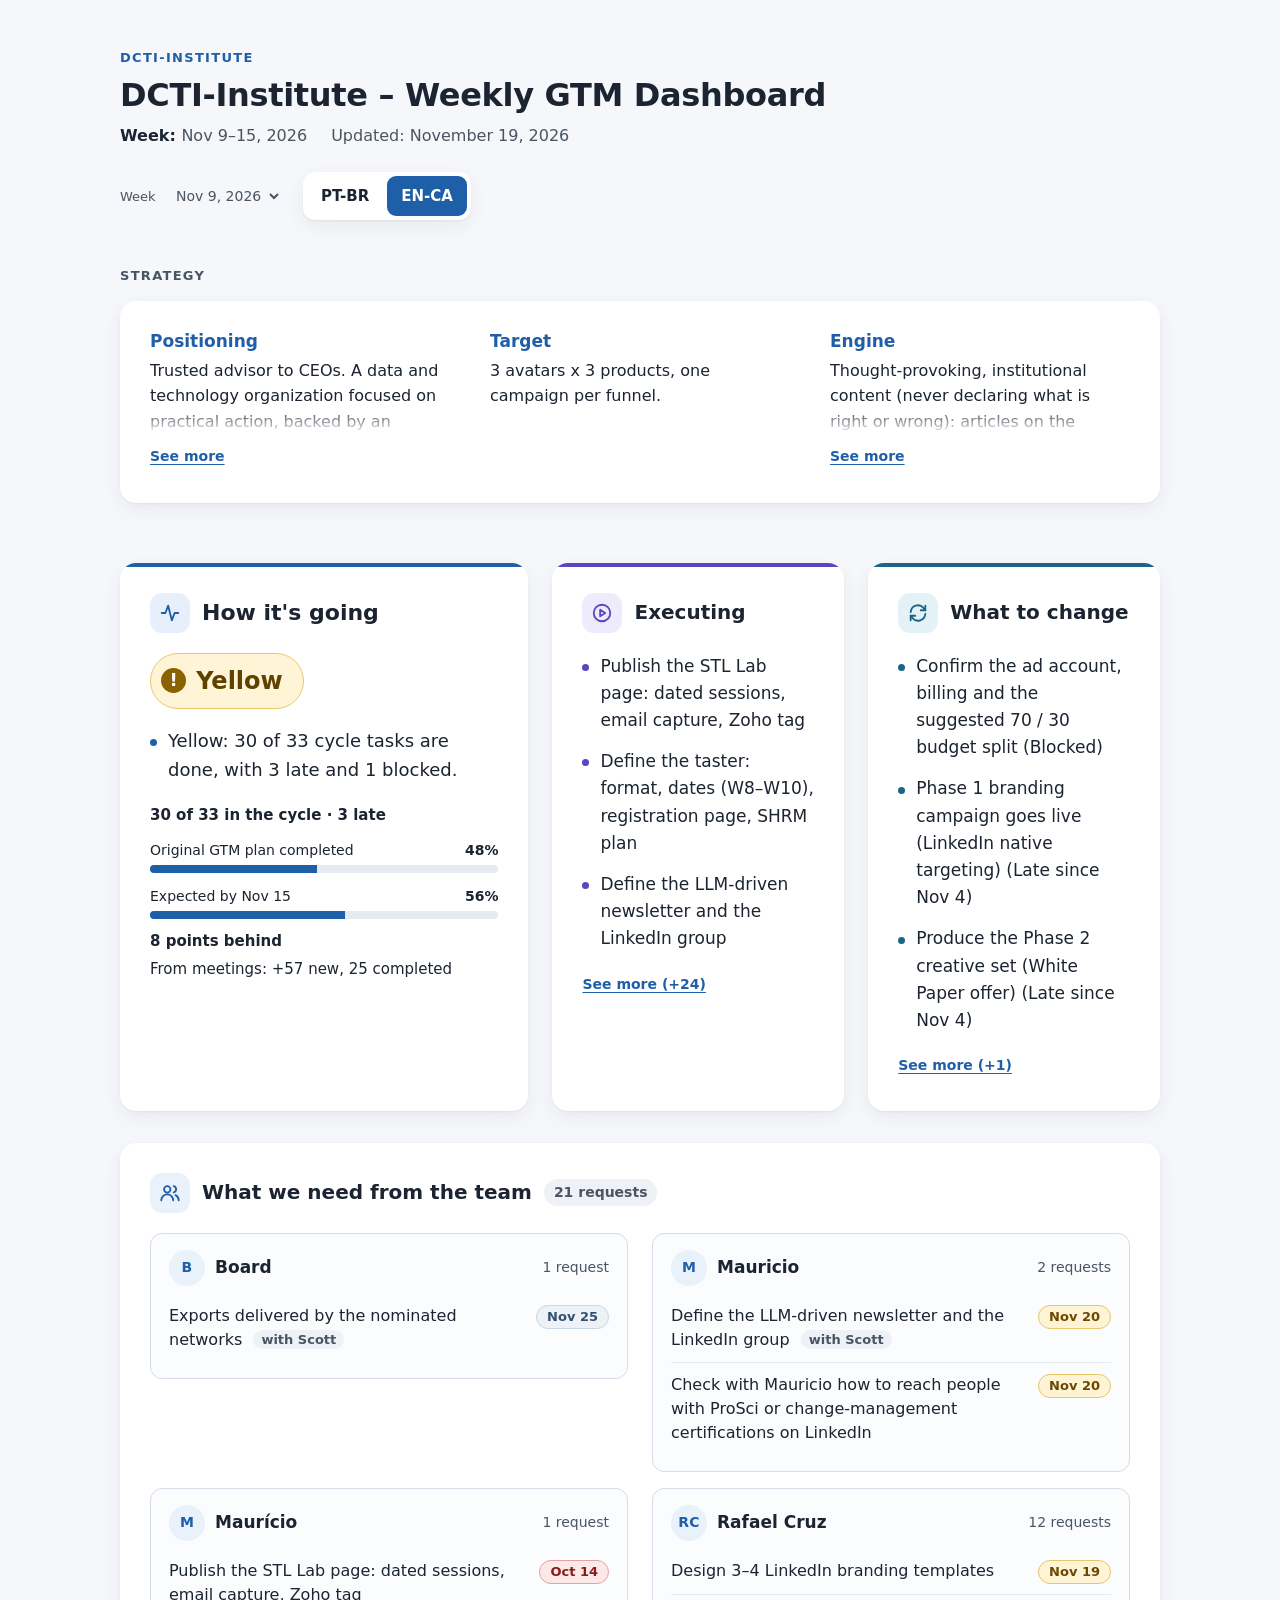
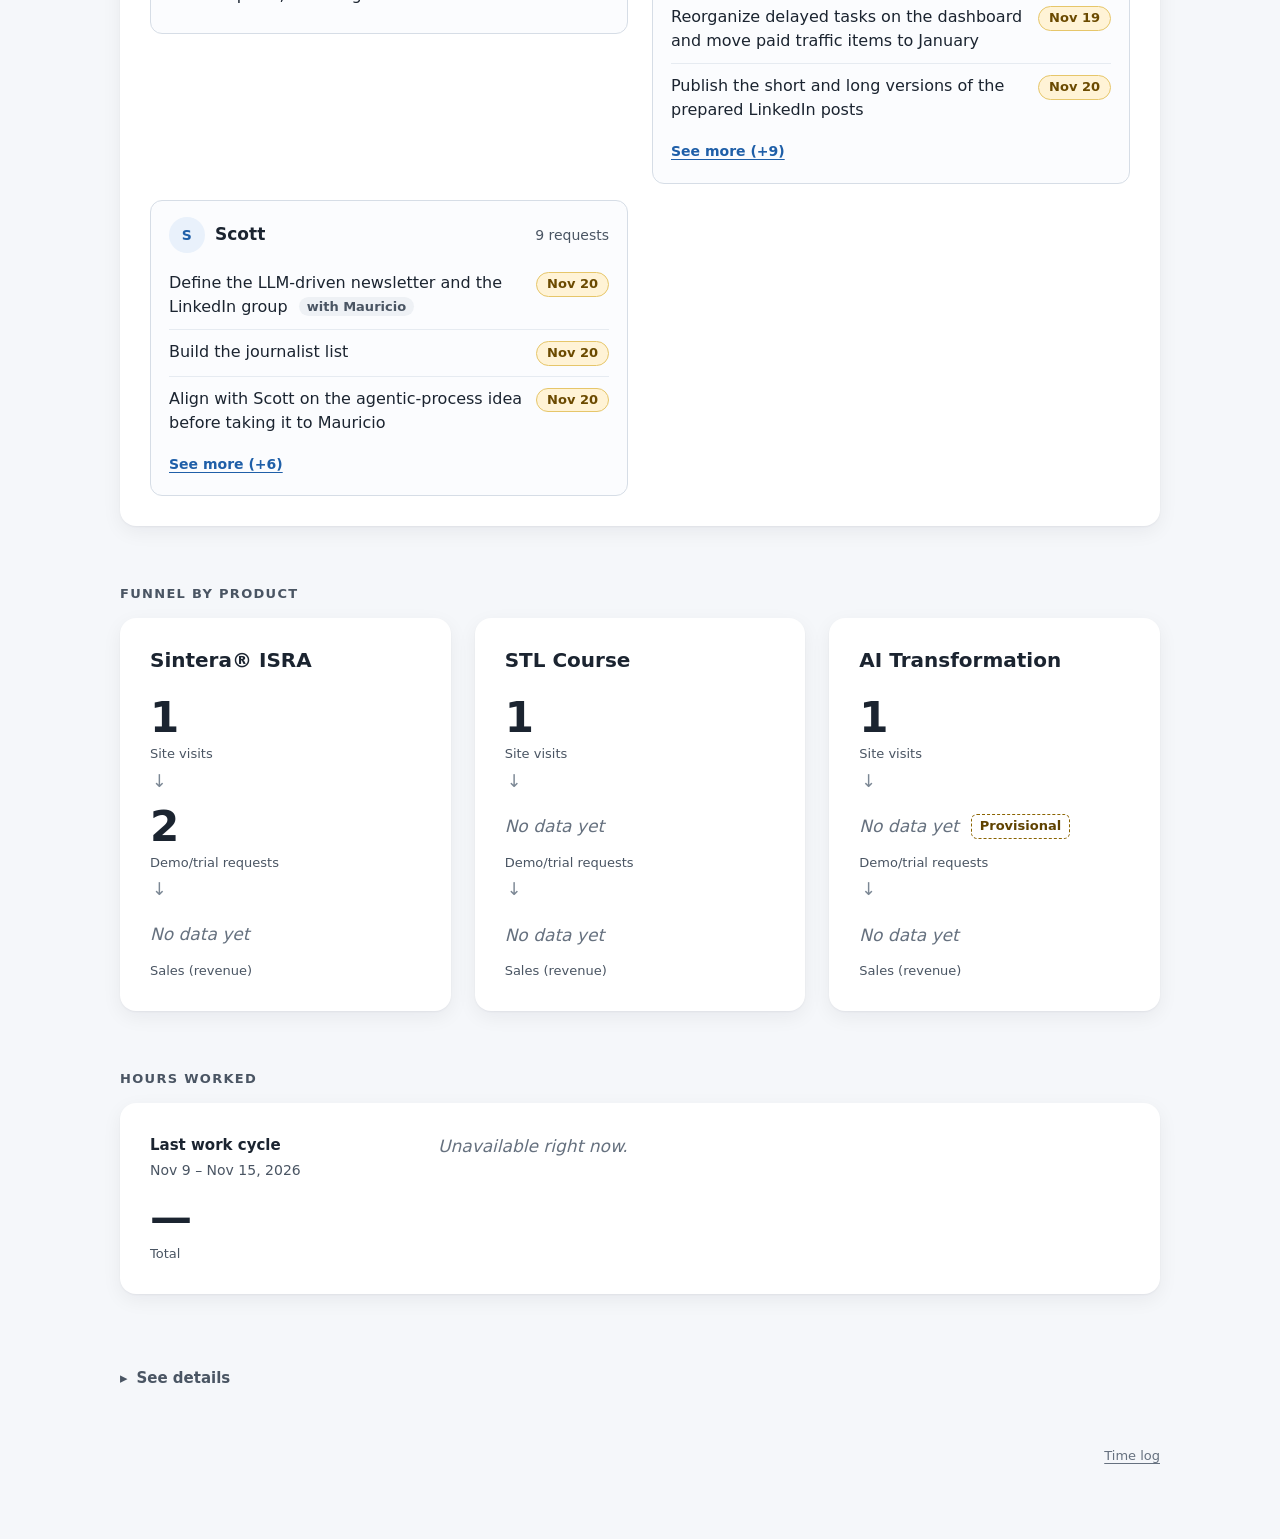
==== site/index.html @ 0343a98b "Resumo: 8 caixas (com Atrasadas e Status em %), componente único na Admin e na Home Co-Authored-By: " ====
<!DOCTYPE html>
<html lang="en-CA">
<head>
<meta charset="utf-8">
<meta name="viewport" content="width=device-width, initial-scale=1">
<meta name="robots" content="noindex, nofollow">
<meta http-equiv="Content-Security-Policy" content="default-src 'none'; script-src 'self' 'unsafe-inline'; style-src 'self' 'unsafe-inline'; connect-src 'self'; img-src 'self' data:; base-uri 'none'; form-action 'none'">
<meta name="referrer" content="no-referrer">
<title>DCTI-Institute</title>
<style>
  :root {
    --bg: #f5f7fa;
    --card: #fff;
    --text: #1b2430;
    --muted: #4a5563;      /* 7.6:1 on white, 7.1:1 on --bg */
    --faint: #66717f;      /* "No data yet": 4.9:1 on white */
    --line: #d6dde6;
    --accent: #1f5fa8;     /* main accent (blue) */
    --accent-soft: #e9f1fb;
    /* box tones: never red, yellow or green (reserved for status) */
    --tone-how: #1f5fa8;   --tone-how-soft: #e6effa;
    --tone-exec: #5a45c2;  --tone-exec-soft: #eeebfb;
    --tone-change: #1a6585; --tone-change-soft: #e4f1f6;
    --radius: 16px;
    --shadow: 0 1px 2px rgba(16, 24, 40, 0.05), 0 6px 20px rgba(16, 24, 40, 0.06);
    --section-gap: 60px;
    --card-gap: 24px;
    --card-pad: 30px;
    color-scheme: light;
  }
  * { box-sizing: border-box; }
  [hidden] { display: none !important; }
  html { background: var(--bg); }
  body {
    margin: 0; background: var(--bg); color: var(--text);
    font-family: system-ui, -apple-system, "Segoe UI", Roboto, "Helvetica Neue", Arial, sans-serif;
    font-size: 1.0625rem; line-height: 1.6;
  }
  .wrap { max-width: 1120px; margin: 0 auto; padding: 48px 40px 72px; }
  h1, h2, h3 { line-height: 1.25; margin: 0; }
  h2 { font-size: 1.05rem; font-weight: 650; }
  h3 { font-size: 0.95rem; font-weight: 650; }
  p { margin: 0; }
  ul, ol { margin: 0; padding: 0; list-style: none; }
  :focus-visible { outline: 3px solid var(--accent); outline-offset: 3px; border-radius: 4px; }
  .visually-hidden {
    position: absolute !important; width: 1px; height: 1px; padding: 0; margin: -1px;
    overflow: hidden; clip: rect(0 0 0 0); white-space: nowrap; border: 0;
  }
  svg.i { width: 22px; height: 22px; flex: none; fill: none; stroke: currentColor; stroke-width: 2; stroke-linecap: round; stroke-linejoin: round; }

  /* ---------- header */
  .site-header {
    display: flex; flex-wrap: wrap; align-items: flex-start; justify-content: space-between; gap: 20px 40px;
  }
  .brand { font-size: 0.8125rem; font-weight: 700; letter-spacing: 0.1em; text-transform: uppercase; color: var(--accent); }
  .site-header h1 { font-size: 2rem; font-weight: 750; letter-spacing: -0.01em; margin-top: 6px; }
  .meta { margin-top: 8px; color: var(--muted); display: flex; flex-wrap: wrap; gap: 4px 24px; font-size: 1rem; }
  .meta strong { color: var(--text); font-weight: 600; }
  .controls { display: flex; flex-wrap: wrap; align-items: center; gap: 12px 20px; padding-top: 4px; }
  .control-label { font-size: 0.8125rem; color: var(--muted); margin-right: 6px; }
  /* week selector: small and quiet */
  select {
    font: inherit; font-size: 0.875rem; color: var(--muted); background: transparent; min-height: 32px;
    border: 1px solid transparent; border-radius: 8px; padding: 2px 4px; cursor: pointer;
  }
  select:not(:disabled):hover { border-color: var(--line); background: #fff; }
  select:disabled { opacity: 1; cursor: default; -webkit-appearance: none; appearance: none; }
  /* language: the prominent control */
  .lang-group { display: inline-flex; padding: 4px; gap: 4px; background: #fff; border-radius: 12px; box-shadow: var(--shadow); }
  .lang-group button {
    font: inherit; font-size: 0.9375rem; font-weight: 650; min-height: 40px; min-width: 64px; padding: 6px 14px;
    background: transparent; color: var(--text); border: 0; border-radius: 9px; cursor: pointer;
  }
  .lang-group button:hover { background: var(--accent-soft); }
  .lang-group button[aria-pressed="true"] { background: var(--accent); color: #fff; }

  /* sample data: visible, but quiet */
  .sample-banner { margin-top: 10px; display: inline-flex; align-items: center; gap: 6px; font-size: 0.8125rem; color: var(--muted); }
  .sample-banner [aria-hidden] { color: #8a6300; }
  .notice {
    margin-top: 32px; padding: 18px 22px; background: #fde8e8;
    color: #7a1616; border-radius: var(--radius);
  }
  .notice p + p { margin-top: 6px; }
  .notice-info { background: #fff8e1; color: #5b3d00; }

  /* ---------- sections and cards */
  section, .main-section { margin-top: var(--section-gap); }
  .section-title {
    font-size: 0.8125rem; font-weight: 700; text-transform: uppercase; letter-spacing: 0.1em;
    color: var(--muted); margin-bottom: 16px;
  }
  .card { background: var(--card); border-radius: var(--radius); box-shadow: var(--shadow); padding: var(--card-pad); }

  /* summary band (resumo.js / resumo.css, same tiles as the admin), first block of the page */
  .resumo-band { margin-top: 48px; }
  .resumo-band .rs-grid { margin-top: 0; }

  /* strategy band: 3 columns */
  .strategy-band { margin-top: 48px; }
  .strategy-grid { display: grid; grid-template-columns: repeat(3, minmax(0, 1fr)); gap: 32px 40px; }
  .strategy-item h3 { font-size: 1.0625rem; font-weight: 700; color: var(--accent); margin-bottom: 6px; }
  .strategy-item p { color: var(--text); font-size: 1rem; line-height: 1.6; }
  /* 3 lines, cut without "…": the last line fades out */
  .clamp { max-height: calc(1.6em * 3); overflow: hidden; }
  .clamp.is-cut { -webkit-mask-image: linear-gradient(to bottom, #000 62%, transparent 100%); mask-image: linear-gradient(to bottom, #000 62%, transparent 100%); }
  .clamp.expanded { max-height: none; -webkit-mask-image: none; mask-image: none; }
  .more-btn {
    font: inherit; font-size: 0.875rem; font-weight: 650; color: var(--accent); background: none;
    border: 0; padding: 4px 0; margin-top: 6px; min-height: 32px; cursor: pointer; text-decoration: underline; text-underline-offset: 3px;
  }

  /* the 3 boxes: How it's going leads */
  .boxes { display: grid; grid-template-columns: minmax(0, 1.4fr) minmax(0, 1fr) minmax(0, 1fr); gap: var(--card-gap); align-items: stretch; }
  .box { --tone: var(--tone-how); --tone-soft: var(--tone-how-soft); position: relative; overflow: hidden; }
  .box::before { content: ""; position: absolute; inset: 0 0 auto 0; height: 4px; background: var(--tone); }
  .box-exec { --tone: var(--tone-exec); --tone-soft: var(--tone-exec-soft); }
  .box-change { --tone: var(--tone-change); --tone-soft: var(--tone-change-soft); }
  .box-head { display: flex; align-items: center; gap: 12px; margin-bottom: 20px; }
  .box-icon { display: inline-flex; align-items: center; justify-content: center; width: 40px; height: 40px; border-radius: 12px; background: var(--tone-soft); color: var(--tone); flex: none; }
  .box h2 { font-size: 1.25rem; font-weight: 700; }
  .box-how h2 { font-size: 1.375rem; }
  .lines li { padding-left: 18px; position: relative; }
  .lines li + li { margin-top: 14px; }
  .lines li::before { content: ""; position: absolute; left: 0; top: 0.66em; width: 7px; height: 7px; border-radius: 50%; background: var(--tone, var(--accent)); }
  .box .lines { font-size: 1.0625rem; line-height: 1.6; }
  .box-how .lines { font-size: 1.125rem; }
  .box-status { margin-bottom: 18px; }
  .forced-note { margin-top: -8px; margin-bottom: 16px; font-size: 0.9375rem; color: var(--muted); }
  .forced-note strong { color: var(--text); }
  .how-stats { margin-top: 18px; font-size: 0.9375rem; }
  .how-stats p + p { margin-top: 4px; }
  .how-count { font-weight: 650; }
  .how-bar { margin-top: 12px; }
  .how-bar-head { display: flex; justify-content: space-between; gap: 12px; font-size: 0.875rem; }
  .how-bar-head strong { font-variant-numeric: tabular-nums; }
  .how-bar-track { margin-top: 4px; height: 8px; border-radius: 999px; background: #e6ebf1; overflow: hidden; }
  .how-bar-fill { display: block; height: 100%; background: var(--tone-how); }
  .how-diff { margin-top: 10px; font-weight: 650; }
  .more { margin-top: 16px; }
  .more > summary { display: inline-block; font-size: 0.875rem; font-weight: 650; color: var(--accent); cursor: pointer; text-decoration: underline; text-underline-offset: 3px; padding: 4px 0; }
  .more > .lines { margin-top: 12px; }

  /* needs from the team: one card, one section per person */
  .needs { --tone: var(--accent); --tone-soft: var(--accent-soft); margin-top: 32px; }
  .needs-head { display: flex; flex-wrap: wrap; align-items: center; gap: 8px 12px; }
  .needs-head h2 { font-size: 1.25rem; font-weight: 700; }
  .needs-total { font-size: 0.875rem; font-weight: 650; color: var(--muted); background: #eef1f5; border-radius: 999px; padding: 2px 10px; white-space: nowrap; }
  .needs-total:empty { display: none; }
  .needs-text { margin-top: 16px; }
  .needs-empty { margin-top: 16px; color: var(--faint); }
  .needs-people { margin-top: 20px; display: grid; grid-template-columns: repeat(2, minmax(0, 1fr)); gap: 16px 24px; align-items: start; }
  .needs-person { padding: 16px 18px; border: 1px solid var(--line); border-radius: 12px; background: #fbfcfe; min-width: 0; }
  .needs-who { display: flex; align-items: center; gap: 10px; }
  .needs-avatar { display: inline-flex; align-items: center; justify-content: center; flex: none; width: 36px; height: 36px; border-radius: 50%; background: var(--accent-soft); color: var(--accent); font-size: 0.875rem; font-weight: 750; letter-spacing: 0.02em; }
  .needs-who strong { font-size: 1.0625rem; }
  .needs-count { margin-left: auto; font-size: 0.875rem; color: var(--muted); white-space: nowrap; }
  .needs-list { margin-top: 8px; }
  .needs-list li { display: flex; align-items: baseline; justify-content: space-between; gap: 6px 12px; padding: 10px 0; border-top: 1px solid #e6ebf1; }
  .needs-list li:first-child { border-top: 0; }
  .needs-task { min-width: 0; overflow-wrap: anywhere; font-size: 1rem; line-height: 1.5; }
  .needs-with { display: inline-block; margin-left: 6px; padding: 0 8px; border-radius: 999px; background: #eef1f5; color: var(--muted); font-size: 0.8125rem; font-weight: 600; white-space: nowrap; vertical-align: 1px; }
  .due-tag { flex: none; font-size: 0.8125rem; font-weight: 650; padding: 1px 10px; border-radius: 999px; border: 1px solid #c9d6e4; background: #edf2f7; color: #34506e; white-space: nowrap; font-variant-numeric: tabular-nums; }
  .due-tag.soon { border-color: #e6c66a; background: #fff3d6; color: #6b4a00; }
  .due-tag.late { border-color: #e3a3a3; background: #fde8e8; color: #8b1a1a; }
  .needs-person .more { margin-top: 4px; }
  .needs-person .more > .needs-list { margin-top: 0; }
  .print-more { display: none; }

  /* ---------- status / badges */
  .status {
    display: inline-flex; align-items: center; gap: 6px; font-weight: 650; font-size: 0.875rem;
    border: 1px solid; border-radius: 999px; padding: 2px 10px 2px 6px; white-space: nowrap;
  }
  .status .icon {
    display: inline-flex; align-items: center; justify-content: center; width: 1.25em; height: 1.25em;
    border-radius: 50%; font-size: 0.8em; font-weight: 800; color: #fff;
  }
  .status-large { font-size: 1.5rem; gap: 10px; padding: 8px 20px 8px 10px; }
  .status-large .icon { width: 1.4em; height: 1.4em; font-size: 0.75em; }
  .st-green  { background: #e7f5ec; color: #14532d; border-color: #9fd3b2; }
  .st-green .icon  { background: #1f7a43; }
  .st-yellow { background: #fff5d6; color: #5f4200; border-color: #e6c66a; }
  .st-yellow .icon { background: #8a6300; }
  .st-red    { background: #fde8e8; color: #8b1a1a; border-color: #f1a7a7; }
  .st-red .icon    { background: #b42323; }
  .st-gray   { background: #eef1f4; color: #39424e; border-color: #c9d1da; }
  .st-gray .icon   { background: #5d6875; }
  .badge {
    display: inline-block; font-size: 0.8125rem; font-weight: 600; border-radius: 6px; padding: 1px 8px;
    border: 1px solid var(--line); background: #fff; color: var(--muted); white-space: nowrap;
  }
  .badge-provisional { border-style: dashed; border-color: #8a6300; color: #5f4200; background: #fff; }
  .tr-automated { background: var(--accent-soft); border-color: #9cbde3; color: #174a85; }
  .tr-manual { background: #fff; border-color: #8a97a8; color: var(--text); }
  .tr-not_yet { background: #fff; border-color: #c9d1da; color: #4a5563; }

  /* ---------- main funnel: one card per product, 3 steps in sequence */
  .products { display: grid; grid-template-columns: repeat(3, minmax(0, 1fr)); gap: var(--card-gap); }
  .product-card h3 { font-size: 1.25rem; font-weight: 700; margin-bottom: 22px; }
  .steps { display: flex; flex-direction: column; }
  .step { display: flex; flex-direction: column; position: relative; }
  .step + .step { margin-top: 40px; }
  /* arrow between steps: decorative (the ordered list already says "in sequence") */
  .step + .step::before {
    content: "↓"; content: "↓" / ""; position: absolute; top: -31px; left: 2px;
    font-size: 1.1rem; line-height: 1; color: #7b8794;
  }
  .step-top { order: 1; display: flex; flex-wrap: wrap; align-items: center; gap: 6px 12px; }
  .step-label { order: 2; font-size: 0.8125rem; color: var(--muted); margin-top: 4px; line-height: 1.4; }
  .step .value { font-size: 2.625rem; font-weight: 750; line-height: 1.1; letter-spacing: -0.01em; font-variant-numeric: tabular-nums; }
  .step .no-data { display: flex; align-items: center; min-height: 2.9rem; margin: 0; font-size: 1.0625rem; color: var(--faint); font-style: italic; }
  .step .cell-badges { display: inline-flex; }
  .products > .card:only-child:not(.product-card) { grid-column: 1 / -1; }
  .products-empty { color: var(--faint); font-style: italic; }
  .lines li.empty { padding-left: 0; color: var(--faint); }
  .lines li.empty::before { display: none; }

  /* ---------- details (collapsed by default, never printed) */
  .details { margin-top: 64px; }
  .details > summary {
    display: inline-block; cursor: pointer; padding: 8px 0; font-size: 0.9375rem; font-weight: 600; color: var(--muted);
  }
  .details > summary::before { content: "▸"; content: "▸" / ""; display: inline-block; width: 1.1em; }
  .details[open] > summary::before { content: "▾"; content: "▾" / ""; }
  .details > summary::-webkit-details-marker { display: none; }
  .details > summary:hover { color: var(--accent); }
  .details > section:first-of-type { margin-top: 24px; }
  .details section { margin-top: 40px; }

  /* ---------- full funnel table (details) */
  .table-scroll { overflow-x: auto; background: #fff; border-radius: var(--radius); box-shadow: var(--shadow); }
  table { border-collapse: collapse; width: 100%; min-width: 880px; }
  caption { text-align: left; padding: 16px 18px 0; color: var(--muted); font-size: 0.9rem; }
  th, td { text-align: left; vertical-align: top; padding: 12px 14px; border-top: 1px solid #e6ebf1; }
  thead th { font-size: 0.85rem; color: var(--muted); font-weight: 650; border-top: 0; padding-top: 10px; }
  tbody th { font-weight: 700; white-space: nowrap; }
  td + td, th + td, td + th { border-left: 1px solid #eef2f6; }
  .value { display: block; font-size: 1.45rem; font-weight: 700; line-height: 1.15; font-variant-numeric: tabular-nums; }
  .change { display: block; font-size: 0.85rem; color: var(--muted); margin: 2px 0 6px; font-variant-numeric: tabular-nums; }
  .change .arrow { font-weight: 700; color: var(--text); }
  .no-data { display: block; color: var(--faint); font-style: italic; margin-bottom: 6px; }
  .cell-badges { display: flex; flex-wrap: wrap; gap: 4px; }

  /* ---------- pillars (details) */
  .pillars { display: grid; grid-template-columns: repeat(4, minmax(0, 1fr)); gap: var(--card-gap); }
  .pillar { padding: 24px; }
  .pillar h3 { font-size: 1rem; margin-bottom: 12px; }
  .pillar-item + .pillar-item { margin-top: 14px; padding-top: 14px; border-top: 1px solid #e6ebf1; }
  .pillar-item .name { font-weight: 600; font-size: 0.95rem; line-height: 1.4; }
  .pillar-item .kpi { display: flex; flex-wrap: wrap; align-items: baseline; gap: 4px 10px; margin-top: 4px; }
  .pillar-item .kpi-name { color: var(--muted); font-size: 0.9rem; }
  .pillar-item .kpi-value { font-weight: 700; font-size: 1.15rem; font-variant-numeric: tabular-nums; }
  .muted { color: var(--muted); }

  /* ---------- hours by category (details; read-only, live from /api/timelog-public) */
  .hours-card { padding: 8px 0 4px; }
  .hours-card .hours-msg { padding: 14px 22px; color: var(--muted); }
  table.hours-table { min-width: 0; }
  .hours-table th, .hours-table td { padding: 9px 22px; }
  .hours-table .num { text-align: right; white-space: nowrap; font-variant-numeric: tabular-nums; }
  .hours-table tbody th { font-weight: 500; white-space: normal; }
  .hours-table tfoot th, .hours-table tfoot td { font-weight: 700; border-top: 2px solid #d6dde6; }
  .hours-table .zero { color: var(--faint); }
  .hours-note { margin-top: 8px; font-size: 0.875rem; color: var(--muted); }

  /* ---------- hours worked in the last work cycle (main screen; read-only aggregate from /api/timelog-public) */
  .cycle-card { display: grid; grid-template-columns: minmax(11rem, 15rem) minmax(0, 1fr); gap: 20px 48px; align-items: start; }
  .cycle-k { font-size: 0.9375rem; font-weight: 650; }
  .cycle-range { font-size: 0.875rem; color: var(--muted); margin-top: 2px; }
  .cycle-value { font-size: 2.625rem; font-weight: 750; line-height: 1.1; letter-spacing: -0.01em; font-variant-numeric: tabular-nums; margin-top: 14px; }
  .cycle-total-label { font-size: 0.8125rem; color: var(--muted); margin-top: 2px; }
  .cycle-msg { color: var(--faint); font-style: italic; }
  .cycle-list { list-style: none; margin: 0; padding: 0; }
  .cycle-list li { display: grid; grid-template-columns: minmax(8rem, 15rem) minmax(0, 1fr) 4.5rem; align-items: center; gap: 4px 16px; padding: 7px 0; }
  .cycle-list li + li { border-top: 1px solid #e6ebf1; }
  .cycle-name { font-weight: 600; font-size: 0.95rem; }
  .cycle-bar { height: 8px; border-radius: 4px; background: #eef1f4; overflow: hidden; }
  .cycle-bar span { display: block; height: 100%; border-radius: 4px; background: var(--accent); }
  .cycle-h { text-align: right; font-weight: 700; font-variant-numeric: tabular-nums; white-space: nowrap; }
  .cycle-list li.zero .cycle-name, .cycle-list li.zero .cycle-h { color: var(--faint); font-weight: 500; }

  /* ---------- process health (details) */
  .health { display: flex; flex-wrap: wrap; gap: 12px 40px; margin-top: 40px; }
  .health h2 { width: 100%; }
  .health-item .k { color: var(--muted); font-size: 0.9rem; display: block; }
  .health-item .v { font-weight: 700; font-size: 1.1rem; font-variant-numeric: tabular-nums; }
  .health-item .detail { color: var(--muted); font-size: 0.9rem; margin-left: 6px; }

  /* ---------- responsive */
  @media (max-width: 1000px) {
    .boxes { grid-template-columns: repeat(2, minmax(0, 1fr)); }
    .box-how { grid-column: 1 / -1; }
    .products { grid-template-columns: repeat(2, minmax(0, 1fr)); }
    .pillars { grid-template-columns: repeat(2, minmax(0, 1fr)); }
  }
  @media (max-width: 760px) {
    :root { --section-gap: 48px; --card-pad: 24px; --card-gap: 18px; }
    .wrap { padding: 28px 20px 56px; }
    .strategy-grid { grid-template-columns: 1fr; gap: 24px; }
    .boxes, .products { grid-template-columns: 1fr; }
    .cycle-card { grid-template-columns: 1fr; }
    .needs-people { grid-template-columns: 1fr; }
  }
  @media (max-width: 480px) {
    .cycle-list li { grid-template-columns: minmax(0, 1fr) auto; }
    .cycle-bar { grid-column: 1 / -1; grid-row: 2; }
  }
  @media (max-width: 600px) {
    .wrap { padding: 24px 16px 48px; }
    .site-header h1 { font-size: 1.625rem; }
    .strategy-band, .resumo-band { margin-top: 36px; }
    .status-large { font-size: 1.25rem; }
    .needs-person { padding: 14px; }
    .pillars { grid-template-columns: 1fr; }
    #funnel-table tbody th, #funnel-table thead th:first-child { position: sticky; left: 0; z-index: 1; background: #fff; box-shadow: 1px 0 0 var(--line); white-space: normal; min-width: 110px; }
  }
  @media (prefers-reduced-motion: reduce) {
    *, *::before, *::after { animation: none !important; transition: none !important; scroll-behavior: auto !important; }
  }

  /* ---------- print: one A4 landscape page */
  /* Main screen only, in the active language. If it ever spills to a 2nd page, cut spacing here, never font sizes. */
  @page { size: A4 landscape; margin: 9mm 10mm; }
  /* discreet link to the time log screen (horas.html) */
  .timelog-link { margin-top: 48px; text-align: right; font-size: 0.8125rem; }
  .timelog-link a { color: var(--faint); text-underline-offset: 3px; }

  @media print {
    * { -webkit-print-color-adjust: exact; print-color-adjust: exact; }
    /* the print viewport can match the narrow-screen rules: pin the paper layout here */
    :root { --shadow: none; --section-gap: 3.5mm; --card-gap: 3.5mm; --card-pad: 3mm; }
    html, body { background: #fff; font-size: 10.5pt; line-height: 1.32; }
    .site-header h1 { font-size: 17pt; }
    .strategy-grid { grid-template-columns: repeat(3, minmax(0, 1fr)) !important; }
    .boxes { grid-template-columns: minmax(0, 1.4fr) minmax(0, 1fr) minmax(0, 1fr) !important; }
    .products { grid-template-columns: repeat(3, minmax(0, 1fr)) !important; }
    .status-large { font-size: 13pt !important; }
    .needs-people { grid-template-columns: repeat(2, minmax(0, 1fr)) !important; }
    .controls, .details, .more, .more-btn, .timelog-link, .hours-worked, .resumo-band, noscript { display: none !important; }
    .wrap { max-width: none; padding: 0; }
    .card, .table-scroll { box-shadow: none; border: 1px solid #c9d1da; border-radius: 8px; padding: 3mm 4.5mm; }
    .site-header h1 { font-size: 17pt; margin-top: 0.5mm; }
    .meta { margin-top: 1mm; font-size: 10pt; }
    .sample-banner { margin-top: 0.5mm; }
    section, .main-section { margin-top: 3.5mm; }
    .section-title { margin-bottom: 1.5mm; }
    .strategy-band { margin-top: 2.5mm; }
    .strategy-grid { gap: 0 6mm; }
    .strategy-item h3 { margin-bottom: 0.5mm; }
    .strategy-item p { font-size: 10pt; line-height: 1.32; }
    /* paper has no "see more": print the full strategy text (it fits; never cut a sentence) */
    .clamp, .clamp.expanded, .clamp.is-cut { max-height: none; overflow: visible; -webkit-mask-image: none; mask-image: none; }
    .boxes { grid-template-columns: minmax(0, 1.4fr) minmax(0, 1fr) minmax(0, 1fr); gap: 4mm; }
    .box-how { grid-column: auto; }
    .box { break-inside: avoid; padding-top: 4mm; }
    .box::before { height: 1.2mm; }
    .box-head { margin-bottom: 2mm; gap: 2.5mm; }
    .box-icon { width: 8mm; height: 8mm; border-radius: 2.5mm; }
    .box-icon svg.i { width: 4.6mm; height: 4.6mm; }
    .box h2 { font-size: 13pt; }
    .box-how h2 { font-size: 13.5pt; }
    .box .lines, .box-how .lines { font-size: 10.5pt; line-height: 1.35; }
    .lines li + li { margin-top: 1.2mm; }
    .box-status { margin-bottom: 2mm; }
    .status-large { font-size: 13pt; padding: 1mm 4mm 1mm 1.5mm; }
    .needs { margin-top: 3mm; break-inside: avoid; }
    .needs-head h2 { font-size: 12pt; }
    .needs-total { font-size: 9pt; padding: 0 2mm; }
    .needs-text, .needs-empty { margin-top: 1.5mm; }
    .needs-people { margin-top: 1.5mm; gap: 2mm 4mm; }
    .needs-person { padding: 1.5mm 3mm; border-radius: 6px; break-inside: avoid; }
    .needs-avatar { width: 6mm; height: 6mm; font-size: 8pt; }
    .needs-who { gap: 2mm; }
    .needs-who strong { font-size: 10.5pt; }
    .needs-count { font-size: 9pt; }
    .needs-list { margin-top: 0.5mm; }
    .needs-list li { padding: 0.6mm 0; gap: 3mm; }
    .needs-task { font-size: 10pt; line-height: 1.3; }
    .needs-with, .due-tag { font-size: 8.5pt; padding: 0 2mm; }
    .print-more { display: block; font-size: 9pt; color: var(--muted); padding-top: 0.5mm; }
    .products { grid-template-columns: repeat(3, minmax(0, 1fr)); gap: 4mm; }
    .product-card { break-inside: avoid; }
    .product-card h3 { font-size: 12pt; margin-bottom: 2mm; }
    /* on paper the 3 steps sit side by side */
    .steps { flex-direction: row; gap: 5mm; }
    .step { flex: 1 1 0; min-width: 0; }
    .step + .step { margin-top: 0; }
    .step + .step::before { content: "→"; content: "→" / ""; top: 1.6mm; left: -4.2mm; font-size: 10pt; }
    .step .value { font-size: 19pt; }
    .step .no-data { min-height: 0; font-size: 10pt; height: 19pt; }
    .step-label { font-size: 9pt; margin-top: 0.5mm; line-height: 1.25; }
    .step-top { gap: 1mm 2mm; }
    .status, .badge { font-size: 8.5pt; }
  }
</style>
<link rel="stylesheet" href="resumo.css">
<script src="resumo.js"></script>
</head>
<body>
<div class="wrap">
  <header class="site-header">
    <div>
      <div class="brand">DCTI-Institute</div>
      <h1 id="page-title"></h1>
      <p class="meta"><span id="week-line"></span><span id="snapshot-line"></span></p>
      <p id="sample-banner" class="sample-banner" hidden><span aria-hidden="true">●</span><span id="sample-text"></span></p>
    </div>
    <div class="controls">
      <div>
        <label class="control-label" id="week-label" for="week-select"></label>
        <select id="week-select" disabled></select>
      </div>
      <div>
        <span class="visually-hidden" id="lang-label"></span>
        <div class="lang-group" role="group" aria-labelledby="lang-label">
          <button type="button" data-lang="pt-BR" aria-pressed="false" lang="pt-BR">PT-BR</button>
          <button type="button" data-lang="en-CA" aria-pressed="false" lang="en-CA">EN-CA</button>
        </div>
      </div>
    </div>
  </header>

  <main id="main" aria-busy="true">
    <div id="notice" role="alert" hidden></div>
    <div id="content" hidden>
      <!-- main screen (also the printed page) -->
      <section class="resumo-band" aria-labelledby="resumo-title" id="resumo-section" hidden>
        <h2 class="section-title" id="resumo-title"></h2>
        <div class="card">
          <div id="resumo"></div>
          <p class="rs-footer" id="resumo-updated"></p>
        </div>
      </section>

      <section class="strategy-band" aria-labelledby="strategy-title">
        <h2 class="section-title" id="strategy-title"></h2>
        <div class="card">
          <div class="strategy-grid" id="strategy"></div>
        </div>
      </section>

      <div class="main-section">
        <div class="boxes">
          <article class="card box box-how" aria-labelledby="box-how-title">
            <div class="box-head">
              <span class="box-icon" aria-hidden="true"><svg class="i" viewBox="0 0 24 24" focusable="false"><path d="M3 12h4l3-8 4 16 3-8h4"/></svg></span>
              <h2 id="box-how-title"></h2>
            </div>
            <div class="box-status" id="box-how-status"></div>
            <p class="forced-note" id="box-how-forced" hidden></p>
            <ul class="lines" id="box-how"></ul>
            <div id="box-how-more"></div>
            <div class="how-stats" id="box-how-tasks" hidden></div>
          </article>
          <article class="card box box-exec" aria-labelledby="box-executing-title">
            <div class="box-head">
              <span class="box-icon" aria-hidden="true"><svg class="i" viewBox="0 0 24 24" focusable="false"><circle cx="12" cy="12" r="9"/><path d="M10 8.5v7l5.5-3.5z"/></svg></span>
              <h2 id="box-executing-title"></h2>
            </div>
            <ul class="lines" id="box-executing"></ul>
            <div id="box-executing-more"></div>
          </article>
          <article class="card box box-change" aria-labelledby="box-change-title">
            <div class="box-head">
              <span class="box-icon" aria-hidden="true"><svg class="i" viewBox="0 0 24 24" focusable="false"><path d="M4 11a8 8 0 0 1 14-4.6L20 9"/><path d="M20 4v5h-5"/><path d="M20 13a8 8 0 0 1-14 4.6L4 15"/><path d="M4 20v-5h5"/></svg></span>
              <h2 id="box-change-title"></h2>
            </div>
            <ul class="lines" id="box-change"></ul>
            <div id="box-change-more"></div>
          </article>
        </div>
        <aside class="card needs" id="needs" aria-labelledby="needs-title" hidden>
          <div class="needs-head">
            <span class="box-icon" aria-hidden="true"><svg class="i" viewBox="0 0 24 24" focusable="false"><circle cx="9" cy="8" r="3.5"/><path d="M2.5 20a6.5 6.5 0 0 1 13 0"/><path d="M16 4.6a3.5 3.5 0 0 1 0 6.8"/><path d="M18 14.3a6.5 6.5 0 0 1 3.5 5.7"/></svg></span>
            <h2 id="needs-title"></h2>
            <span class="needs-total" id="needs-total"></span>
          </div>
          <p class="needs-text" id="needs-text" hidden></p>
          <p class="needs-empty" id="needs-empty" hidden></p>
          <div class="needs-people" id="needs-people"></div>
        </aside>
      </div>

      <section class="main-funnel" aria-labelledby="main-funnel-title">
        <h2 class="section-title" id="main-funnel-title"></h2>
        <div class="products" id="main-funnel"></div>
      </section>

      <!-- hours worked: aggregate only (total and per group), never printed (the A4 page is full) -->
      <section class="hours-worked" aria-labelledby="cycle-title">
        <h2 class="section-title" id="cycle-title"></h2>
        <div class="card cycle-card">
          <div>
            <p class="cycle-k" id="cycle-k"></p>
            <p class="cycle-range" id="cycle-range"></p>
            <p class="cycle-value" id="cycle-value"></p>
            <p class="cycle-total-label" id="cycle-total-label"></p>
          </div>
          <div>
            <p class="cycle-msg" id="cycle-msg" role="status"></p>
            <ul class="cycle-list" id="cycle-list" hidden></ul>
          </div>
        </div>
      </section>

      <!-- details: collapsed by default, never printed -->
      <details class="details" id="details">
        <summary id="details-summary"></summary>

        <section aria-labelledby="funnel-title">
          <h2 class="section-title" id="funnel-title"></h2>
          <div class="table-scroll" role="region" aria-labelledby="funnel-title" tabindex="0">
            <table id="funnel-table">
              <caption id="funnel-caption"></caption>
              <thead><tr id="funnel-head"></tr></thead>
              <tbody id="funnel-body"></tbody>
            </table>
          </div>
        </section>

        <section aria-labelledby="pillars-title">
          <h2 class="section-title" id="pillars-title"></h2>
          <div class="pillars" id="pillars"></div>
        </section>

        <section aria-labelledby="hours-title" id="hours-section">
          <h2 class="section-title" id="hours-title"></h2>
          <div class="card hours-card">
            <p class="hours-msg" id="hours-msg" role="status"></p>
            <table class="hours-table" id="hours-table" hidden>
              <thead><tr><th scope="col" id="hours-h-task"></th><th scope="col" class="num" id="hours-h-week"></th><th scope="col" class="num" id="hours-h-total"></th></tr></thead>
              <tbody id="hours-body"></tbody>
              <tfoot><tr><th scope="row" id="hours-f-label"></th><td class="num" id="hours-f-week"></td><td class="num" id="hours-f-total"></td></tr></tfoot>
            </table>
          </div>
          <p class="hours-note" id="hours-note"></p>
        </section>

        <footer class="health" id="health" aria-labelledby="health-title" hidden>
          <h2 id="health-title"></h2>
          <div class="health-item" id="health-coverage" hidden></div>
          <div class="health-item" id="health-review" hidden></div>
        </footer>
      </details>
    </div>
  </main>
  <p class="timelog-link"><a id="timelog-link" href="horas">Time log</a></p>
  <noscript>
    <p class="notice" lang="en-CA">This dashboard needs JavaScript to show the data.</p>
    <p class="notice" lang="pt-BR">Este painel precisa de JavaScript para mostrar os dados.</p>
  </noscript>
</div>

<script>
(function () {
  'use strict';

  // The only fixed texts in the script are error messages, in both languages.
  var MSG = {
    load: {
      'en-CA': 'The dashboard data could not be loaded. Please try again later.',
      'pt-BR': 'Não foi possível carregar os dados do painel. Tente novamente mais tarde.'
    },
    file: {
      'en-CA': 'This page must be opened through a web server (for example: python3 -m http.server inside the site folder). It does not work from file://.',
      'pt-BR': 'Esta página precisa ser aberta por um servidor web (por exemplo: python3 -m http.server dentro da pasta site). Ela não funciona via file://.'
    },
    week: {
      'en-CA': 'The selected week could not be loaded. Showing the previous selection.',
      'pt-BR': 'Não foi possível carregar a semana escolhida. Mantida a seleção anterior.'
    },
    week_missing: {
      'en-CA': 'The week in the link ({week}) is not available. Showing the most recent week.',
      'pt-BR': 'A semana do link ({week}) não está disponível. Mostrando a semana mais recente.'
    }
  };
  // Interface texts that ui_labels does not have (yet). If the key is added to ui_labels, the sheet wins.
  var UI = {
    'label.see_more':    { 'en-CA': 'See more', 'pt-BR': 'Ver mais' },
    'label.see_less':    { 'en-CA': 'See less', 'pt-BR': 'Ver menos' },
    'label.see_details': { 'en-CA': 'See details', 'pt-BR': 'Ver detalhes' },
    'label.time_log':    { 'en-CA': 'Time log', 'pt-BR': 'Registro de horas' },
    'label.hours_by_category': { 'en-CA': 'Hours by category', 'pt-BR': 'Horas por categoria' },
    'label.hours_category':    { 'en-CA': 'Category', 'pt-BR': 'Categoria' },
    'label.hours_week':        { 'en-CA': 'This week ({date})', 'pt-BR': 'Esta semana ({date})' },
    'label.hours_to_date':     { 'en-CA': 'To date', 'pt-BR': 'Acumulado' },
    'label.hours_sum':         { 'en-CA': 'Total', 'pt-BR': 'Total' },
    'label.hours_other':       { 'en-CA': 'Other', 'pt-BR': 'Outras' },
    'label.hours_loading':     { 'en-CA': 'Loading…', 'pt-BR': 'Carregando…' },
    'label.hours_unavailable': { 'en-CA': 'Unavailable right now.', 'pt-BR': 'Indisponível no momento.' },
    'label.hours_none':        { 'en-CA': 'No hours logged yet.', 'pt-BR': 'Nenhuma hora registrada ainda.' },
    'label.hours_worked':      { 'en-CA': 'Hours worked', 'pt-BR': 'Horas trabalhadas' },
    'label.hours_last_cycle':  { 'en-CA': 'Last work cycle', 'pt-BR': 'Último ciclo de trabalho' },
    'label.hours_total':       { 'en-CA': 'Total', 'pt-BR': 'Total' },
    'label.hours_cycle_none':  { 'en-CA': 'No hours logged for this cycle.', 'pt-BR': 'Nenhuma hora registrada neste ciclo.' },
    'label.hours_note':        { 'en-CA': 'Read-only. "To date" = all hours since the log started.', 'pt-BR': 'Somente leitura. "Acumulado" = todas as horas desde o início do registro.' },
    'label.summary':         { 'en-CA': 'Summary', 'pt-BR': 'Resumo' },
    'label.tasks_this_week':   { 'en-CA': 'This week', 'pt-BR': 'Esta semana' },
    'label.tasks_next_week':   { 'en-CA': 'Next week', 'pt-BR': 'Próxima semana' },
    'label.tasks_none':        { 'en-CA': 'Nothing to list.', 'pt-BR': 'Nada a listar.' },
    'label.task_blocked':      { 'en-CA': 'Blocked', 'pt-BR': 'Bloqueada' },
    'label.task_late':         { 'en-CA': 'Late since {date}', 'pt-BR': 'Atrasada desde {date}' },
    'label.task_due':          { 'en-CA': 'due {date}', 'pt-BR': 'prazo {date}' },
    'label.task_no_due':       { 'en-CA': 'no due date', 'pt-BR': 'sem prazo' },
    'label.requests_one':      { 'en-CA': '{n} request', 'pt-BR': '{n} pedido' },
    'label.requests_many':     { 'en-CA': '{n} requests', 'pt-BR': '{n} pedidos' },
    'label.needs_with':        { 'en-CA': 'with {names}', 'pt-BR': 'com {names}' },
    'label.needs_none':        { 'en-CA': 'Nothing to ask the team.', 'pt-BR': 'Nada a pedir ao time.' },
    'label.due_late':          { 'en-CA': 'late', 'pt-BR': 'atrasado' },
    'label.due_soon':          { 'en-CA': 'due within 2 days', 'pt-BR': 'vence em até 2 dias' },
    'label.forced_reason':     { 'en-CA': 'Reason', 'pt-BR': 'Motivo' },
    'label.forced_rule':       { 'en-CA': 'rule: {color}', 'pt-BR': 'regra: {color}' },
    'label.cycle_progress':    { 'en-CA': '{x} of {y} in the cycle', 'pt-BR': '{x} de {y} do ciclo' },
    'label.late_one':          { 'en-CA': '{n} late', 'pt-BR': '{n} atrasada' },
    'label.late_many':         { 'en-CA': '{n} late', 'pt-BR': '{n} atrasadas' },
    'label.gtm_done':          { 'en-CA': 'Original GTM plan completed', 'pt-BR': 'GTM original concluído' },
    'label.gtm_expected':      { 'en-CA': 'Expected by {date}', 'pt-BR': 'Previsto até {date}' },
    'label.gtm_ahead':         { 'en-CA': '{n} points ahead', 'pt-BR': 'adiantado {n} pontos' },
    'label.gtm_behind':        { 'en-CA': '{n} points behind', 'pt-BR': 'atrasado {n} pontos' },
    'label.gtm_on_plan':       { 'en-CA': 'On plan', 'pt-BR': 'em dia' },
    'label.meeting_title':     { 'en-CA': 'From meetings', 'pt-BR': 'De reuniões' },
    'label.meeting_new_one':   { 'en-CA': '+{n} new', 'pt-BR': '+{n} nova' },
    'label.meeting_new_many':  { 'en-CA': '+{n} new', 'pt-BR': '+{n} novas' },
    'label.meeting_done_one':  { 'en-CA': '{n} completed', 'pt-BR': '{n} concluída' },
    'label.meeting_done_many': { 'en-CA': '{n} completed', 'pt-BR': '{n} concluídas' }
  };
  var MAX_BOX_ITEMS = 3;
  // Main screen: sales-focused funnel (technical stage keys from kpi.funnel[].stage)
  var MAIN_STAGES = ['Site visits', 'Demo/Trial request', 'Sale (revenue)'];
  var TARGET_STATUSES = ['Green', 'Yellow', 'Red'];   // Gray = no target: the main table shows no badge
  var LANGS = ['en-CA', 'pt-BR'];
  var COL = { 'en-CA': 'en_CA', 'pt-BR': 'pt_BR' };
  var STATUS_ICON = { Green: '✓', Yellow: '!', Red: '✕', Gray: '–' };
  var PILLAR_GROUPS = ['Content', 'External authority', 'Lead capture', 'Community'];
  var DASH = '—';
  var FILE_RE = /^[A-Za-z0-9_.-]+\.json$/;
  var WEEK_RE = /^\d{4}-\d{2}-\d{2}$/;

  // notice = { kind, vars } shown above the content; re-rendered when the language changes
  var state = { lang: null, data: null, weeks: [], file: null, missing: {}, notice: null };

  // ---------- small helpers
  function $(id) { return document.getElementById(id); }
  function el(tag, cls, text) {
    var n = document.createElement(tag);
    if (cls) n.className = cls;
    if (text !== undefined && text !== null) n.textContent = String(text);
    return n;
  }
  function clear(n) { while (n.firstChild) n.removeChild(n.firstChild); }
  function isObj(x) { return x !== null && typeof x === 'object' && !Array.isArray(x); }
  function isNum(x) { return typeof x === 'number' && isFinite(x); }
  function str(x) { return (x === null || x === undefined) ? '' : String(x); }
  function slug(s) { return str(s).toLowerCase().replace(/[^a-z0-9]+/g, '_').replace(/^_+|_+$/g, ''); }
  function normLang(x) {
    var s = str(x).trim().toLowerCase();
    for (var i = 0; i < LANGS.length; i++) if (LANGS[i].toLowerCase() === s) return LANGS[i];
    return null;
  }
  function param(name) {
    try { return new URLSearchParams(window.location.search).get(name); } catch (e) { return null; }
  }
  function store(key, val) { try { window.localStorage.setItem(key, val); } catch (e) { /* no storage */ } }
  function read(key) { try { return window.localStorage.getItem(key); } catch (e) { return null; } }

  // label lookup: L(key) -> text in the active language, or a dash when the key is missing
  function labelOr(key, fallback) {
    var labels = state.data && isObj(state.data.labels) ? state.data.labels : {};
    var row = labels[key];
    var v = isObj(row) ? str(row[COL[state.lang]]).trim() : '';
    if (v) return v;
    state.missing[key] = true;
    return fallback;
  }
  function L(key) { return labelOr(key, DASH); }
  function uiText(key) {   // ui_labels first, then the built-in text (no "missing" warning)
    var labels = state.data && isObj(state.data.labels) ? state.data.labels : {};
    var v = isObj(labels[key]) ? str(labels[key][COL[state.lang]]).trim() : '';
    return v || (UI[key] ? UI[key][state.lang] : DASH);
  }
  function fill(template, values) {
    return template.replace(/\{(\w+)\}/g, function (m, k) { return values[k] !== undefined ? values[k] : m; });
  }
  function aiText(obj, base) {   // AI text columns: <base>_en_CA / <base>_pt_BR
    return isObj(obj) ? str(obj[base + '_' + COL[state.lang]]).trim() : '';
  }

  // ---------- formatting (Intl)
  function fmtNumber(v, unit, signed) {
    if (!isNum(v)) return DASH;
    var opts = { maximumFractionDigits: 1 };
    if (unit && unit !== 'count') { opts = { style: 'currency', currency: unit, maximumFractionDigits: 0 }; }
    if (signed) opts.signDisplay = 'exceptZero';
    try { return new Intl.NumberFormat(state.lang, opts).format(v); }
    catch (e) { return String(v); }
  }
  function fmtPct(v) {
    if (!isNum(v)) return '';
    try { return new Intl.NumberFormat(state.lang, { maximumFractionDigits: 1, signDisplay: 'exceptZero' }).format(v) + '%'; }
    catch (e) { return String(v) + '%'; }
  }
  function parseDate(iso) {
    var m = /^(\d{4})-(\d{2})-(\d{2})/.exec(str(iso));
    return m ? new Date(Date.UTC(+m[1], +m[2] - 1, +m[3])) : null;
  }
  function fmtDate(iso, opts) {
    var d = parseDate(iso);
    if (!d) return DASH;
    try { return new Intl.DateTimeFormat(state.lang, Object.assign({ timeZone: 'UTC' }, opts)).format(d); }
    catch (e) { return str(iso); }
  }
  function fmtRange(a, b) {
    var da = parseDate(a), db = parseDate(b);
    if (!da) return DASH;
    if (!db) return fmtDate(a, { dateStyle: 'long' });
    try {
      var f = new Intl.DateTimeFormat(state.lang, { timeZone: 'UTC', day: 'numeric', month: 'short', year: 'numeric' });
      return f.formatRange ? f.formatRange(da, db) : f.format(da) + ' – ' + f.format(db);
    } catch (e) { return a + ' – ' + b; }
  }

  // ---------- building blocks
  function statusBadge(status, large) {
    var s = STATUS_ICON[status] ? status : 'Gray';
    var b = el('span', 'status st-' + s.toLowerCase() + (large ? ' status-large' : ''));
    var icon = el('span', 'icon', STATUS_ICON[s]);
    icon.setAttribute('aria-hidden', 'true');
    b.appendChild(icon);
    b.appendChild(el('span', null, L('status.' + slug(s))));
    return b;
  }
  function trackingBadge(tracking) {
    var key = slug(tracking || 'Not yet');
    return el('span', 'badge tr-' + key, L('tracking.' + key));
  }
  function splitLines(text) {
    return str(text).split(/\n+/).map(function (s) { return s.trim(); }).filter(Boolean);
  }
  function lines(target, text) {
    clear(target);
    var parts = splitLines(text);
    if (!parts.length) parts = [DASH];
    parts.forEach(function (p) { target.appendChild(el('li', null, p)); });
    return parts;
  }
  // Box: first MAX_BOX_ITEMS items visible; the rest go in a "see more" <details> (hidden in print).
  function boxLines(target, text) {
    clear(target);
    var host = $(target.id + '-more');
    clear(host);
    var parts = splitLines(text);
    if (!parts.length) { target.appendChild(el('li', 'empty', DASH)); return; }
    parts.slice(0, MAX_BOX_ITEMS).forEach(function (p) { target.appendChild(el('li', null, p)); });
    var rest = parts.slice(MAX_BOX_ITEMS);
    if (!rest.length) return;
    var det = el('details', 'more');
    det.appendChild(el('summary', null, uiText('label.see_more') + ' (+' + fmtNumber(rest.length) + ')'));
    var ul = el('ul', 'lines');
    rest.forEach(function (p) { ul.appendChild(el('li', null, p)); });
    det.appendChild(ul);
    host.appendChild(det);
  }
  // Strategy text: clamped to 2 lines; the button only shows when the text is actually cut.
  function updateClamps() {
    Array.prototype.forEach.call(document.querySelectorAll('.strategy-item'), function (item) {
      var p = item.querySelector('.clamp'), btn = item.querySelector('.more-btn');
      if (!p || !btn) return;
      if (p.classList.contains('expanded')) { btn.hidden = false; return; }
      var cut = p.scrollHeight > p.clientHeight + 1;
      p.classList.toggle('is-cut', cut);
      btn.hidden = !cut;
    });
  }

  // ---------- render
  function render() {
    var d = state.data;
    if (!d) return;
    state.missing = {};
    var snap = isObj(d.snapshot) ? d.snapshot : {};
    var kpi = isObj(d.kpi) ? d.kpi : {};

    document.documentElement.lang = state.lang;
    var title = L('page.title');
    document.title = title === DASH ? 'DCTI-Institute' : title;
    $('page-title').textContent = title;

    var weekStart = snap.week_start || kpi.week_start;
    $('week-line').textContent = '';
    $('week-line').appendChild(el('strong', null, L('label.week') + ': '));
    $('week-line').appendChild(document.createTextNode(fmtRange(weekStart, kpi.week_end)));
    $('snapshot-line').textContent = L('label.snapshot_date') + ': ' + fmtDate(snap.snapshot_date, { dateStyle: 'long' });

    $('sample-banner').hidden = d.sample !== true;
    $('sample-text').textContent = L('label.sample_data');

    // controls
    $('week-label').textContent = L('label.week');
    $('lang-label').textContent = L('lang.selector_label');
    Array.prototype.forEach.call(document.querySelectorAll('.lang-group button'), function (b) {
      var code = b.getAttribute('data-lang');
      b.setAttribute('aria-pressed', code === state.lang ? 'true' : 'false');
      b.setAttribute('aria-label', L('lang.' + COL[code]));
      b.title = L('lang.' + COL[code]);
    });
    renderWeekOptions();

    renderResumo(snap, kpi);

    // strategy
    $('strategy-title').textContent = L('label.strategy');
    var sb = $('strategy');
    clear(sb);
    var strategy = Array.isArray(d.strategy) ? d.strategy : [];
    if (!strategy.length) sb.appendChild(el('p', 'muted', DASH));
    strategy.forEach(function (s, i) {
      if (!isObj(s)) return;
      var item = el('div', 'strategy-item');
      item.appendChild(el('h3', null, labelOr('strategy.' + slug(s.topic), str(s.topic) || DASH)));
      var p = el('p', 'clamp', aiText(s, 'text') || DASH);
      p.id = 'strategy-text-' + i;
      item.appendChild(p);
      var btn = el('button', 'more-btn', uiText('label.see_more'));
      btn.type = 'button';
      btn.hidden = true;
      btn.setAttribute('aria-expanded', 'false');
      btn.setAttribute('aria-controls', p.id);
      btn.addEventListener('click', function () {
        var open = p.classList.toggle('expanded');
        btn.setAttribute('aria-expanded', open ? 'true' : 'false');
        btn.textContent = uiText(open ? 'label.see_less' : 'label.see_more');
      });
      item.appendChild(btn);
      sb.appendChild(item);
    });

    // boxes (at most 3 items visible each)
    // Weeks with kpi.tasks use the task lists; older weeks keep the AI texts.
    var tasks = isObj(kpi.tasks) ? kpi.tasks : null;
    $('box-executing-title').textContent = L('box.executing');
    boxLines($('box-executing'), tasks ? executingLines(tasks, kpi) : aiText(snap, 'executing_text'));
    $('box-how-title').textContent = L('box.how_its_going');
    var hs = $('box-how-status');
    clear(hs);
    hs.appendChild(statusBadge(snap.how_its_going_status || kpi.how_its_going_status, true));
    renderForced(tasks);
    boxLines($('box-how'), tasks ? (splitLines(aiText(snap, 'how_its_going_text'))[0] || '') : aiText(snap, 'how_its_going_text'));
    renderHowTasks(tasks);
    $('box-change-title').textContent = L('box.what_to_change');
    boxLines($('box-change'), tasks ? toChangeLines(tasks) : aiText(snap, 'what_to_change_text'));
    // needs from the team: one section per person (weeks with kpi.tasks); older weeks keep the AI text
    renderNeeds(tasks, tasks ? [] : splitLines(aiText(snap, 'needs_from_team')));

    renderMainFunnel(kpi);
    renderCycle();
    $('details-summary').textContent = uiText('label.see_details');
    $('timelog-link').textContent = uiText('label.time_log');
    if ($('details').open) loadHours(); else renderHours();
    renderFunnel(kpi);
    renderPillars(kpi);
    renderHealth(kpi);

    var missing = Object.keys(state.missing);
    if (missing.length && window.console) console.warn('ui_labels keys missing for ' + state.lang + ':', missing);
    window.requestAnimationFrame(updateClamps);
  }

  // ---------- summary (resumo.js): only the counts in kpi.tasks.summary; weeks without it hide the block
  function renderResumo(snap, kpi) {
    var sec = $('resumo-section');
    var t = isObj(kpi.tasks) ? kpi.tasks : null;
    var s = t && isObj(t.summary) ? t.summary : null;
    sec.hidden = !s || !window.DctiResumo;
    if (sec.hidden) return;
    $('resumo-title').textContent = uiText('label.summary');
    var data = {
      active: s.active, backlog: s.backlog, next: s.next, doing: s.doing, blocked: s.blocked, late: s.late, done: s.done,
      color: str(snap.how_its_going_status || kpi.how_its_going_status),
      updated_on: str(snap.snapshot_date), week_start: str(snap.week_start || kpi.week_start)
    };
    window.DctiResumo.render($('resumo'), data, state.lang);
    window.DctiResumo.footer($('resumo-updated'), data, state.lang);
  }

  // ---------- task boxes (kpi.tasks, workflow B)
  function shortDate(iso) { return fmtDate(iso, { day: 'numeric', month: 'short' }); }
  function taskItem(t, id) { return isObj(t.items) && isObj(t.items[id]) ? t.items[id] : {}; }
  function taskTitle(t, id) {
    var it = taskItem(t, id);
    return str(it['title_' + COL[state.lang]]).trim() || str(it.title_en_CA).trim() || str(it.title_pt_BR).trim() || str(id);
  }
  function arr(x) { return Array.isArray(x) ? x : []; }
  function oneLine(s) { return str(s).replace(/\s+/g, ' ').trim(); }
  // Titles like "Scott: ask…" or "Scott e Mauricio: define…" start with the people already named elsewhere.
  // Only names listed in team_needs count, so a label such as "Blog: …" stays as written.
  function teamNames(t) {
    var names = {};
    arr(t.team_needs).filter(isObj).forEach(function (p) { var n = str(p.person).trim(); if (n) names[n.toLowerCase()] = true; });
    return names;
  }
  function bareTitle(t, id) {
    var title = oneLine(taskTitle(t, id));
    var m = title.match(/^([^:]{1,80}):\s+(\S[\s\S]*)$/);
    if (!m) return title;
    var names = teamNames(t);
    var parts = m[1].split(/\s*(?:,|&|\be\b|\band\b)\s*/i).filter(Boolean);
    var allPeople = parts.length && parts.every(function (p) { return names[p.trim().toLowerCase()]; });
    if (!allPeople) return title;
    return m[2].charAt(0).toLocaleUpperCase() + m[2].slice(1);
  }
  function executingLines(t, kpi) {
    var ex = isObj(t.executing) ? t.executing : {};
    var ws = str(kpi && kpi.week_start), we = str(kpi && kpi.week_end);
    // "This week:" only when the due date falls in the reported week; tasks without one get no prefix.
    var out = arr(ex.this_week).map(function (id) {
      var due = str(taskItem(t, id).due_date);
      var inWeek = !!due && !!ws && !!we && due >= ws && due <= we;
      return (inWeek ? uiText('label.tasks_this_week') + ': ' : '') + bareTitle(t, id);
    })
      .concat(arr(ex.next_week).map(function (id) { return uiText('label.tasks_next_week') + ': ' + bareTitle(t, id); }));
    return (out.length ? out : [uiText('label.tasks_none')]).join('\n');
  }
  function toChangeLines(t) {
    var out = arr(t.to_change).map(function (id) {
      var it = taskItem(t, id), why = [];
      if (it.status === 'blocked') why.push(uiText('label.task_blocked'));
      if (it.due_date && it.due_date < str(t.base_date) && it.status !== 'done') why.push(fill(uiText('label.task_late'), { date: shortDate(it.due_date) }));
      if (it.change_note) why.push(oneLine(it.change_note));
      return oneLine(taskTitle(t, id)) + (why.length ? ' (' + why.join(' · ') + ')' : '');
    });
    return (out.length ? out : [uiText('label.tasks_none')]).join('\n');
  }
  // ---------- needs from the team: presentation only (data = kpi.tasks.team_needs + items, unchanged)
  var NEEDS_SOON_DAYS = 2;
  var MONTHS_EN = ['Jan', 'Feb', 'Mar', 'Apr', 'May', 'Jun', 'Jul', 'Aug', 'Sep', 'Oct', 'Nov', 'Dec'];
  function initials(name) {
    var w = str(name).trim().split(/\s+/).filter(Boolean);
    if (!w.length) return '?';
    return (w[0].charAt(0) + (w.length > 1 ? w[w.length - 1].charAt(0) : '')).toLocaleUpperCase();
  }
  // "20 nov." / "Nov 20"
  function tagDate(iso) {
    var d = parseDate(iso);
    if (!d) return DASH;
    if (state.lang === 'en-CA') return MONTHS_EN[d.getUTCMonth()] + ' ' + d.getUTCDate();
    try { return d.getUTCDate() + ' ' + new Intl.DateTimeFormat('pt-BR', { timeZone: 'UTC', month: 'short' }).format(d); }
    catch (e) { return str(iso); }
  }
  function dayDiff(a, b) { var x = parseDate(a), y = parseDate(b); return x && y ? Math.round((x - y) / 86400000) : null; }
  function titleKey(t, id) { var it = taskItem(t, id); return oneLine(it.title_pt_BR || it.title_en_CA || id).toLowerCase(); }
  // One entry per (person, request). The same request (same id or same title) under several people is one request.
  function needsModel(t) {
    var people = [], byTitle = {}, owners = {};
    arr(t.team_needs).filter(isObj).forEach(function (p) {
      var name = str(p.person).trim();
      if (!name) return;
      var list = arr(p.tasks).filter(function (x) { return isObj(x) && str(x.task_id); }).map(function (x) {
        var id = str(x.task_id), k = titleKey(t, id);
        var group = byTitle[k] || id;
        byTitle[k] = group;
        (owners[group] = owners[group] || []);
        if (owners[group].indexOf(name) < 0) owners[group].push(name);
        return { id: id, group: group, due: str(x.due_date) || str(taskItem(t, id).due_date) };
      });
      list.sort(function (a, b) {
        if (a.due !== b.due) { if (!a.due) return 1; if (!b.due) return -1; return a.due < b.due ? -1 : 1; }
        return a.id.localeCompare(b.id, undefined, { numeric: true });
      });
      if (list.length) people.push({ name: name, items: list });
    });
    people.forEach(function (p) { p.items.forEach(function (x) { x.with = owners[x.group].filter(function (n) { return n !== p.name; }); }); });
    return { people: people, total: Object.keys(owners).length };
  }
  function countText(n) { return fill(uiText(n === 1 ? 'label.requests_one' : 'label.requests_many'), { n: fmtNumber(n) }); }
  function needItem(t, x, base) {
    var li = el('li');
    var title = el('span', 'needs-task', bareTitle(t, x.id));
    if (x.with.length) title.appendChild(document.createTextNode(' '));
    if (x.with.length) title.appendChild(el('span', 'needs-with', fill(uiText('label.needs_with'), { names: x.with.join(', ') })));
    li.appendChild(title);
    var diff = x.due ? dayDiff(x.due, base) : null;
    var kind = diff === null ? '' : (diff < 0 ? 'late' : (diff <= NEEDS_SOON_DAYS ? 'soon' : ''));
    var tag = el('span', 'due-tag' + (kind ? ' ' + kind : ''), x.due ? tagDate(x.due) : uiText('label.task_no_due'));
    if (kind) {
      var why = uiText(kind === 'late' ? 'label.due_late' : 'label.due_soon');
      tag.title = why;
      tag.appendChild(el('span', 'visually-hidden', ' (' + why + ')'));   // colour is never the only signal
    }
    li.appendChild(tag);
    return li;
  }
  function renderNeeds(t, fallbackLines) {
    var box = $('needs'), people = $('needs-people'), text = $('needs-text'), empty = $('needs-empty');
    clear(people);
    $('needs-title').textContent = L('box.needs_from_team');
    $('needs-total').textContent = '';
    text.hidden = true; empty.hidden = true;
    if (!t) {   // older weeks: the AI text, as before; hidden when there is none
      box.hidden = !fallbackLines.length;
      text.textContent = fallbackLines.join(' · ');
      text.hidden = !fallbackLines.length;
      return;
    }
    box.hidden = false;
    var m = needsModel(t), base = str(t.base_date);
    if (!m.people.length) { empty.textContent = uiText('label.needs_none'); empty.hidden = false; return; }
    $('needs-total').textContent = countText(m.total);
    m.people.forEach(function (p) {
      var sec = el('div', 'needs-person');
      sec.setAttribute('role', 'group');
      sec.setAttribute('aria-label', p.name);
      var who = el('div', 'needs-who');
      var av = el('span', 'needs-avatar', initials(p.name));
      av.setAttribute('aria-hidden', 'true');
      who.appendChild(av);
      who.appendChild(el('strong', null, p.name));
      who.appendChild(el('span', 'needs-count', countText(p.items.length)));
      sec.appendChild(who);
      var ul = el('ul', 'needs-list');
      p.items.slice(0, MAX_BOX_ITEMS).forEach(function (x) { ul.appendChild(needItem(t, x, base)); });
      sec.appendChild(ul);
      var rest = p.items.slice(MAX_BOX_ITEMS);
      if (rest.length) {
        var det = el('details', 'more');
        det.appendChild(el('summary', null, uiText('label.see_more') + ' (+' + fmtNumber(rest.length) + ')'));
        var more = el('ul', 'needs-list');
        rest.forEach(function (x) { more.appendChild(needItem(t, x, base)); });
        det.appendChild(more);
        sec.appendChild(det);
        sec.appendChild(el('p', 'print-more', '+' + fmtNumber(rest.length)));   // paper has no "see more"
      }
      people.appendChild(sec);
    });
  }
  function renderForced(t) {
    var box = $('box-how-forced');
    clear(box);
    box.hidden = !(t && t.forced_color);
    if (box.hidden) return;
    box.appendChild(el('strong', null, uiText('label.forced_reason') + ': '));
    box.appendChild(document.createTextNode(str(t.forced_reason) + ' · ' + fill(uiText('label.forced_rule'), { color: L('status.' + slug(t.auto_color)) })));
  }
  function plural(base, n) { return uiText(base + (n === 1 ? '_one' : '_many')); }
  function progressBar(label, pct) {
    var wrap = el('div', 'how-bar');
    var head = el('div', 'how-bar-head');
    head.appendChild(el('span', null, label));
    head.appendChild(el('strong', null, isNum(pct) ? fmtNumber(pct) + '%' : DASH));
    wrap.appendChild(head);
    var track = el('div', 'how-bar-track');
    track.setAttribute('aria-hidden', 'true');   // the number above says the same
    var fill_ = el('span', 'how-bar-fill');
    fill_.style.width = (isNum(pct) ? Math.max(0, Math.min(100, pct)) : 0) + '%';
    track.appendChild(fill_);
    wrap.appendChild(track);
    return wrap;
  }
  function renderHowTasks(t) {
    var box = $('box-how-tasks');
    clear(box);
    box.hidden = !t;
    if (!t) return;
    var c = isObj(t.cycle) ? t.cycle : {}, g = isObj(t.gtm_original) ? t.gtm_original : {}, m = isObj(t.meeting_tasks) ? t.meeting_tasks : {};
    var late = isNum(t.late_count) ? t.late_count : 0;
    box.appendChild(el('p', 'how-count', fill(uiText('label.cycle_progress'), { x: fmtNumber(c.done), y: fmtNumber(c.total) }) + ' · ' + fill(plural('label.late', late), { n: fmtNumber(late) })));
    box.appendChild(progressBar(uiText('label.gtm_done'), g.done_pct));
    box.appendChild(progressBar(fill(uiText('label.gtm_expected'), { date: shortDate(t.cycle_end) }), g.expected_pct));
    if (isNum(g.diff_points)) {
      var points = fmtNumber(Math.abs(g.diff_points));
      box.appendChild(el('p', 'how-diff', g.diff_points > 0 ? fill(uiText('label.gtm_ahead'), { n: points }) : (g.diff_points < 0 ? fill(uiText('label.gtm_behind'), { n: points }) : uiText('label.gtm_on_plan'))));
    }
    var added = isNum(m.added) ? m.added : 0, done = isNum(m.done) ? m.done : 0;
    box.appendChild(el('p', null, uiText('label.meeting_title') + ': ' + fill(plural('label.meeting_new', added), { n: fmtNumber(added) }) + ', ' + fill(plural('label.meeting_done', done), { n: fmtNumber(done) })));
  }

  // Main screen funnel: one card per product; Site visits -> Demo/Trial request -> Sale (revenue).
  // Value + status only (no change; no badge when Gray = no target).
  function renderMainFunnel(kpi) {
    $('main-funnel-title').textContent = L('label.funnel');
    var rows = Array.isArray(kpi.funnel) ? kpi.funnel.filter(isObj) : [];
    var products = [];
    rows.forEach(function (r) { if (products.indexOf(r.product) < 0) products.push(r.product); });

    var box = $('main-funnel');
    clear(box);
    if (!rows.length) {
      var empty = el('div', 'card');
      empty.appendChild(el('p', 'products-empty', L('label.no_data_yet')));
      box.appendChild(empty);
      return;
    }
    products.forEach(function (p, i) {
      var card = el('article', 'card product-card');
      var h = el('h3', null, labelOr('product.' + slug(p), str(p)));
      h.id = 'product-' + i;
      card.setAttribute('aria-labelledby', h.id);
      card.appendChild(h);
      var ol = el('ol', 'steps');   // ordered list: the sequence is in the markup, the arrows are decoration
      MAIN_STAGES.forEach(function (s) {
        var r = rows.filter(function (x) { return x.product === p && x.stage === s; })[0] || {};
        ol.appendChild(mainStep(r, labelOr('stage.' + slug(s), s)));
      });
      card.appendChild(ol);
      box.appendChild(card);
    });
  }

  function mainStep(r, stageLabel) {
    var li = el('li', 'step');
    li.appendChild(el('span', 'step-label', stageLabel));   // first in reading order: "Site visits, 118, Green"
    var top = el('div', 'step-top');
    var unit = r.unit && r.unit !== 'count' ? str(r.unit) : 'count';
    var badges = el('span', 'cell-badges');
    if (isNum(r.value)) {
      top.appendChild(el('span', 'value', fmtNumber(r.value, unit)));
      if (TARGET_STATUSES.indexOf(r.status) >= 0) badges.appendChild(statusBadge(r.status, false));
    } else {
      top.appendChild(el('span', 'no-data', L('label.no_data_yet')));
    }
    if (r.provisional === true) badges.appendChild(el('span', 'badge badge-provisional', L('badge.provisional')));
    if (badges.firstChild) top.appendChild(badges);
    li.appendChild(top);
    return li;
  }

  function renderFunnel(kpi) {
    $('funnel-title').textContent = L('label.funnel');
    $('funnel-caption').textContent = L('label.funnel_caption');
    var rows = Array.isArray(kpi.funnel) ? kpi.funnel.filter(isObj) : [];
    var products = [], stages = [];
    rows.forEach(function (r) {
      if (products.indexOf(r.product) < 0) products.push(r.product);
      if (stages.indexOf(r.stage) < 0) stages.push(r.stage);
    });

    var head = $('funnel-head');
    clear(head);
    var th0 = el('th', null, L('label.product'));
    th0.scope = 'col';
    head.appendChild(th0);
    stages.forEach(function (s) {
      var th = el('th', null, labelOr('stage.' + slug(s), str(s)));
      th.scope = 'col';
      head.appendChild(th);
    });

    var body = $('funnel-body');
    clear(body);
    if (!rows.length) {
      var tr0 = el('tr');
      var td0 = el('td', 'muted', L('label.no_data_yet'));
      td0.colSpan = 7;
      tr0.appendChild(td0);
      body.appendChild(tr0);
      return;
    }
    products.forEach(function (p) {
      var tr = el('tr');
      var th = el('th', null, labelOr('product.' + slug(p), str(p)));
      th.scope = 'row';
      tr.appendChild(th);
      stages.forEach(function (s) {
        var r = rows.filter(function (x) { return x.product === p && x.stage === s; })[0] || {};
        tr.appendChild(funnelCell(r));
      });
      body.appendChild(tr);
    });
  }

  function funnelCell(r) {
    var provisional = r.provisional === true;   // comes from kpi_json (workflow B, PROVISIONAL_RULE)
    var td = el('td');
    var unit = r.unit && r.unit !== 'count' ? str(r.unit) : 'count';
    if (isNum(r.value)) {
      td.appendChild(el('span', 'value', fmtNumber(r.value, unit)));
      var ch = el('span', 'change');
      if (isNum(r.change_abs)) {
        var arrow = r.change_abs > 0 ? '▲' : (r.change_abs < 0 ? '▼' : '▶');
        var a = el('span', 'arrow', arrow + ' ');
        a.setAttribute('aria-hidden', 'true');
        ch.appendChild(a);
        var txt = fmtNumber(r.change_abs, unit, true);
        if (isNum(r.change_pct)) txt += ' (' + fmtPct(r.change_pct) + ')';
        ch.appendChild(document.createTextNode(txt));
      } else {
        ch.appendChild(document.createTextNode(DASH));
      }
      ch.appendChild(el('span', 'visually-hidden', ' ' + L('label.vs_last_week')));
      ch.title = L('label.vs_last_week');
      td.appendChild(ch);
      var badges = el('div', 'cell-badges');
      badges.appendChild(statusBadge(r.status, false));
      if (provisional) badges.appendChild(el('span', 'badge badge-provisional', L('badge.provisional')));
      td.appendChild(badges);
    } else {
      td.appendChild(el('span', 'no-data', L('label.no_data_yet')));
      if (provisional) {
        var b = el('div', 'cell-badges');
        b.appendChild(el('span', 'badge badge-provisional', L('badge.provisional')));
        td.appendChild(b);
      }
    }
    return td;
  }

  function renderPillars(kpi) {
    $('pillars-title').textContent = L('label.pillars');
    var box = $('pillars');
    clear(box);
    // pillars_all = every item (kpi_json from workflow B); older snapshots only have pillars_with_value.
    var items = Array.isArray(kpi.pillars_all) ? kpi.pillars_all : (Array.isArray(kpi.pillars_with_value) ? kpi.pillars_with_value : []);
    items = items.filter(isObj);
    PILLAR_GROUPS.forEach(function (g) {
      var card = el('div', 'card pillar');
      card.appendChild(el('h3', null, L('pillar_group.' + slug(g))));
      var mine = items.filter(function (i) { return i.group === g; });
      if (!mine.length) card.appendChild(el('p', 'muted', L('label.no_data_yet')));
      mine.forEach(function (i) {
        var it = el('div', 'pillar-item');
        it.appendChild(el('div', 'name', labelOr('pillar_item.' + slug(i.item), str(i.item) || DASH)));
        var k = el('div', 'kpi');
        k.appendChild(el('span', 'kpi-name', labelOr('kpi.' + slug(i.kpi_name), str(i.kpi_name) || DASH)));
        var has = i.kpi_value !== null && i.kpi_value !== undefined && str(i.kpi_value) !== '';
        if (has) {
          var unit = str(i.unit) && i.unit !== 'count' ? str(i.unit) : 'count';   // "count" or a currency code (e.g. EUR)
          var v = isNum(i.kpi_value) ? fmtNumber(i.kpi_value, unit) : str(i.kpi_value);
          k.appendChild(el('span', 'kpi-value', v));
        } else {
          k.appendChild(el('span', 'muted', L('label.no_data_yet')));
        }
        k.appendChild(trackingBadge(i.tracking));
        it.appendChild(k);
        card.appendChild(it);
      });
      box.appendChild(card);
    });
  }

  // ---------- hours by task: live, read-only totals (no notes, dates or single periods)
  // Loaded only when "See details" is open; any failure shows "unavailable" and never touches the rest of the page.
  var hours = { week: null, data: null, loading: false, failed: false, seq: 0 };
  function isoWeekOf(ds) {
    var p = ds.split('-');
    var d = new Date(Date.UTC(+p[0], +p[1] - 1, +p[2]));
    d.setUTCDate(d.getUTCDate() - ((d.getUTCDay() + 6) % 7) + 3);
    var y = d.getUTCFullYear(), w = 1 + Math.floor((d - Date.UTC(y, 0, 1)) / 864e5 / 7);
    return y + '-W' + (w < 10 ? '0' : '') + w;
  }
  // the CALENDAR week of today (Monday to Sunday, America/Sao_Paulo), not the week shown in the dashboard
  function hoursWeekStart() {
    var today;
    try {
      var p = {};
      new Intl.DateTimeFormat('en-CA', { timeZone: 'America/Sao_Paulo', year: 'numeric', month: '2-digit', day: '2-digit' })
        .formatToParts(new Date()).forEach(function (x) { p[x.type] = x.value; });
      today = p.year + '-' + p.month + '-' + p.day;
    } catch (e) {
      today = new Date(Date.now() - 3 * 3600e3).toISOString().slice(0, 10);   // fallback: UTC-3
    }
    var a = today.split('-');
    var d = new Date(Date.UTC(+a[0], +a[1] - 1, +a[2]));
    d.setUTCDate(d.getUTCDate() - ((d.getUTCDay() + 6) % 7));
    return d.toISOString().slice(0, 10);
  }
  // "2–8 nov" / "Nov 2–8"; across months "26 out – 1 nov" / "Oct 26 – Nov 1"
  var MONTHS_SHORT = {
    'pt-BR': ['jan', 'fev', 'mar', 'abr', 'mai', 'jun', 'jul', 'ago', 'set', 'out', 'nov', 'dez'],
    'en-CA': ['Jan', 'Feb', 'Mar', 'Apr', 'May', 'Jun', 'Jul', 'Aug', 'Sep', 'Oct', 'Nov', 'Dec']
  };
  function hoursWeekRange(ws) {
    var a = new Date(Date.UTC(+ws.slice(0, 4), +ws.slice(5, 7) - 1, +ws.slice(8, 10)));
    var b = new Date(a.getTime() + 6 * 864e5);
    var m = MONTHS_SHORT[state.lang] || MONTHS_SHORT['en-CA'];
    var da = a.getUTCDate(), db = b.getUTCDate(), ma = m[a.getUTCMonth()], mb = m[b.getUTCMonth()];
    var pt = state.lang === 'pt-BR';
    if (ma === mb) return pt ? da + '–' + db + ' ' + ma : ma + ' ' + da + '–' + db;
    return pt ? da + ' ' + ma + ' – ' + db + ' ' + mb : ma + ' ' + da + ' – ' + mb + ' ' + db;
  }
  function loadHours() {
    var ws = hoursWeekStart();
    var week = ws ? isoWeekOf(ws) : null;
    if (week && week === hours.week && (hours.data || hours.loading)) { renderHours(); return; }
    var seq = ++hours.seq;
    hours.week = week; hours.data = null; hours.failed = !week; hours.loading = !!week;
    renderHours();
    if (!week) return;
    var ctrl = typeof AbortController === 'function' ? new AbortController() : null;
    var timer = ctrl ? window.setTimeout(function () { ctrl.abort(); }, 15000) : null;
    fetch('api/timelog-public', {
      method: 'POST', cache: 'no-store', credentials: 'same-origin',
      headers: { 'Content-Type': 'application/json' },
      body: JSON.stringify({ action: 'public_totals', week: week }),
      signal: ctrl ? ctrl.signal : undefined
    }).then(function (res) {
      return res.json().then(function (d) {
        if (!res.ok || !isObj(d) || d.ok !== true || !Array.isArray(d.rows)) throw new Error('hours');
        return d;
      });
    }).then(function (d) {
      if (timer) window.clearTimeout(timer);
      if (seq !== hours.seq) return;
      hours.loading = false; hours.data = d;
      renderHours();
    }).catch(function () {
      if (timer) window.clearTimeout(timer);
      if (seq !== hours.seq) return;
      hours.loading = false; hours.failed = true;
      renderHours();
    });
  }
  function fmtHoursValue(h) {
    var n = isNum(h) ? h : 0;
    try { return new Intl.NumberFormat(state.lang, { maximumFractionDigits: 2 }).format(n) + ' h'; } catch (e) { return n + ' h'; }
  }
  function renderHours() {
    $('hours-title').textContent = uiText('label.hours_by_category');
    $('hours-note').textContent = uiText('label.hours_note');
    var ws = hoursWeekStart();
    $('hours-h-task').textContent = uiText('label.hours_category');
    $('hours-h-week').textContent = fill(uiText('label.hours_week'), { date: ws ? hoursWeekRange(ws) : DASH });
    $('hours-h-total').textContent = uiText('label.hours_to_date');
    $('hours-f-label').textContent = uiText('label.hours_sum');
    var msg = $('hours-msg'), table = $('hours-table'), body = $('hours-body');
    var d = hours.data;
    var rows = d && Array.isArray(d.rows) ? d.rows.filter(isObj) : [];
    var any = rows.some(function (r) { return isNum(r.total_hours) && r.total_hours > 0; });
    if (!d || !any) {
      table.hidden = true;
      msg.hidden = false;
      msg.textContent = hours.loading ? uiText('label.hours_loading')
        : hours.failed ? uiText('label.hours_unavailable')
        : d ? uiText('label.hours_none') : '';
      return;
    }
    msg.hidden = true;
    clear(body);
    // one row per category (the API sends only categories and totals)
    var pt = state.lang === 'pt-BR';
    rows.forEach(function (r) {
      var tr = el('tr');
      var th = el('th', null, str(pt ? r.name_pt : r.name_en) || uiText('label.hours_other'));
      th.scope = 'row';
      tr.appendChild(th);
      [r.week_hours, r.total_hours].forEach(function (h) {
        tr.appendChild(el('td', 'num' + (isNum(h) && h > 0 ? '' : ' zero'), fmtHoursValue(h)));
      });
      body.appendChild(tr);
    });
    $('hours-f-week').textContent = fmtHoursValue(d.total_week_hours);
    $('hours-f-total').textContent = fmtHoursValue(d.total_hours);
    table.hidden = false;
  }

  // ---------- hours worked in the last closed work cycle (Monday to Sunday) = the week of the snapshot shown.
  // Same public read-only route as the details table; only totals per group come back (no notes, codes, titles or periods).
  var cycle = { week: null, ws: null, data: null, loading: false, failed: false, seq: 0 };
  function cycleWeekStart() {
    var d = state.data || {};
    var ws = str((isObj(d.snapshot) && d.snapshot.week_start) || (isObj(d.kpi) && d.kpi.week_start)).trim();
    if (WEEK_RE.test(ws)) return ws;
    var mon = hoursWeekStart();   // no snapshot week: the week before the current one
    return new Date(Date.UTC(+mon.slice(0, 4), +mon.slice(5, 7) - 1, +mon.slice(8, 10)) - 7 * 864e5).toISOString().slice(0, 10);
  }
  // "Nov 9 – Nov 15, 2026" / "9 de nov. – 15 de nov. 2026"
  function cycleRange(ws) {
    var a = new Date(Date.UTC(+ws.slice(0, 4), +ws.slice(5, 7) - 1, +ws.slice(8, 10)));
    var b = new Date(a.getTime() + 6 * 864e5);
    var en = state.lang !== 'pt-BR', ya = a.getUTCFullYear(), yb = b.getUTCFullYear();
    function day(x) {
      try { return new Intl.DateTimeFormat(en ? 'en-US' : 'pt-BR', { timeZone: 'UTC', day: 'numeric', month: 'short' }).format(x); }
      catch (e) { return x.toISOString().slice(0, 10); }
    }
    if (ya !== yb) return en ? day(a) + ', ' + ya + ' – ' + day(b) + ', ' + yb : day(a) + ' ' + ya + ' – ' + day(b) + ' ' + yb;
    return en ? day(a) + ' – ' + day(b) + ', ' + yb : day(a) + ' – ' + day(b) + ' ' + yb;
  }
  function loadCycle(ws) {
    var seq = ++cycle.seq;
    cycle.ws = ws; cycle.week = isoWeekOf(ws); cycle.data = null; cycle.failed = false; cycle.loading = true;
    var ctrl = typeof AbortController === 'function' ? new AbortController() : null;
    var timer = ctrl ? window.setTimeout(function () { ctrl.abort(); }, 15000) : null;
    fetch('api/timelog-public', {
      method: 'POST', cache: 'no-store', credentials: 'same-origin',
      headers: { 'Content-Type': 'application/json' },
      body: JSON.stringify({ action: 'public_totals', week: cycle.week }),
      signal: ctrl ? ctrl.signal : undefined
    }).then(function (res) {
      return res.json().then(function (d) {
        if (!res.ok || !isObj(d) || d.ok !== true || !Array.isArray(d.rows)) throw new Error('hours');
        return d;
      });
    }).then(function (d) {
      if (timer) window.clearTimeout(timer);
      if (seq !== cycle.seq) return;
      cycle.loading = false; cycle.data = d;
      renderCycle();
    }).catch(function () {
      if (timer) window.clearTimeout(timer);
      if (seq !== cycle.seq) return;
      cycle.loading = false; cycle.failed = true;
      renderCycle();
    });
  }
  function renderCycle() {
    var ws = cycleWeekStart();
    if (ws !== cycle.ws) loadCycle(ws);
    $('cycle-title').textContent = uiText('label.hours_worked');
    $('cycle-k').textContent = uiText('label.hours_last_cycle');
    $('cycle-range').textContent = cycleRange(ws);
    $('cycle-total-label').textContent = uiText('label.hours_total');
    var d = cycle.data, msg = $('cycle-msg'), list = $('cycle-list');
    // groups = the same rows as the admin Horas tab; older timelog workflows send only the categories (rows)
    var pt = state.lang === 'pt-BR';
    var items = !d ? [] : (Array.isArray(d.groups) ? d.groups : d.rows).filter(isObj).map(function (g) {
      return { name: str(pt ? g.name_pt : g.name_en) || uiText('label.hours_other'), h: isNum(g.week_hours) ? g.week_hours : 0 };
    });
    var total = d && isNum(d.total_week_hours) ? d.total_week_hours : 0;
    $('cycle-value').textContent = d ? fmtHoursValue(total) : DASH;
    clear(list);
    if (!d || total <= 0) {
      list.hidden = true;
      msg.hidden = false;
      msg.textContent = cycle.loading ? uiText('label.hours_loading') : cycle.failed ? uiText('label.hours_unavailable') : uiText('label.hours_cycle_none');
      return;
    }
    msg.hidden = true;
    var max = items.reduce(function (m, x) { return x.h > m ? x.h : m; }, 0);
    items.forEach(function (x) {
      var li = el('li', x.h > 0 ? null : 'zero');
      li.appendChild(el('span', 'cycle-name', x.name));
      var bar = el('span', 'cycle-bar');
      bar.setAttribute('aria-hidden', 'true');
      var fillBar = el('span');
      fillBar.style.width = (max > 0 ? Math.round(x.h / max * 1000) / 10 : 0) + '%';
      bar.appendChild(fillBar);
      li.appendChild(bar);
      li.appendChild(el('span', 'cycle-h', fmtHoursValue(x.h)));
      list.appendChild(li);
    });
    list.hidden = false;
  }

  function renderHealth(kpi) {
    var cov = isObj(kpi.automation_coverage) ? kpi.automation_coverage : null;
    var rev = isObj(kpi.in_review) ? kpi.in_review : null;
    $('health').hidden = !cov && !rev;
    $('health-title').textContent = L('label.process_health');

    var c = $('health-coverage');
    clear(c);
    c.hidden = !cov;
    if (cov) {
      c.appendChild(el('span', 'k', L('label.automation_coverage')));
      var tmpl = labelOr('label.coverage_value', '{automated} / {total}');
      c.appendChild(el('span', 'v', fill(tmpl, { automated: fmtNumber(cov.automated), total: fmtNumber(cov.total) })));
      var detail = [];
      if (isNum(cov.manual)) detail.push(fmtNumber(cov.manual) + ' ' + L('tracking.manual'));
      if (isNum(cov.not_yet)) detail.push(fmtNumber(cov.not_yet) + ' ' + L('tracking.not_yet'));
      if (detail.length) c.appendChild(el('span', 'detail', '(' + detail.join(' · ') + ')'));
    }

    var r = $('health-review');
    clear(r);
    r.hidden = !rev;
    if (rev) {
      r.appendChild(el('span', 'k', L('label.waiting_in_review_days')));
      r.appendChild(el('span', 'v', fmtNumber(rev.max_days_waiting)));
      if (isNum(rev.count)) r.appendChild(el('span', 'detail', '(' + L('label.items_in_review') + ': ' + fmtNumber(rev.count) + ')'));
    }
  }

  function renderWeekOptions() {
    var sel = $('week-select');
    clear(sel);
    state.weeks.forEach(function (w) {
      var o = el('option', null, fmtDate(w.week_start, { dateStyle: 'medium' }));
      o.value = w.file;
      if (w.file === state.file) o.selected = true;
      sel.appendChild(o);
    });
    sel.disabled = state.weeks.length < 2;
  }

  // ---------- notices
  function showNotice(kind, vars) {
    state.notice = { kind: kind, vars: vars || {} };
    renderNotice();
  }
  function hideNotice() { state.notice = null; $('notice').hidden = true; }
  function renderNotice() {
    var n = $('notice');
    clear(n);
    if (!state.notice) { n.hidden = true; return; }
    n.className = state.notice.kind === 'week_missing' ? 'notice notice-info' : 'notice';
    var order = state.lang === 'pt-BR' ? ['pt-BR', 'en-CA'] : ['en-CA', 'pt-BR'];
    order.forEach(function (lg) {
      var p = el('p', null, fill(MSG[state.notice.kind][lg], state.notice.vars));
      p.lang = lg;
      n.appendChild(p);
    });
    n.hidden = false;
  }

  // ---------- data loading
  function getJSON(path) {
    return fetch(path, { cache: 'no-cache', credentials: 'same-origin' }).then(function (res) {
      if (!res.ok) throw new Error('HTTP ' + res.status + ' ' + path);
      return res.json();
    });
  }
  function validData(d) { return isObj(d) && (isObj(d.snapshot) || isObj(d.kpi)); }

  function chooseLang(d) {
    return normLang(param('lang')) || normLang(read('dcti_lang')) || normLang(d && d.default_language) || 'en-CA';
  }

  function loadWeek(file, isFirst) {
    return getJSON('data/' + file).then(function (d) {
      if (!validData(d)) throw new Error('invalid data');
      state.data = d;
      state.file = file;
      if (isFirst) state.lang = chooseLang(d);
      hideNotice();
      $('content').hidden = false;
      $('main').setAttribute('aria-busy', 'false');
      render();
      updateUrl();
    });
  }

  function updateUrl() {
    try {
      var u = new URL(window.location.href);
      var w = state.weeks.filter(function (x) { return x.file === state.file; })[0];
      if (w && state.weeks[0] && w.file !== state.weeks[0].file) u.searchParams.set('week', w.week_start); else u.searchParams.delete('week');
      window.history.replaceState(null, '', u.toString());
    } catch (e) { /* ignore */ }
  }

  function init() {
    state.lang = normLang(param('lang')) || normLang(read('dcti_lang')) || 'en-CA';
    document.documentElement.lang = state.lang;
    if (window.location.protocol === 'file:') { showNotice('file'); $('main').setAttribute('aria-busy', 'false'); return; }

    var wanted = str(param('week')).trim();
    if (wanted && !WEEK_RE.test(wanted)) wanted = wanted.slice(0, 40);   // shown back as text only
    getJSON('data/index.json').then(function (idx) {
      var weeks = isObj(idx) && Array.isArray(idx.weeks) ? idx.weeks : [];
      state.weeks = weeks.filter(function (w) { return isObj(w) && FILE_RE.test(str(w.file)) && parseDate(w.week_start); });
      if (!state.weeks.length) throw new Error('empty index');
      var pick = state.weeks.filter(function (w) { return w.week_start === wanted; })[0];
      return loadWeek((pick || state.weeks[0]).file, true).then(function () {
        if (wanted && !pick) showNotice('week_missing', { week: wanted });
      });
    }).catch(function () {
      // index.json missing or broken: fall back to latest.json
      state.weeks = [];
      return loadWeek('latest.json', true).then(function () {
        var shown = state.data && state.data.snapshot ? str(state.data.snapshot.week_start) : '';
        if (wanted && wanted !== shown) showNotice('week_missing', { week: wanted });
      });
    }).catch(function () {
      showNotice('load');
      $('main').setAttribute('aria-busy', 'false');
    });

    Array.prototype.forEach.call(document.querySelectorAll('.lang-group button'), function (b) {
      b.addEventListener('click', function () {
        var lg = normLang(b.getAttribute('data-lang'));
        if (!lg) return;
        state.lang = lg;
        store('dcti_lang', lg);
        try {
          var u = new URL(window.location.href);
          if (u.searchParams.has('lang')) { u.searchParams.set('lang', lg); window.history.replaceState(null, '', u.toString()); }
        } catch (e) { /* ignore */ }
        if (state.data) render(); else document.documentElement.lang = lg;
        renderNotice();
      });
    });
    var resizeTimer = null;
    window.addEventListener('resize', function () {
      window.clearTimeout(resizeTimer);
      resizeTimer = window.setTimeout(updateClamps, 150);
    });
    $('details').addEventListener('toggle', function () { if ($('details').open && state.data) loadHours(); });
    $('week-select').addEventListener('change', function (e) {
      var file = e.target.value;
      if (!FILE_RE.test(file)) return;
      var previous = state.file;
      loadWeek(file, false).catch(function () {
        state.file = previous;
        renderWeekOptions();
        showNotice('week');
      });
    });
  }

  init();
})();
</script>
</body>
</html>
---- site/resumo.css ----
/* Resumo tiles, shared by admin.html and index.html (light theme only, like both pages). */
.rs-grid { margin-top: 16px; display: grid; grid-template-columns: repeat(4, minmax(0, 1fr)); gap: 10px; }
@media (max-width: 640px) { .rs-grid { grid-template-columns: repeat(2, minmax(0, 1fr)); } }
.rs-tile { padding: 10px 12px; border-radius: 10px; background: var(--rs-bg); color: var(--rs-fg); border-top: 4px solid var(--rs); min-width: 0; }
.rs-label { font-size: 0.8125rem; font-weight: 650; line-height: 1.3; }
.rs-value { font-size: 1.5rem; font-weight: 750; line-height: 1.2; font-variant-numeric: tabular-nums; }
.rs-color-name { font-size: 0.75rem; font-weight: 650; line-height: 1.3; }   /* half of .rs-value */
.rs-sub { font-size: 0.75rem; line-height: 1.3; }
.rs-footer { margin: 12px 0 0; font-size: 0.8125rem; color: #66717f; }

/* same tones as the admin status colours */
.rs-none    { --rs: #c9d1da; --rs-bg: #f5f7fa; --rs-fg: #39424e; }
.rs-backlog { --rs: #7b8794; --rs-bg: #eef1f4; --rs-fg: #39424e; }
.rs-next    { --rs: #2f74c0; --rs-bg: #e6f0fb; --rs-fg: #174a85; }
.rs-doing   { --rs: #e07a1f; --rs-bg: #fdeedd; --rs-fg: #8a4300; }
.rs-blocked { --rs: #c8322f; --rs-bg: #fde8e8; --rs-fg: #8b1a1a; }
.rs-late    { --rs: #a3262a; --rs-bg: #fbe3e3; --rs-fg: #7a1518; }   /* a step darker than Bloqueada */
.rs-done    { --rs: #2e9a56; --rs-bg: #e5f5ec; --rs-fg: #14532d; }
.rs-color-Green  { --rs: #2e9a56; --rs-bg: #e5f5ec; --rs-fg: #14532d; }
.rs-color-Yellow { --rs: #d9a400; --rs-bg: #fff5d6; --rs-fg: #5f4200; }
.rs-color-Red    { --rs: #c8322f; --rs-bg: #fde8e8; --rs-fg: #8b1a1a; }
.rs-color-Gray   { --rs: #7b8794; --rs-bg: #eef1f4; --rs-fg: #39424e; }
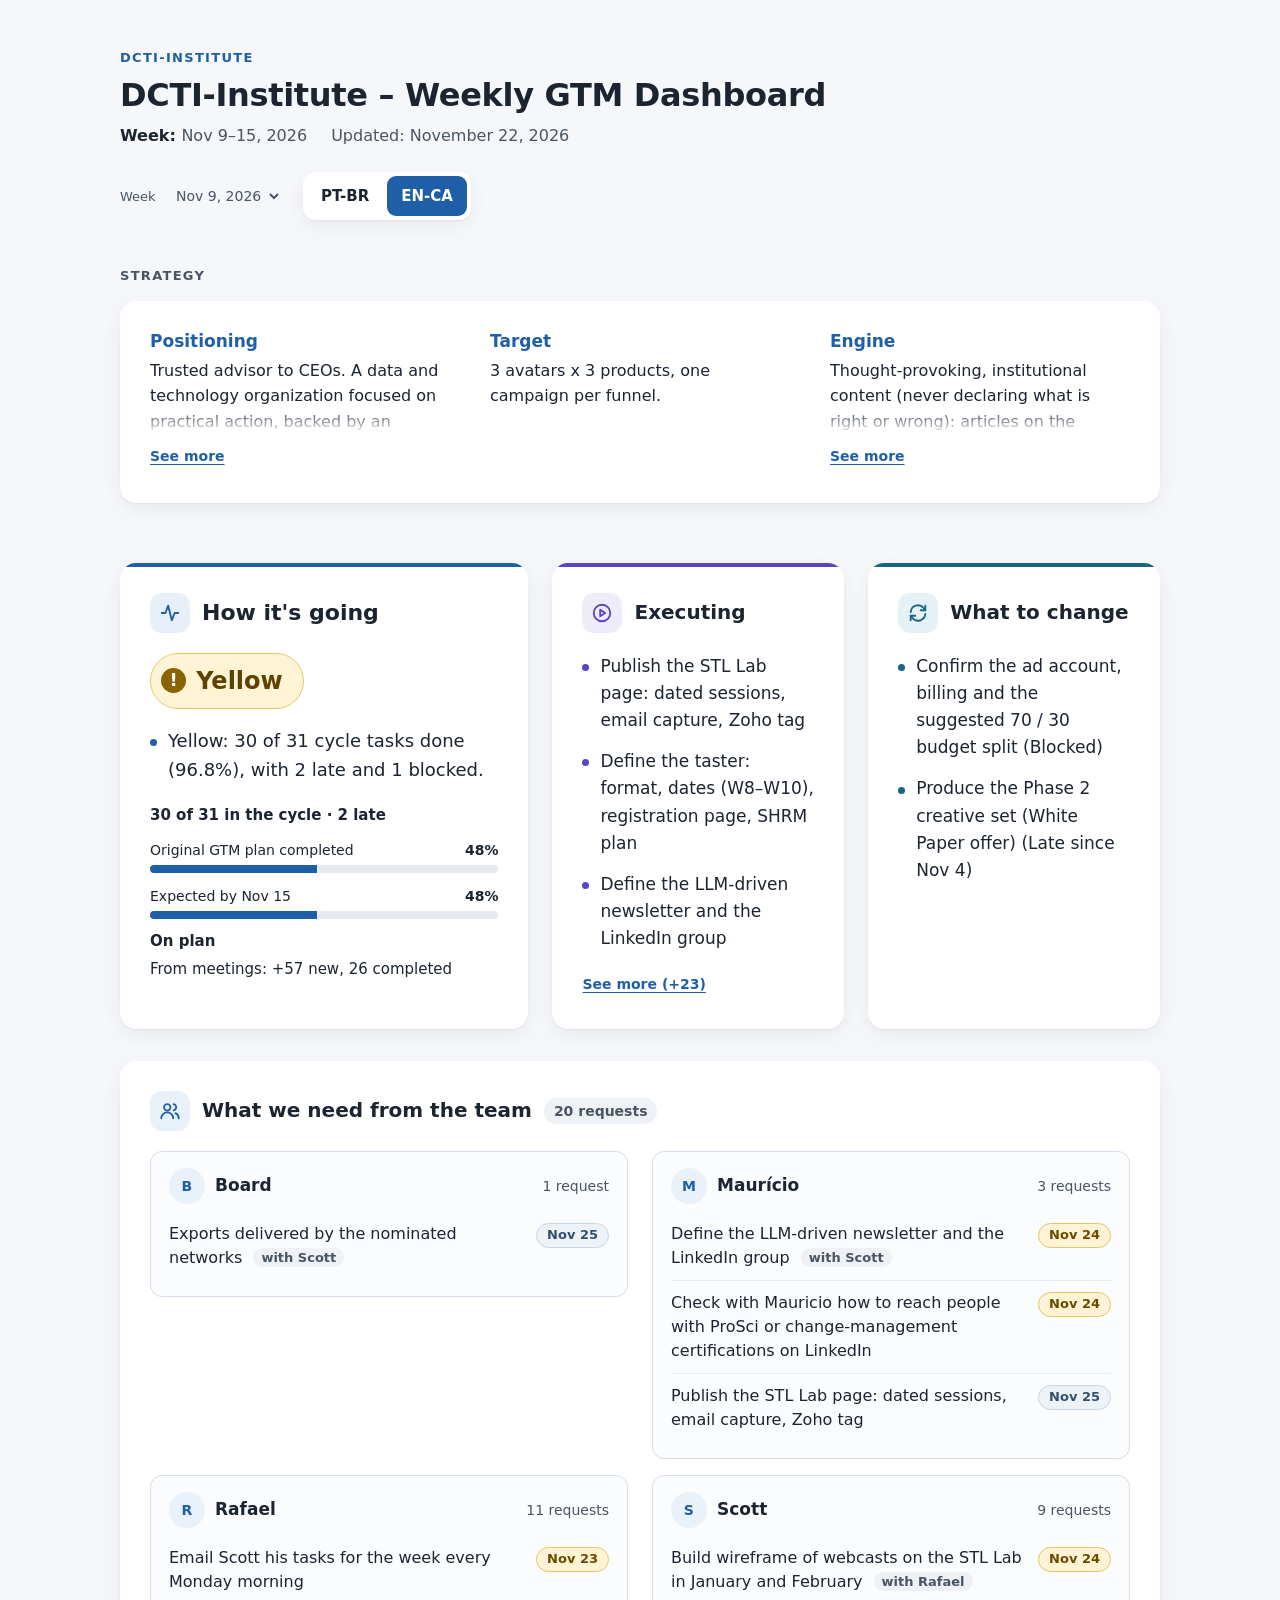
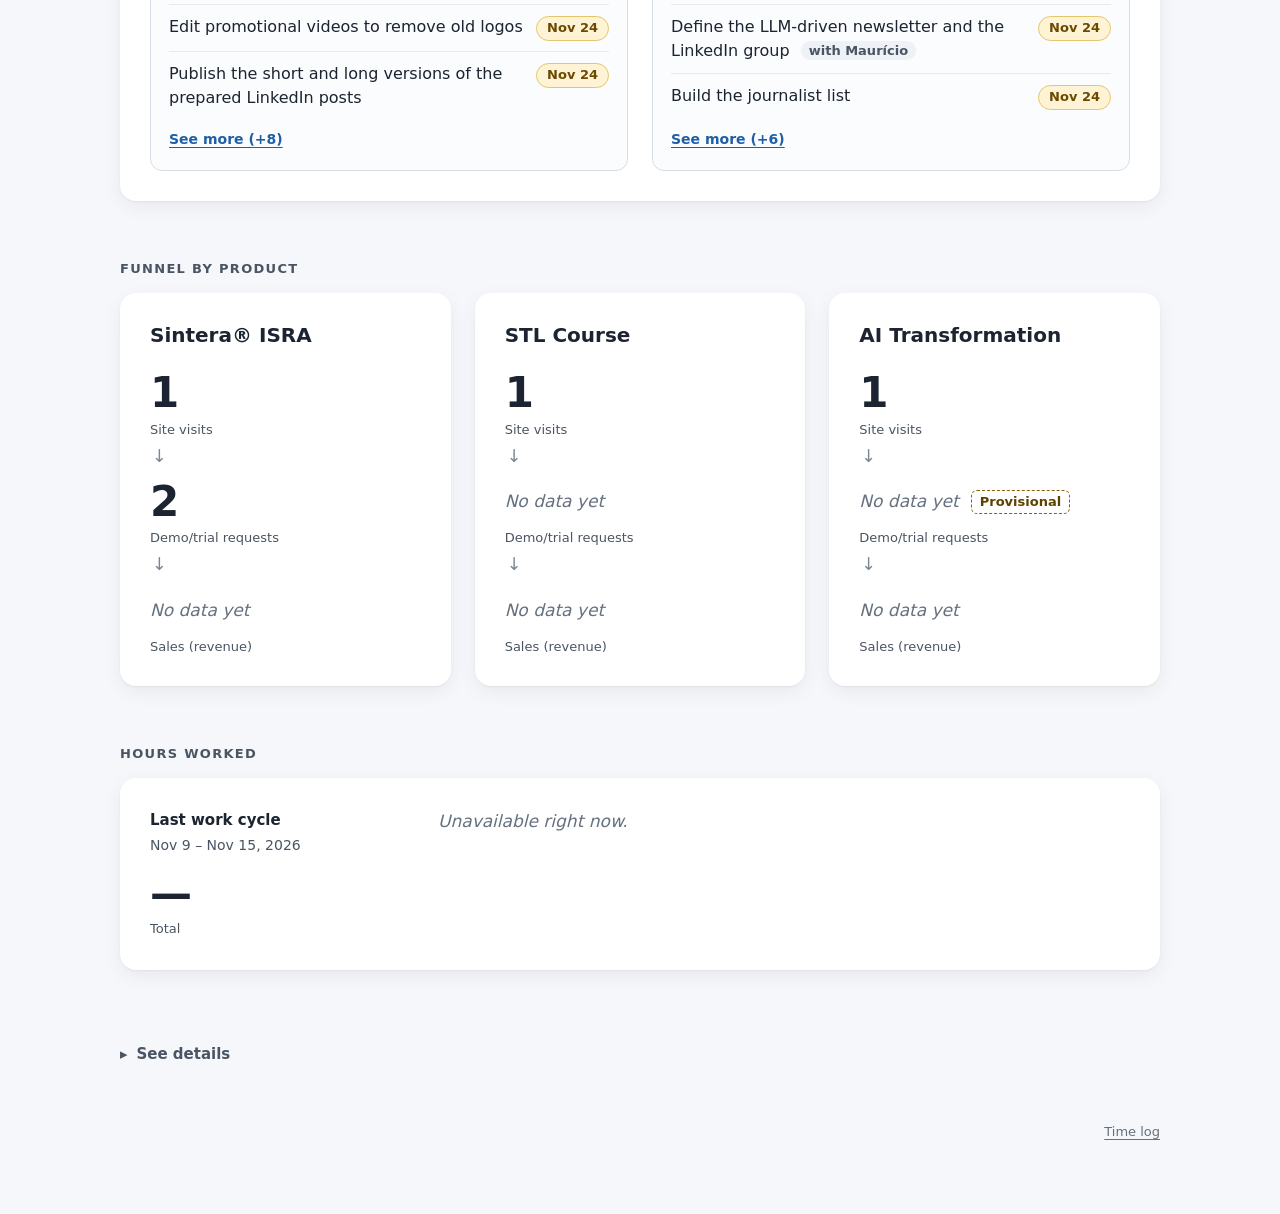
==== commit 1105f21d: "Owners: 'Rafael Cruz' -> 'Rafael'; Home 'Pedidos ao time' merges spellings - admin.html: OWNER_ALIAS" ====
--- a/site/index.html
+++ b/site/index.html
@@ -4,7 +4,7 @@
 <meta charset="utf-8">
 <meta name="viewport" content="width=device-width, initial-scale=1">
 <meta name="robots" content="noindex, nofollow">
-<meta http-equiv="Content-Security-Policy" content="default-src 'none'; script-src 'self' 'unsafe-inline'; style-src 'self' 'unsafe-inline'; connect-src 'self'; img-src 'self' data:; base-uri 'none'; form-action 'none'">
+<meta http-equiv="Content-Security-Policy" content="default-src 'none'; script-src 'unsafe-inline'; style-src 'unsafe-inline'; connect-src 'self'; img-src 'self' data:; base-uri 'none'; form-action 'none'">
 <meta name="referrer" content="no-referrer">
 <title>DCTI-Institute</title>
 <style>
@@ -92,10 +92,6 @@
     color: var(--muted); margin-bottom: 16px;
   }
   .card { background: var(--card); border-radius: var(--radius); box-shadow: var(--shadow); padding: var(--card-pad); }
-
-  /* summary band (resumo.js / resumo.css, same tiles as the admin), first block of the page */
-  .resumo-band { margin-top: 48px; }
-  .resumo-band .rs-grid { margin-top: 0; }
 
   /* strategy band: 3 columns */
   .strategy-band { margin-top: 48px; }
@@ -310,7 +306,7 @@
   @media (max-width: 600px) {
     .wrap { padding: 24px 16px 48px; }
     .site-header h1 { font-size: 1.625rem; }
-    .strategy-band, .resumo-band { margin-top: 36px; }
+    .strategy-band { margin-top: 36px; }
     .status-large { font-size: 1.25rem; }
     .needs-person { padding: 14px; }
     .pillars { grid-template-columns: 1fr; }
@@ -338,7 +334,7 @@
     .products { grid-template-columns: repeat(3, minmax(0, 1fr)) !important; }
     .status-large { font-size: 13pt !important; }
     .needs-people { grid-template-columns: repeat(2, minmax(0, 1fr)) !important; }
-    .controls, .details, .more, .more-btn, .timelog-link, .hours-worked, .resumo-band, noscript { display: none !important; }
+    .controls, .details, .more, .more-btn, .timelog-link, .hours-worked, noscript { display: none !important; }
     .wrap { max-width: none; padding: 0; }
     .card, .table-scroll { box-shadow: none; border: 1px solid #c9d1da; border-radius: 8px; padding: 3mm 4.5mm; }
     .site-header h1 { font-size: 17pt; margin-top: 0.5mm; }
@@ -395,8 +391,6 @@
     .status, .badge { font-size: 8.5pt; }
   }
 </style>
-<link rel="stylesheet" href="resumo.css">
-<script src="resumo.js"></script>
 </head>
 <body>
 <div class="wrap">
@@ -426,14 +420,6 @@
     <div id="notice" role="alert" hidden></div>
     <div id="content" hidden>
       <!-- main screen (also the printed page) -->
-      <section class="resumo-band" aria-labelledby="resumo-title" id="resumo-section" hidden>
-        <h2 class="section-title" id="resumo-title"></h2>
-        <div class="card">
-          <div id="resumo"></div>
-          <p class="rs-footer" id="resumo-updated"></p>
-        </div>
-      </section>
-
       <section class="strategy-band" aria-labelledby="strategy-title">
         <h2 class="section-title" id="strategy-title"></h2>
         <div class="card">
@@ -596,7 +582,6 @@
     'label.hours_total':       { 'en-CA': 'Total', 'pt-BR': 'Total' },
     'label.hours_cycle_none':  { 'en-CA': 'No hours logged for this cycle.', 'pt-BR': 'Nenhuma hora registrada neste ciclo.' },
     'label.hours_note':        { 'en-CA': 'Read-only. "To date" = all hours since the log started.', 'pt-BR': 'Somente leitura. "Acumulado" = todas as horas desde o início do registro.' },
-    'label.summary':         { 'en-CA': 'Summary', 'pt-BR': 'Resumo' },
     'label.tasks_this_week':   { 'en-CA': 'This week', 'pt-BR': 'Esta semana' },
     'label.tasks_next_week':   { 'en-CA': 'Next week', 'pt-BR': 'Próxima semana' },
     'label.tasks_none':        { 'en-CA': 'Nothing to list.', 'pt-BR': 'Nada a listar.' },
@@ -807,8 +792,6 @@
     });
     renderWeekOptions();
 
-    renderResumo(snap, kpi);
-
     // strategy
     $('strategy-title').textContent = L('label.strategy');
     var sb = $('strategy');
@@ -867,23 +850,6 @@
     window.requestAnimationFrame(updateClamps);
   }
 
-  // ---------- summary (resumo.js): only the counts in kpi.tasks.summary; weeks without it hide the block
-  function renderResumo(snap, kpi) {
-    var sec = $('resumo-section');
-    var t = isObj(kpi.tasks) ? kpi.tasks : null;
-    var s = t && isObj(t.summary) ? t.summary : null;
-    sec.hidden = !s || !window.DctiResumo;
-    if (sec.hidden) return;
-    $('resumo-title').textContent = uiText('label.summary');
-    var data = {
-      active: s.active, backlog: s.backlog, next: s.next, doing: s.doing, blocked: s.blocked, late: s.late, done: s.done,
-      color: str(snap.how_its_going_status || kpi.how_its_going_status),
-      updated_on: str(snap.snapshot_date), week_start: str(snap.week_start || kpi.week_start)
-    };
-    window.DctiResumo.render($('resumo'), data, state.lang);
-    window.DctiResumo.footer($('resumo-updated'), data, state.lang);
-  }
-
   // ---------- task boxes (kpi.tasks, workflow B)
   function shortDate(iso) { return fmtDate(iso, { day: 'numeric', month: 'short' }); }
   function taskItem(t, id) { return isObj(t.items) && isObj(t.items[id]) ? t.items[id] : {}; }
@@ -950,25 +916,43 @@
   }
   function dayDiff(a, b) { var x = parseDate(a), y = parseDate(b); return x && y ? Math.round((x - y) / 86400000) : null; }
   function titleKey(t, id) { var it = taskItem(t, id); return oneLine(it.title_pt_BR || it.title_en_CA || id).toLowerCase(); }
+  // Owners: one name per person, same rule and lists as site/admin.html (change both together). Compares ignoring
+  // case, extra spaces and accents and returns the canonical spelling ("Mauricio" -> "Maurício"); other names stay as written.
+  var OWNER_NAMES = ['Rafael', 'Maurício', 'Scott', 'Panorea', 'Henrique', 'Board'];
+  var OWNER_ALIASES = { 'Rafael Cruz': 'Rafael' };
+  function ownerKey(v) { return str(v).replace(/\s+/g, ' ').trim().normalize('NFD').replace(/[\u0300-\u036f]/g, '').toLowerCase(); }
+  var OWNER_CANON = {};
+  OWNER_NAMES.forEach(function (n) { OWNER_CANON[ownerKey(n)] = n; });
+  Object.keys(OWNER_ALIASES).forEach(function (k) { OWNER_CANON[ownerKey(k)] = OWNER_ALIASES[k]; });
+  function ownerName(v) {
+    var tidy = str(v).replace(/\s+/g, ' ').trim();
+    return OWNER_CANON[ownerKey(tidy)] || tidy;
+  }
   // One entry per (person, request). The same request (same id or same title) under several people is one request.
+  // Spellings of the same person ("Mauricio" / "Maurício") are merged into one entry.
   function needsModel(t) {
-    var people = [], byTitle = {}, owners = {};
+    var people = [], byName = {}, byTitle = {}, owners = {};
     arr(t.team_needs).filter(isObj).forEach(function (p) {
-      var name = str(p.person).trim();
+      var name = ownerName(p.person);
       if (!name) return;
-      var list = arr(p.tasks).filter(function (x) { return isObj(x) && str(x.task_id); }).map(function (x) {
+      var person = byName[name];
+      if (!person) { person = byName[name] = { name: name, items: [] }; people.push(person); }
+      arr(p.tasks).filter(function (x) { return isObj(x) && str(x.task_id); }).forEach(function (x) {
         var id = str(x.task_id), k = titleKey(t, id);
         var group = byTitle[k] || id;
         byTitle[k] = group;
         (owners[group] = owners[group] || []);
         if (owners[group].indexOf(name) < 0) owners[group].push(name);
-        return { id: id, group: group, due: str(x.due_date) || str(taskItem(t, id).due_date) };
+        if (person.items.some(function (y) { return y.group === group; })) return;   // same request under two spellings
+        person.items.push({ id: id, group: group, due: str(x.due_date) || str(taskItem(t, id).due_date) });
       });
-      list.sort(function (a, b) {
+    });
+    people = people.filter(function (p) { return p.items.length; });
+    people.forEach(function (p) {
+      p.items.sort(function (a, b) {
         if (a.due !== b.due) { if (!a.due) return 1; if (!b.due) return -1; return a.due < b.due ? -1 : 1; }
         return a.id.localeCompare(b.id, undefined, { numeric: true });
       });
-      if (list.length) people.push({ name: name, items: list });
     });
     people.forEach(function (p) { p.items.forEach(function (x) { x.with = owners[x.group].filter(function (n) { return n !== p.name; }); }); });
     return { people: people, total: Object.keys(owners).length };
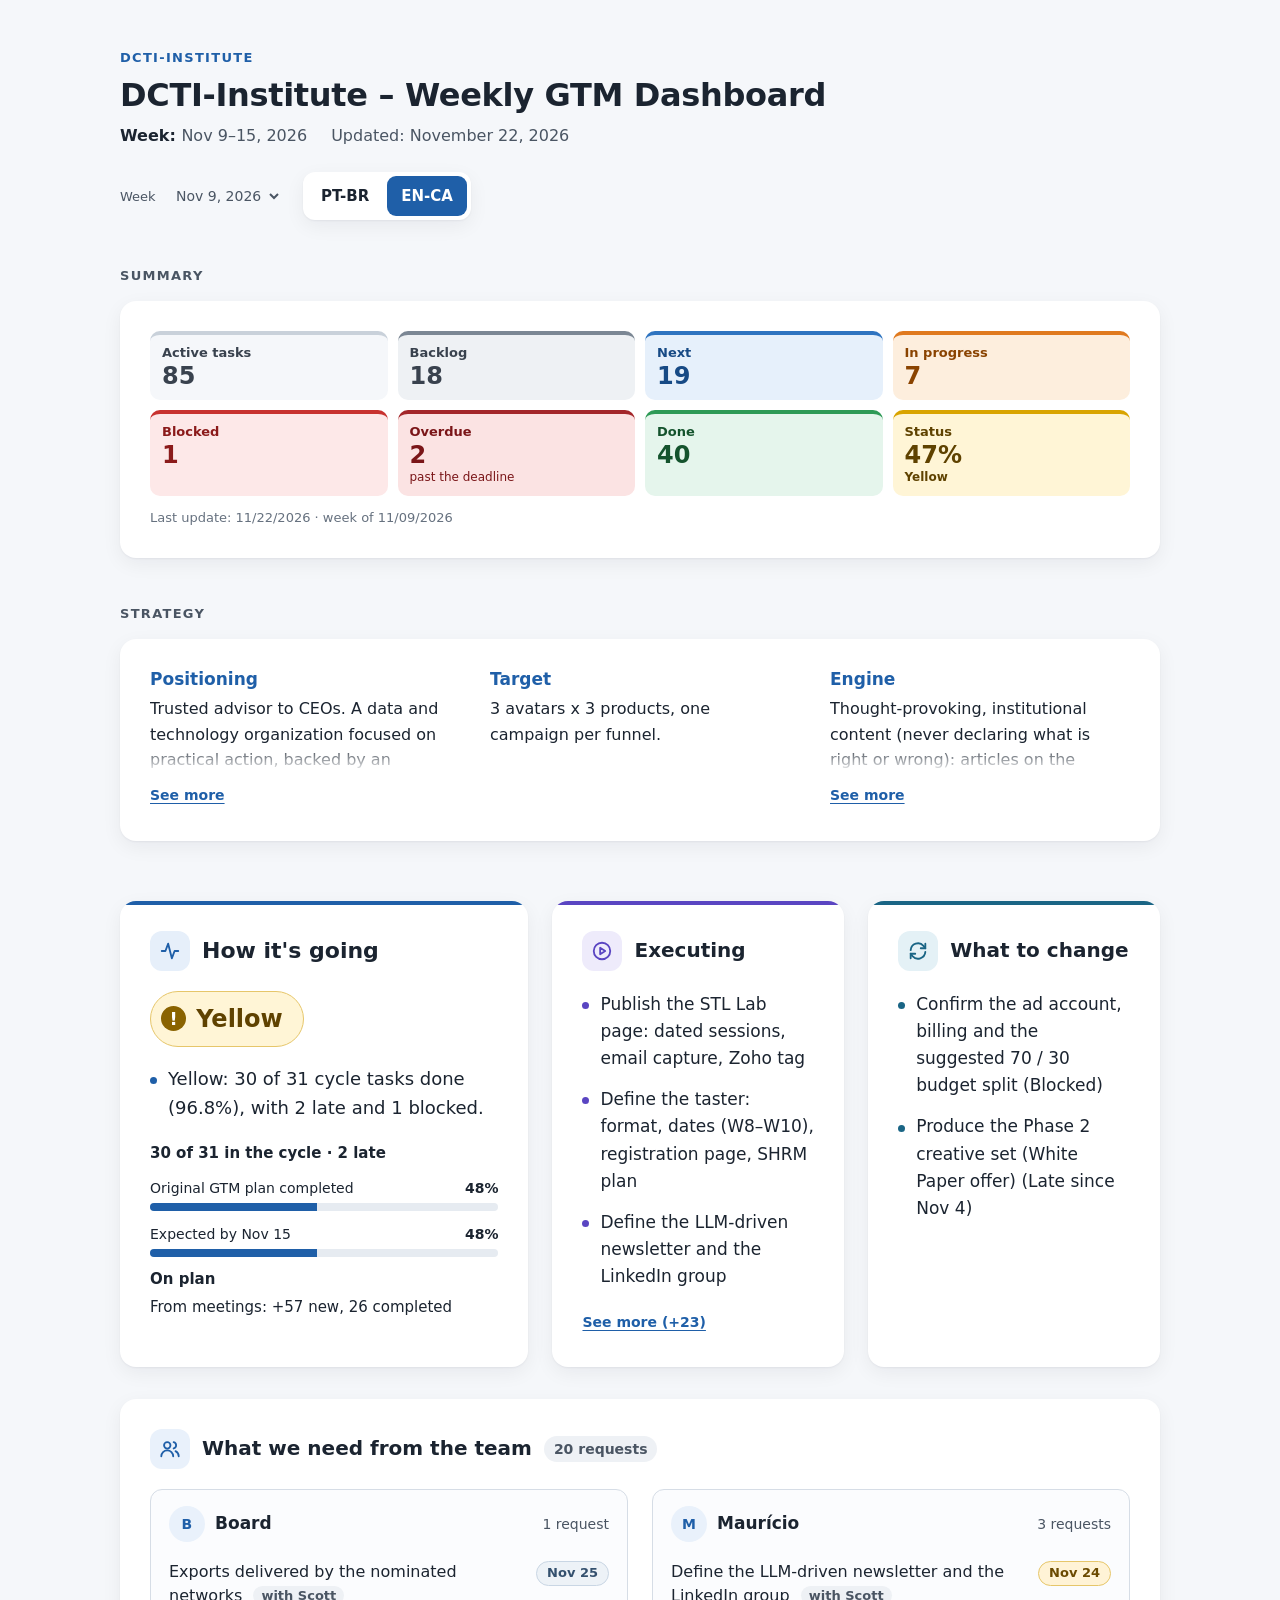
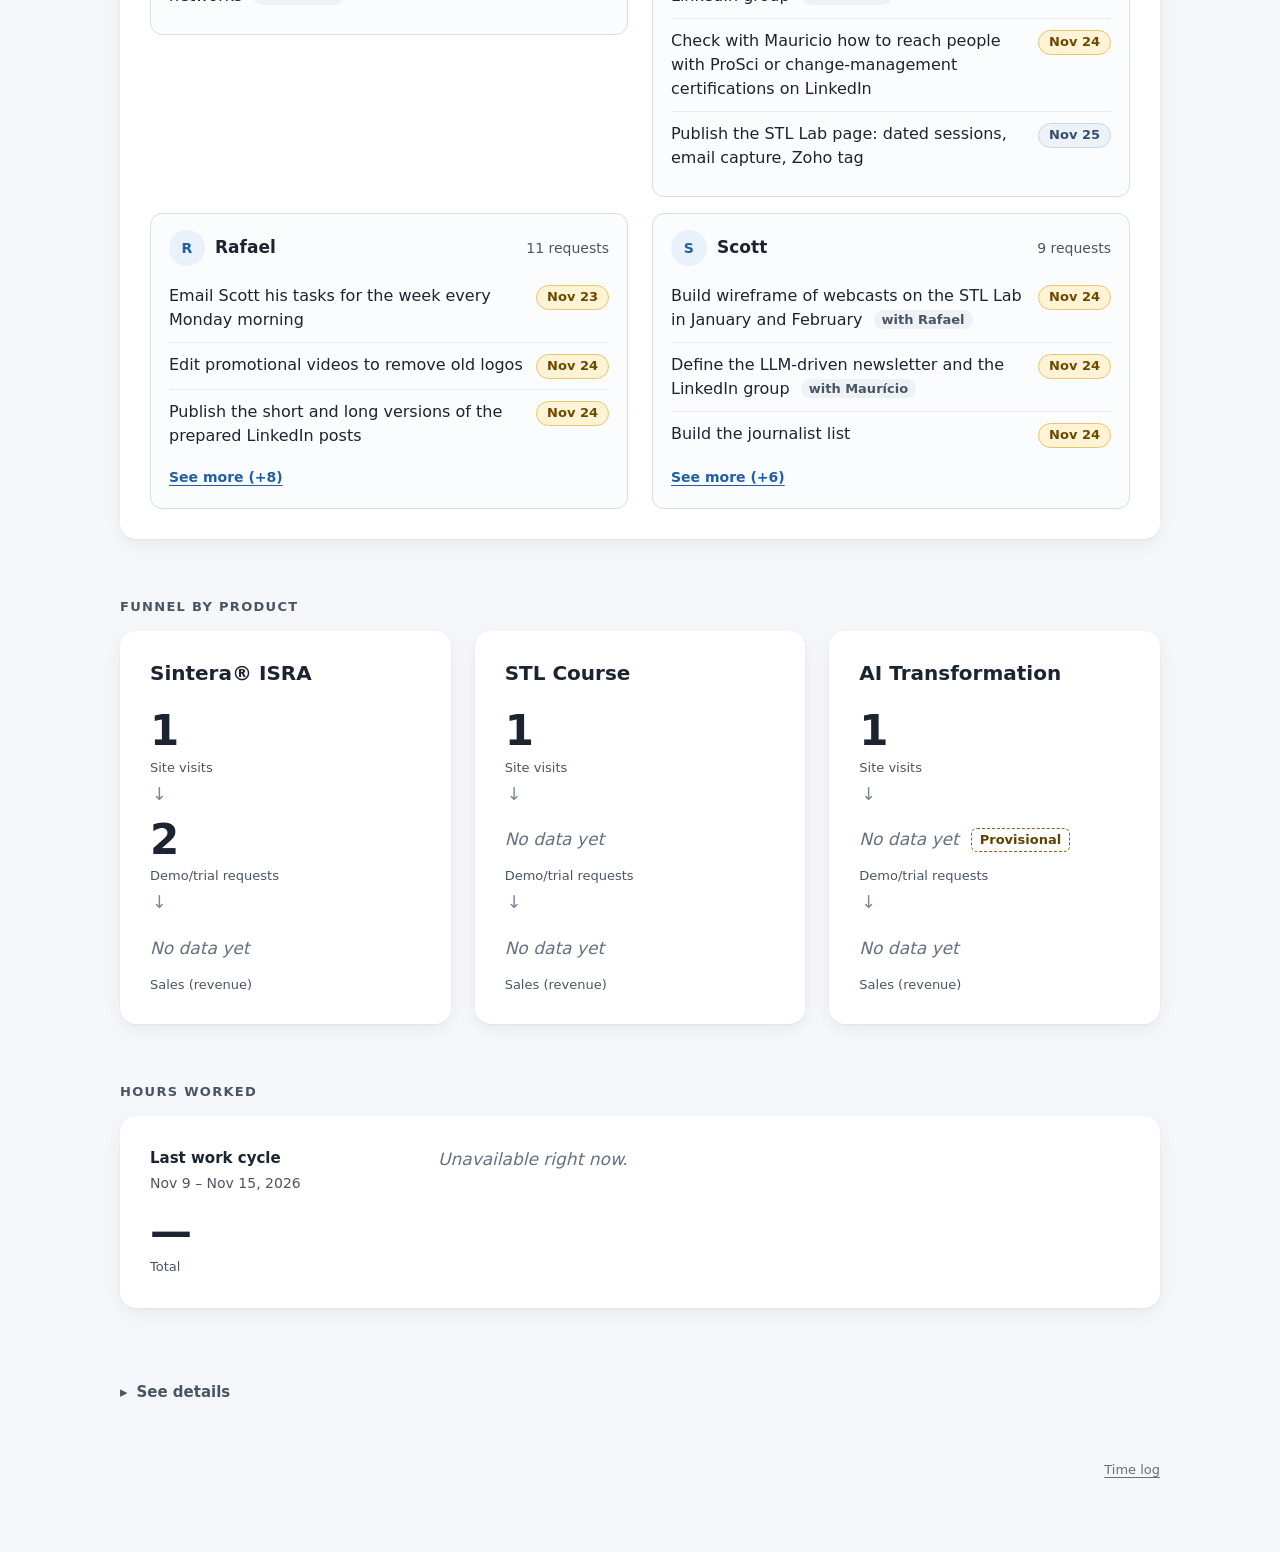
==== commit 5795c87a: "Merge admin-filtros-responsaveis: 'Atrasada' filter and one spelling per owner (admin + Home)" ====
--- a/site/index.html
+++ b/site/index.html
@@ -4,7 +4,7 @@
 <meta charset="utf-8">
 <meta name="viewport" content="width=device-width, initial-scale=1">
 <meta name="robots" content="noindex, nofollow">
-<meta http-equiv="Content-Security-Policy" content="default-src 'none'; script-src 'unsafe-inline'; style-src 'unsafe-inline'; connect-src 'self'; img-src 'self' data:; base-uri 'none'; form-action 'none'">
+<meta http-equiv="Content-Security-Policy" content="default-src 'none'; script-src 'self' 'unsafe-inline'; style-src 'self' 'unsafe-inline'; connect-src 'self'; img-src 'self' data:; base-uri 'none'; form-action 'none'">
 <meta name="referrer" content="no-referrer">
 <title>DCTI-Institute</title>
 <style>
@@ -92,6 +92,10 @@
     color: var(--muted); margin-bottom: 16px;
   }
   .card { background: var(--card); border-radius: var(--radius); box-shadow: var(--shadow); padding: var(--card-pad); }
+
+  /* summary band (resumo.js / resumo.css, same tiles as the admin), first block of the page */
+  .resumo-band { margin-top: 48px; }
+  .resumo-band .rs-grid { margin-top: 0; }
 
   /* strategy band: 3 columns */
   .strategy-band { margin-top: 48px; }
@@ -306,7 +310,7 @@
   @media (max-width: 600px) {
     .wrap { padding: 24px 16px 48px; }
     .site-header h1 { font-size: 1.625rem; }
-    .strategy-band { margin-top: 36px; }
+    .strategy-band, .resumo-band { margin-top: 36px; }
     .status-large { font-size: 1.25rem; }
     .needs-person { padding: 14px; }
     .pillars { grid-template-columns: 1fr; }
@@ -334,7 +338,7 @@
     .products { grid-template-columns: repeat(3, minmax(0, 1fr)) !important; }
     .status-large { font-size: 13pt !important; }
     .needs-people { grid-template-columns: repeat(2, minmax(0, 1fr)) !important; }
-    .controls, .details, .more, .more-btn, .timelog-link, .hours-worked, noscript { display: none !important; }
+    .controls, .details, .more, .more-btn, .timelog-link, .hours-worked, .resumo-band, noscript { display: none !important; }
     .wrap { max-width: none; padding: 0; }
     .card, .table-scroll { box-shadow: none; border: 1px solid #c9d1da; border-radius: 8px; padding: 3mm 4.5mm; }
     .site-header h1 { font-size: 17pt; margin-top: 0.5mm; }
@@ -389,8 +393,31 @@
     .step-label { font-size: 9pt; margin-top: 0.5mm; line-height: 1.25; }
     .step-top { gap: 1mm 2mm; }
     .status, .badge { font-size: 8.5pt; }
+    /* task format (kpi.tasks): taller boxes; tighten so the funnel stays on page 1 */
+    .has-tasks .strategy-item p { font-size: 9.5pt; line-height: 1.28; }
+    .has-tasks section, .has-tasks .main-section { margin-top: 2.5mm; }
+    .has-tasks .box .lines, .has-tasks .box-how .lines { font-size: 9.5pt; line-height: 1.28; }
+    .has-tasks .lines li + li { margin-top: 0.8mm; }
+    .has-tasks .box-head { margin-bottom: 1.5mm; }
+    .has-tasks .box-status { margin-bottom: 1.5mm; }
+    .has-tasks .forced-note { margin: 0 0 1.5mm; font-size: 9pt; }
+    .has-tasks .how-stats { margin-top: 2mm; font-size: 9.5pt; display: grid; grid-template-columns: minmax(0, 1fr) minmax(0, 1fr); gap: 0 5mm; }
+    .has-tasks .how-stats > p { grid-column: 1 / -1; }
+    .has-tasks .how-stats p + p { margin-top: 0.5mm; }
+    .has-tasks .how-bar { margin-top: 1mm; }
+    .has-tasks .how-bar-head { font-size: 9pt; }
+    .has-tasks .how-bar-track { margin-top: 0.6mm; height: 1.6mm; }
+    .has-tasks .how-diff { margin-top: 1.2mm; }
+    .has-tasks .needs { margin-top: 2.5mm; padding: 1.2mm 4mm; }
+    .has-tasks .needs-body { display: grid; grid-template-columns: auto minmax(0, 1fr); gap: 0 2.5mm; }
+    .has-tasks .needs-body, .has-tasks .needs h2 { font-size: 9.5pt; }
+    .has-tasks .product-card { padding-top: 2.5mm; padding-bottom: 2.5mm; }
+    .has-tasks .product-card h3 { margin-bottom: 1mm; }
+    .has-tasks .step .value { font-size: 17pt; }
   }
 </style>
+<link rel="stylesheet" href="resumo.css">
+<script src="resumo.js"></script>
 </head>
 <body>
 <div class="wrap">
@@ -420,6 +447,14 @@
     <div id="notice" role="alert" hidden></div>
     <div id="content" hidden>
       <!-- main screen (also the printed page) -->
+      <section class="resumo-band" aria-labelledby="resumo-title" id="resumo-section" hidden>
+        <h2 class="section-title" id="resumo-title"></h2>
+        <div class="card">
+          <div id="resumo"></div>
+          <p class="rs-footer" id="resumo-updated"></p>
+        </div>
+      </section>
+
       <section class="strategy-band" aria-labelledby="strategy-title">
         <h2 class="section-title" id="strategy-title"></h2>
         <div class="card">
@@ -582,6 +617,7 @@
     'label.hours_total':       { 'en-CA': 'Total', 'pt-BR': 'Total' },
     'label.hours_cycle_none':  { 'en-CA': 'No hours logged for this cycle.', 'pt-BR': 'Nenhuma hora registrada neste ciclo.' },
     'label.hours_note':        { 'en-CA': 'Read-only. "To date" = all hours since the log started.', 'pt-BR': 'Somente leitura. "Acumulado" = todas as horas desde o início do registro.' },
+    'label.summary':         { 'en-CA': 'Summary', 'pt-BR': 'Resumo' },
     'label.tasks_this_week':   { 'en-CA': 'This week', 'pt-BR': 'Esta semana' },
     'label.tasks_next_week':   { 'en-CA': 'Next week', 'pt-BR': 'Próxima semana' },
     'label.tasks_none':        { 'en-CA': 'Nothing to list.', 'pt-BR': 'Nada a listar.' },
@@ -792,6 +828,8 @@
     });
     renderWeekOptions();
 
+    renderResumo(snap, kpi);
+
     // strategy
     $('strategy-title').textContent = L('label.strategy');
     var sb = $('strategy');
@@ -822,6 +860,7 @@
     // boxes (at most 3 items visible each)
     // Weeks with kpi.tasks use the task lists; older weeks keep the AI texts.
     var tasks = isObj(kpi.tasks) ? kpi.tasks : null;
+    $('content').classList.toggle('has-tasks', !!tasks);   // print-only: tighter A4 layout for the task format
     $('box-executing-title').textContent = L('box.executing');
     boxLines($('box-executing'), tasks ? executingLines(tasks, kpi) : aiText(snap, 'executing_text'));
     $('box-how-title').textContent = L('box.how_its_going');
@@ -848,6 +887,23 @@
     var missing = Object.keys(state.missing);
     if (missing.length && window.console) console.warn('ui_labels keys missing for ' + state.lang + ':', missing);
     window.requestAnimationFrame(updateClamps);
+  }
+
+  // ---------- summary (resumo.js): only the counts in kpi.tasks.summary; weeks without it hide the block
+  function renderResumo(snap, kpi) {
+    var sec = $('resumo-section');
+    var t = isObj(kpi.tasks) ? kpi.tasks : null;
+    var s = t && isObj(t.summary) ? t.summary : null;
+    sec.hidden = !s || !window.DctiResumo;
+    if (sec.hidden) return;
+    $('resumo-title').textContent = uiText('label.summary');
+    var data = {
+      active: s.active, backlog: s.backlog, next: s.next, doing: s.doing, blocked: s.blocked, late: s.late, done: s.done,
+      color: str(snap.how_its_going_status || kpi.how_its_going_status),
+      updated_on: str(snap.snapshot_date), week_start: str(snap.week_start || kpi.week_start)
+    };
+    window.DctiResumo.render($('resumo'), data, state.lang);
+    window.DctiResumo.footer($('resumo-updated'), data, state.lang);
   }
 
   // ---------- task boxes (kpi.tasks, workflow B)
--- a/site/resumo.css
+++ b/site/resumo.css
@@ -0,0 +1,22 @@
+/* Resumo tiles, shared by admin.html and index.html (light theme only, like both pages). */
+.rs-grid { margin-top: 16px; display: grid; grid-template-columns: repeat(4, minmax(0, 1fr)); gap: 10px; }
+@media (max-width: 640px) { .rs-grid { grid-template-columns: repeat(2, minmax(0, 1fr)); } }
+.rs-tile { padding: 10px 12px; border-radius: 10px; background: var(--rs-bg); color: var(--rs-fg); border-top: 4px solid var(--rs); min-width: 0; }
+.rs-label { font-size: 0.8125rem; font-weight: 650; line-height: 1.3; }
+.rs-value { font-size: 1.5rem; font-weight: 750; line-height: 1.2; font-variant-numeric: tabular-nums; }
+.rs-color-name { font-size: 0.75rem; font-weight: 650; line-height: 1.3; }   /* half of .rs-value */
+.rs-sub { font-size: 0.75rem; line-height: 1.3; }
+.rs-footer { margin: 12px 0 0; font-size: 0.8125rem; color: #66717f; }
+
+/* same tones as the admin status colours */
+.rs-none    { --rs: #c9d1da; --rs-bg: #f5f7fa; --rs-fg: #39424e; }
+.rs-backlog { --rs: #7b8794; --rs-bg: #eef1f4; --rs-fg: #39424e; }
+.rs-next    { --rs: #2f74c0; --rs-bg: #e6f0fb; --rs-fg: #174a85; }
+.rs-doing   { --rs: #e07a1f; --rs-bg: #fdeedd; --rs-fg: #8a4300; }
+.rs-blocked { --rs: #c8322f; --rs-bg: #fde8e8; --rs-fg: #8b1a1a; }
+.rs-late    { --rs: #a3262a; --rs-bg: #fbe3e3; --rs-fg: #7a1518; }   /* a step darker than Bloqueada */
+.rs-done    { --rs: #2e9a56; --rs-bg: #e5f5ec; --rs-fg: #14532d; }
+.rs-color-Green  { --rs: #2e9a56; --rs-bg: #e5f5ec; --rs-fg: #14532d; }
+.rs-color-Yellow { --rs: #d9a400; --rs-bg: #fff5d6; --rs-fg: #5f4200; }
+.rs-color-Red    { --rs: #c8322f; --rs-bg: #fde8e8; --rs-fg: #8b1a1a; }
+.rs-color-Gray   { --rs: #7b8794; --rs-bg: #eef1f4; --rs-fg: #39424e; }
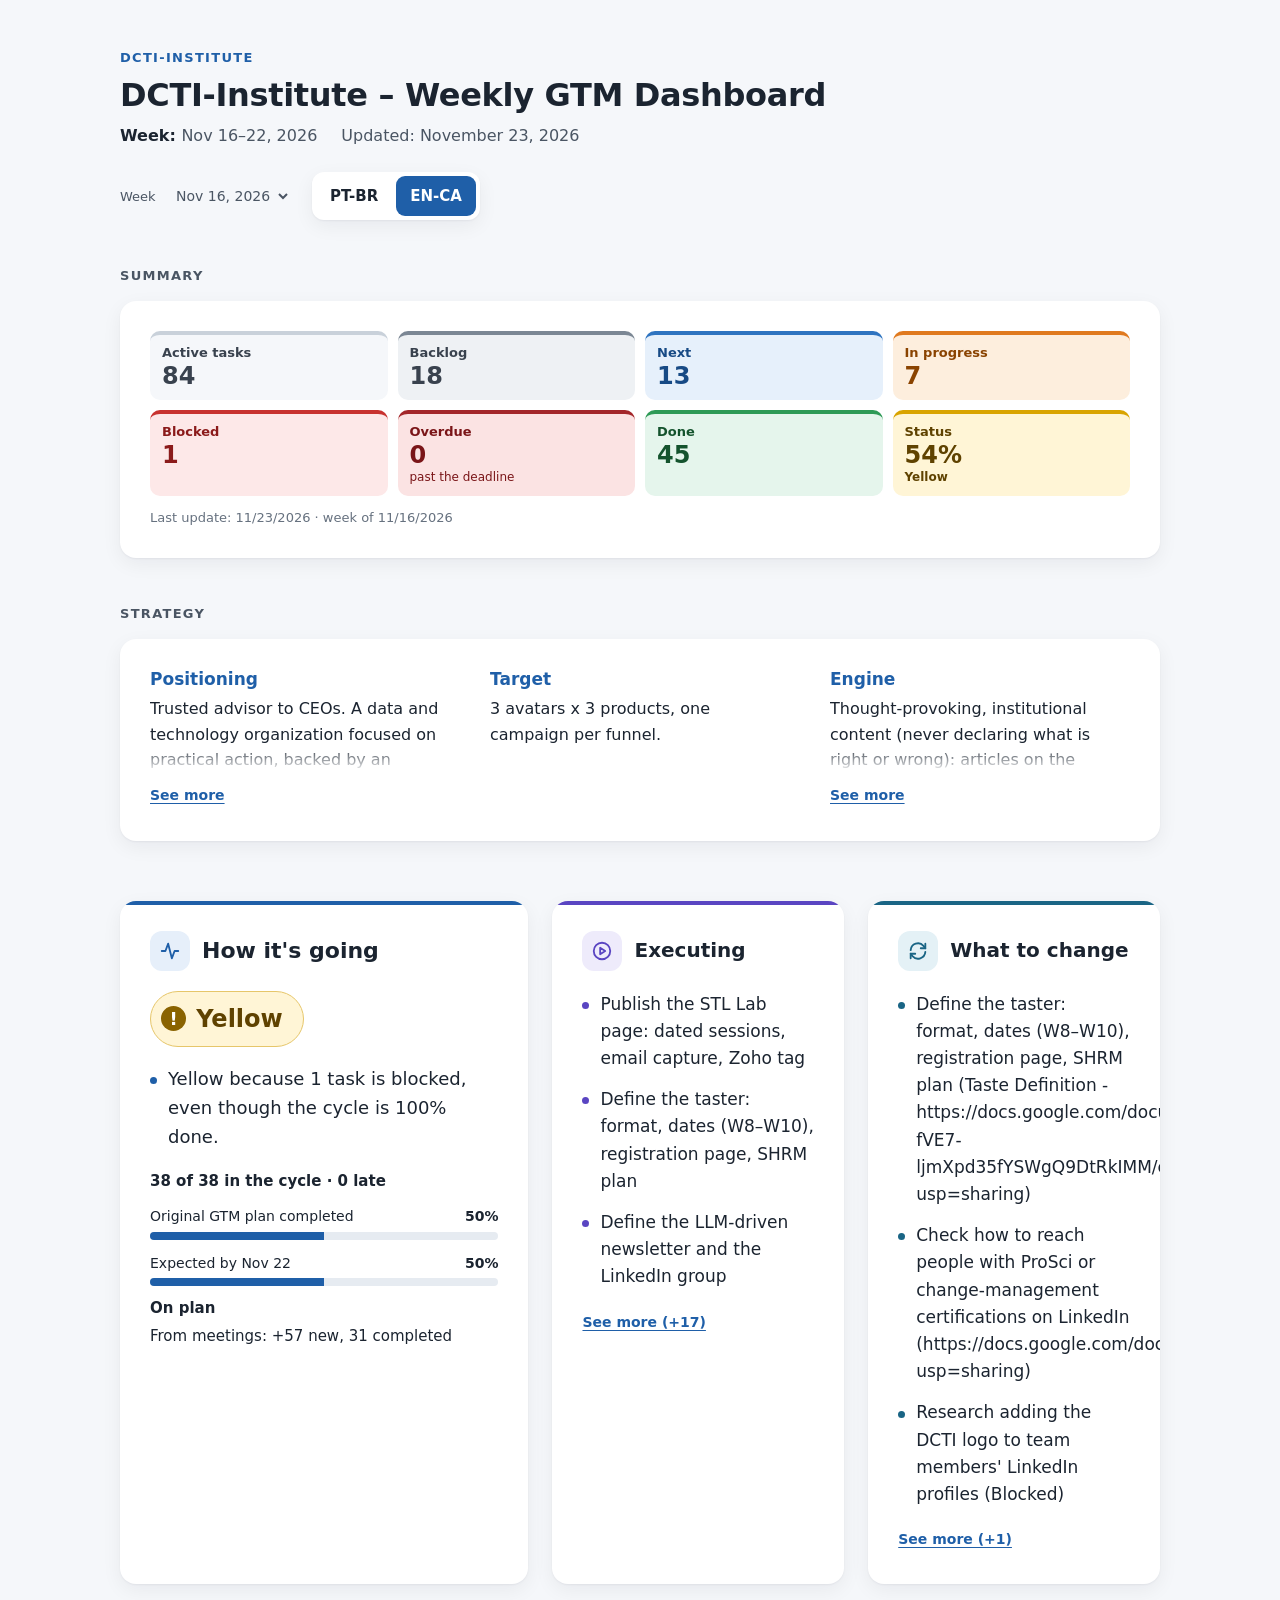
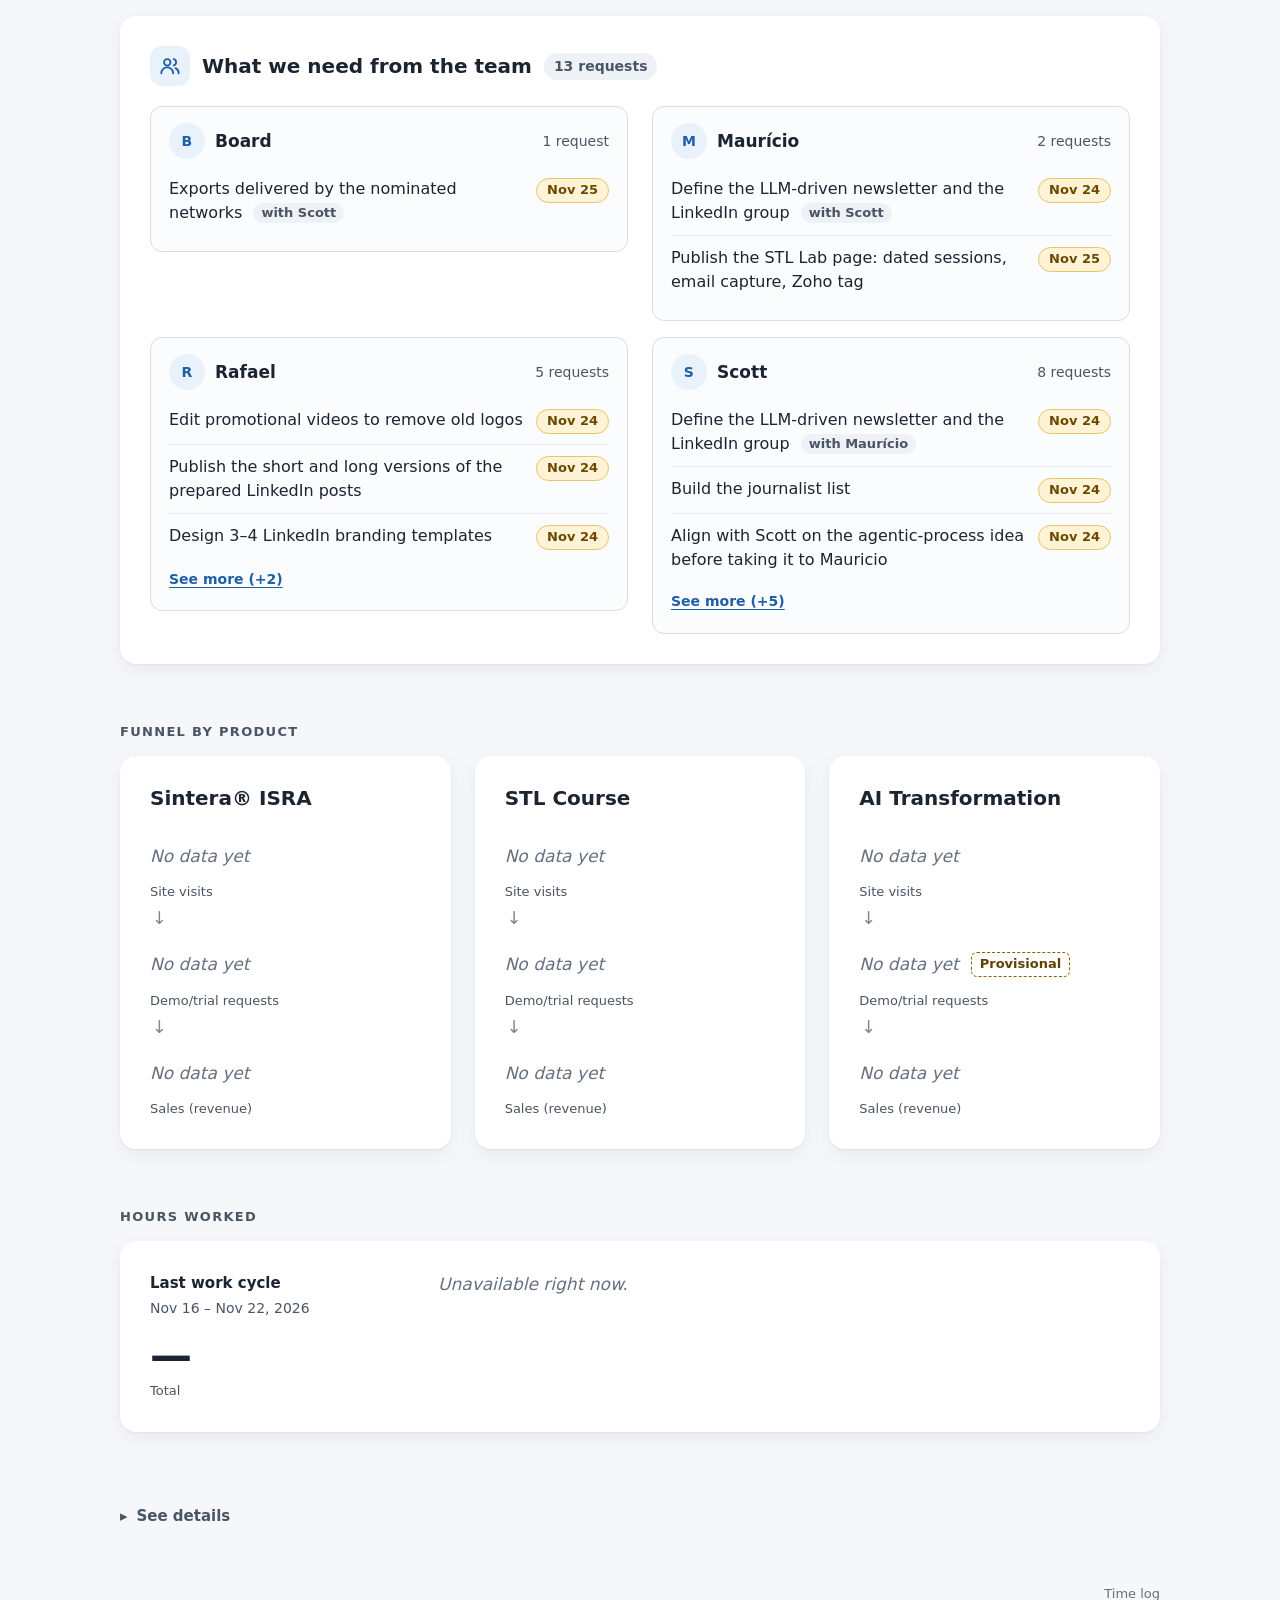
==== commit 7f010d41: "Completed last cycle: Home card and 'Completed last week' e-mail section kpi.tasks.completed_last_cy" ====
--- a/site/index.html
+++ b/site/index.html
@@ -281,6 +281,11 @@
   .cycle-h { text-align: right; font-weight: 700; font-variant-numeric: tabular-nums; white-space: nowrap; }
   .cycle-list li.zero .cycle-name, .cycle-list li.zero .cycle-h { color: var(--faint); font-weight: 500; }
 
+  /* ---------- tasks completed in the last cycle (same card as the hours; one group per owner) */
+  .done-group + .done-group { margin-top: 18px; }
+  .done-group .needs-list { margin-top: 4px; }
+  .done-id { display: block; font-size: 0.8125rem; font-weight: 650; color: var(--muted); }
+
   /* ---------- process health (details) */
   .health { display: flex; flex-wrap: wrap; gap: 12px 40px; margin-top: 40px; }
   .health h2 { width: 100%; }
@@ -338,7 +343,7 @@
     .products { grid-template-columns: repeat(3, minmax(0, 1fr)) !important; }
     .status-large { font-size: 13pt !important; }
     .needs-people { grid-template-columns: repeat(2, minmax(0, 1fr)) !important; }
-    .controls, .details, .more, .more-btn, .timelog-link, .hours-worked, .resumo-band, noscript { display: none !important; }
+    .controls, .details, .more, .more-btn, .timelog-link, .hours-worked, .completed-cycle, .resumo-band, noscript { display: none !important; }
     .wrap { max-width: none; padding: 0; }
     .card, .table-scroll { box-shadow: none; border: 1px solid #c9d1da; border-radius: 8px; padding: 3mm 4.5mm; }
     .site-header h1 { font-size: 17pt; margin-top: 0.5mm; }
@@ -509,6 +514,23 @@
         <div class="products" id="main-funnel"></div>
       </section>
 
+      <!-- tasks completed in the last closed cycle (kpi.tasks.completed_last_cycle), read-only, never printed. Weeks without the field hide it. -->
+      <section class="completed-cycle" id="done-section" aria-labelledby="done-title" hidden>
+        <h2 class="section-title" id="done-title"></h2>
+        <div class="card cycle-card">
+          <div>
+            <p class="cycle-k" id="done-k"></p>
+            <p class="cycle-range" id="done-range"></p>
+            <p class="cycle-value" id="done-value"></p>
+            <p class="cycle-total-label" id="done-total-label"></p>
+          </div>
+          <div>
+            <p class="cycle-msg" id="done-msg" hidden></p>
+            <div class="done-groups" id="done-groups"></div>
+          </div>
+        </div>
+      </section>
+
       <!-- hours worked: aggregate only (total and per group), never printed (the A4 page is full) -->
       <section class="hours-worked" aria-labelledby="cycle-title">
         <h2 class="section-title" id="cycle-title"></h2>
@@ -645,7 +667,14 @@
     'label.meeting_new_one':   { 'en-CA': '+{n} new', 'pt-BR': '+{n} nova' },
     'label.meeting_new_many':  { 'en-CA': '+{n} new', 'pt-BR': '+{n} novas' },
     'label.meeting_done_one':  { 'en-CA': '{n} completed', 'pt-BR': '{n} concluída' },
-    'label.meeting_done_many': { 'en-CA': '{n} completed', 'pt-BR': '{n} concluídas' }
+    'label.meeting_done_many': { 'en-CA': '{n} completed', 'pt-BR': '{n} concluídas' },
+    'label.done_title':        { 'en-CA': 'Completed last cycle', 'pt-BR': 'Concluídas no último ciclo' },
+    'label.done_cycle':        { 'en-CA': 'Last work cycle', 'pt-BR': 'Último ciclo de trabalho' },
+    'label.done_total_one':    { 'en-CA': 'task completed', 'pt-BR': 'tarefa concluída' },
+    'label.done_total_many':   { 'en-CA': 'tasks completed', 'pt-BR': 'tarefas concluídas' },
+    'label.done_none':         { 'en-CA': 'No tasks completed in this cycle.', 'pt-BR': 'Nenhuma tarefa concluída neste ciclo.' },
+    'label.done_no_owner':     { 'en-CA': 'No owner', 'pt-BR': 'Sem responsável' },
+    'label.done_on':           { 'en-CA': 'done {date}', 'pt-BR': 'concluída {date}' }
   };
   var MAX_BOX_ITEMS = 3;
   // Main screen: sales-focused funnel (technical stage keys from kpi.funnel[].stage)
@@ -876,6 +905,7 @@
     renderNeeds(tasks, tasks ? [] : splitLines(aiText(snap, 'needs_from_team')));
 
     renderMainFunnel(kpi);
+    renderCompleted(tasks, kpi);
     renderCycle();
     $('details-summary').textContent = uiText('label.see_details');
     $('timelog-link').textContent = uiText('label.time_log');
@@ -1481,6 +1511,59 @@
     list.hidden = false;
   }
 
+  // ---------- tasks completed in the last closed cycle (Monday to Sunday of the snapshot week, by done_on).
+  // One group per owner (names merged like "Pedidos ao time"); a task with two owners shows under both, the total counts it once.
+  function renderCompleted(t, kpi) {
+    var list = t && Array.isArray(t.completed_last_cycle) ? t.completed_last_cycle.filter(function (x) { return isObj(x) && str(x.task_id); }) : null;
+    $('done-section').hidden = !list;
+    if (!list) return;
+    var ws = WEEK_RE.test(str(t.cycle_start)) ? t.cycle_start : cycleWeekStart();
+    $('done-title').textContent = uiText('label.done_title');
+    $('done-k').textContent = uiText('label.done_cycle');
+    $('done-range').textContent = cycleRange(ws);
+    $('done-value').textContent = fmtNumber(list.length);
+    $('done-total-label').textContent = uiText(list.length === 1 ? 'label.done_total_one' : 'label.done_total_many');
+    var box = $('done-groups'), msg = $('done-msg');
+    clear(box);
+    msg.hidden = list.length > 0;
+    msg.textContent = uiText('label.done_none');
+    var groups = [], byName = {}, noOwner = uiText('label.done_no_owner');
+    list.forEach(function (x) {
+      var names = arr(x.owners).map(ownerName).filter(Boolean);
+      if (!names.length) names = [noOwner];
+      names.filter(function (n, i) { return names.indexOf(n) === i; }).forEach(function (n) {
+        if (!byName[n]) { byName[n] = { name: n, items: [] }; groups.push(byName[n]); }
+        byName[n].items.push(x);
+      });
+    });
+    groups.sort(function (a, b) { return (a.name === noOwner) - (b.name === noOwner) || b.items.length - a.items.length || a.name.localeCompare(b.name); });
+    var col = COL[state.lang] === 'pt_BR' ? 'pt_BR' : 'en_CA', alt = col === 'pt_BR' ? 'en_CA' : 'pt_BR';
+    groups.forEach(function (g) {
+      var wrap = el('div', 'done-group');
+      var who = el('div', 'needs-who');
+      var av = el('span', 'needs-avatar', g.name === noOwner ? '?' : initials(g.name));
+      av.setAttribute('aria-hidden', 'true');
+      who.appendChild(av);
+      who.appendChild(el('strong', null, g.name));
+      who.appendChild(el('span', 'needs-count', fmtNumber(g.items.length)));
+      wrap.appendChild(who);
+      var ul = el('ul', 'needs-list');
+      g.items.forEach(function (x) {
+        var li = el('li');
+        var task = el('span', 'needs-task');
+        task.appendChild(el('span', 'done-id', str(x.task_id)));
+        task.appendChild(document.createTextNode(oneLine(x['title_' + col] || x['title_' + alt] || x.task_id)));
+        li.appendChild(task);
+        var tag = el('span', 'due-tag', tagDate(x.done_on));
+        tag.setAttribute('title', fill(uiText('label.done_on'), { date: tagDate(x.done_on) }));
+        li.appendChild(tag);
+        ul.appendChild(li);
+      });
+      wrap.appendChild(ul);
+      box.appendChild(wrap);
+    });
+  }
+
   function renderHealth(kpi) {
     var cov = isObj(kpi.automation_coverage) ? kpi.automation_coverage : null;
     var rev = isObj(kpi.in_review) ? kpi.in_review : null;
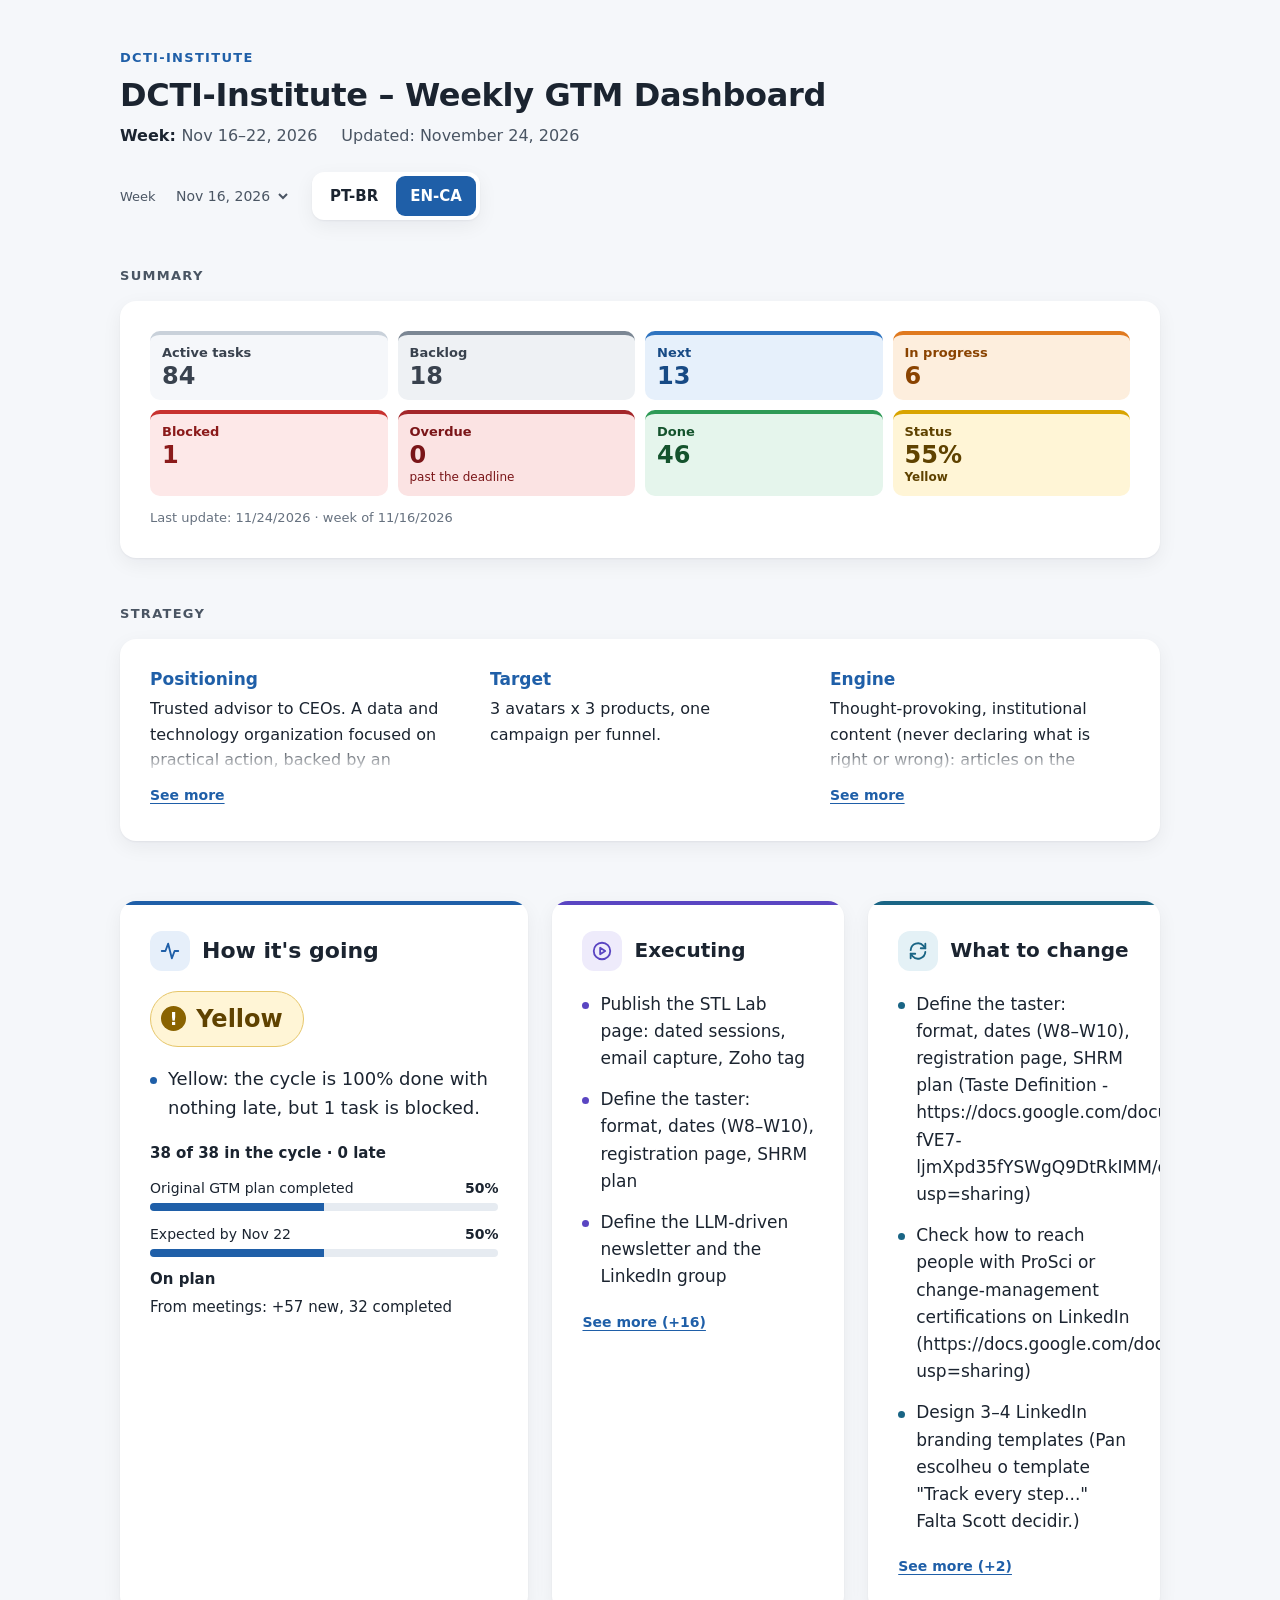
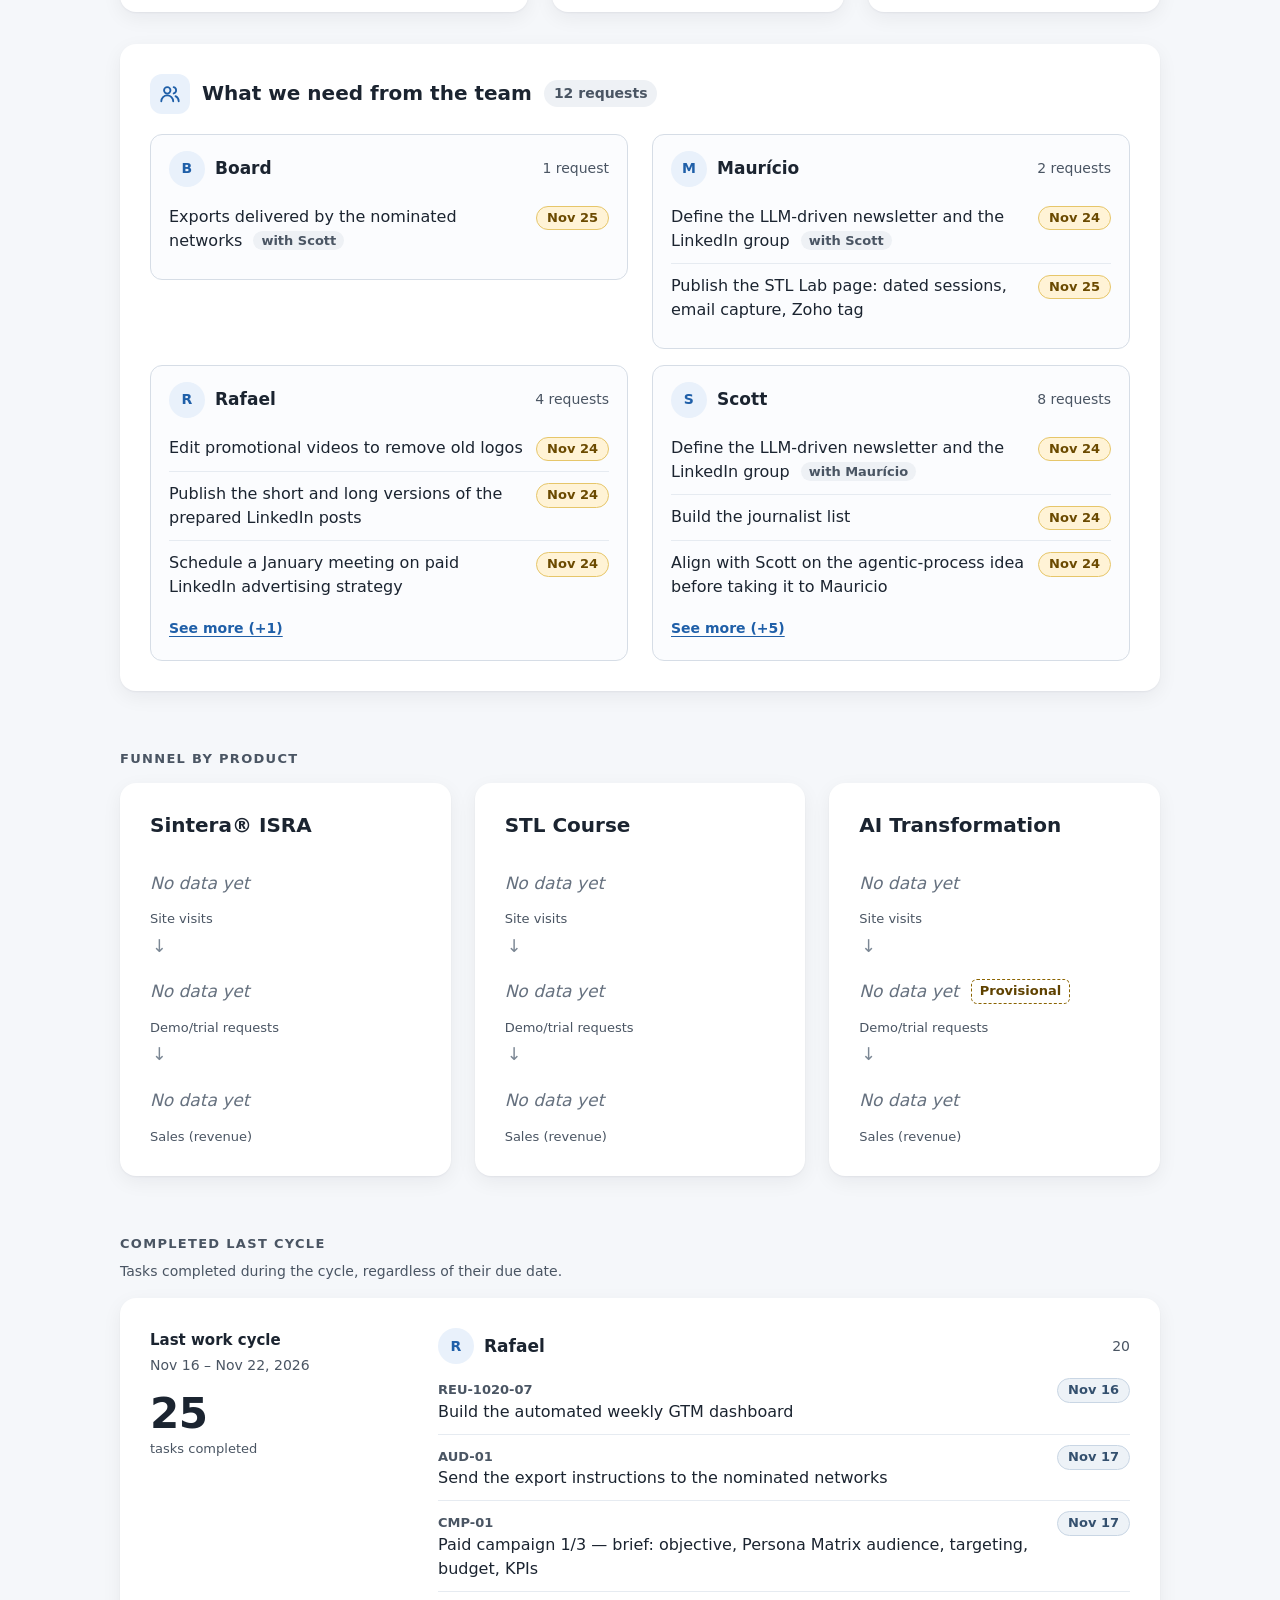
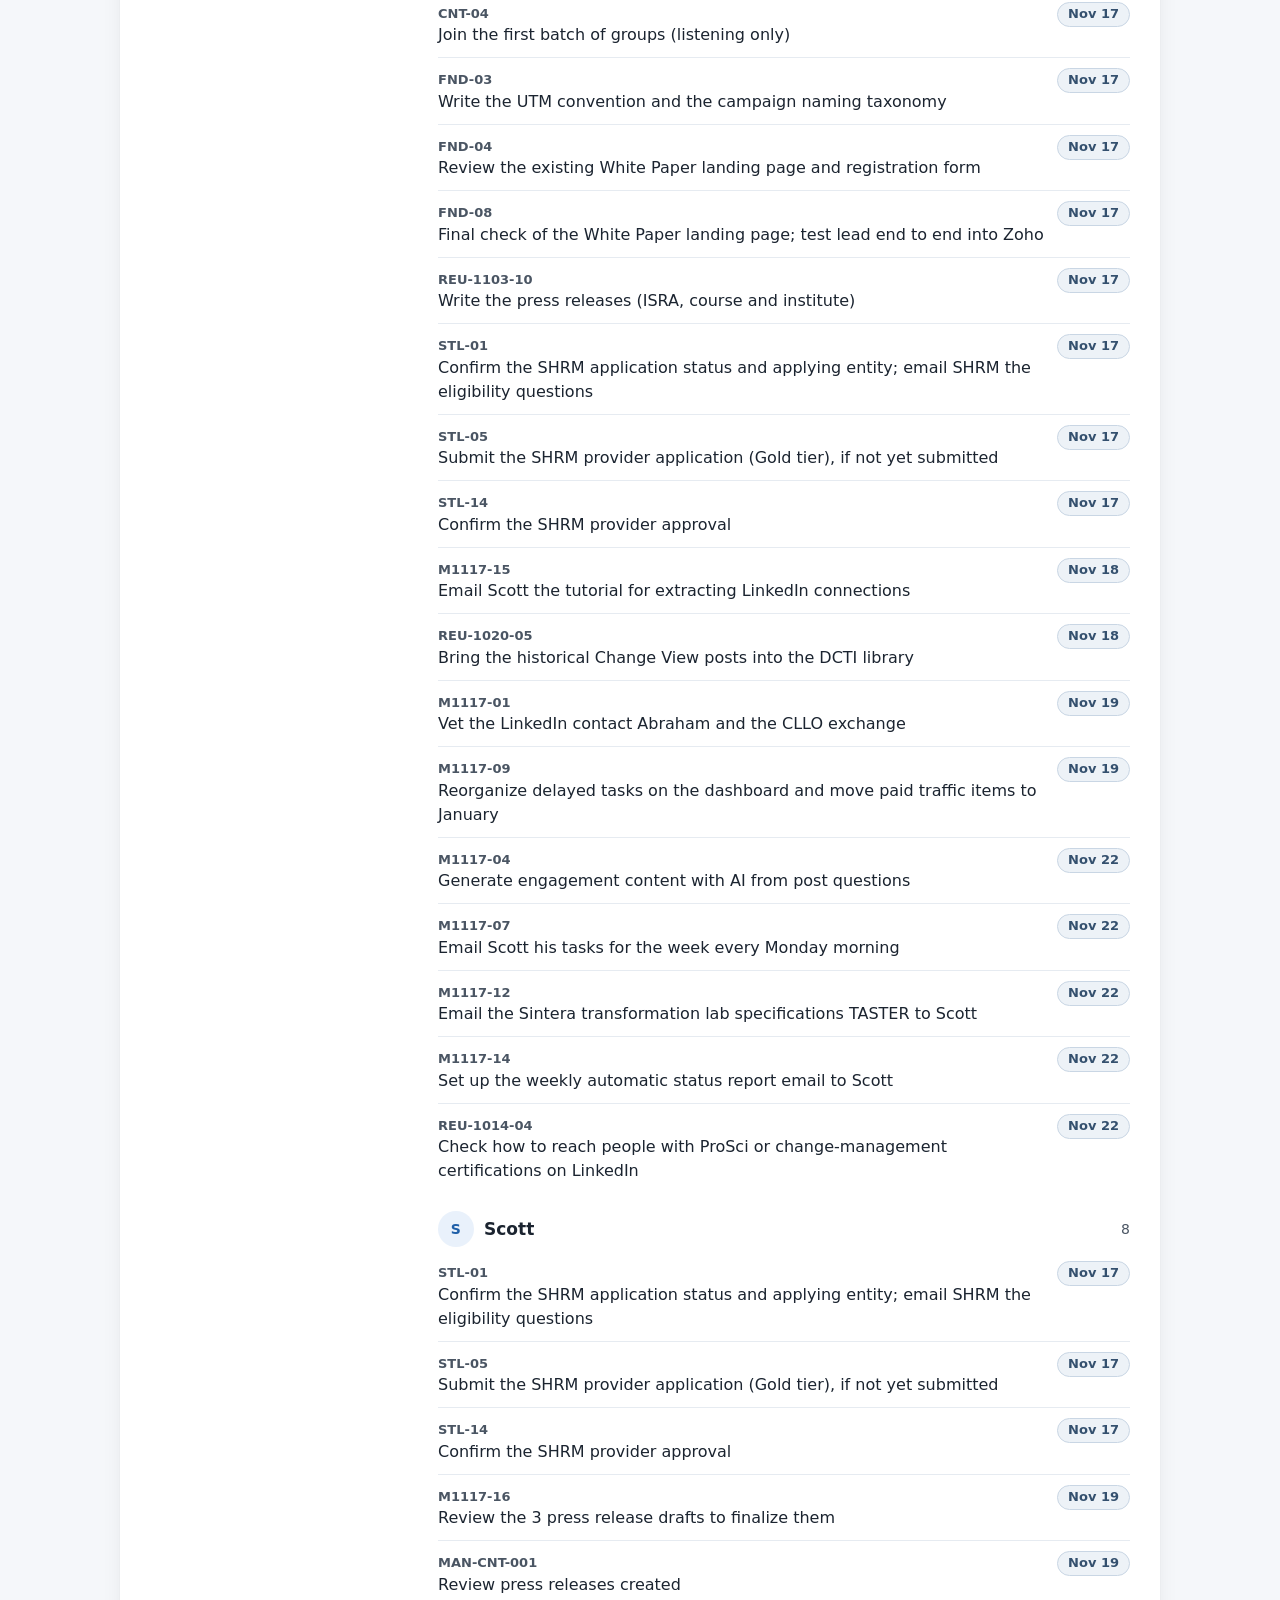
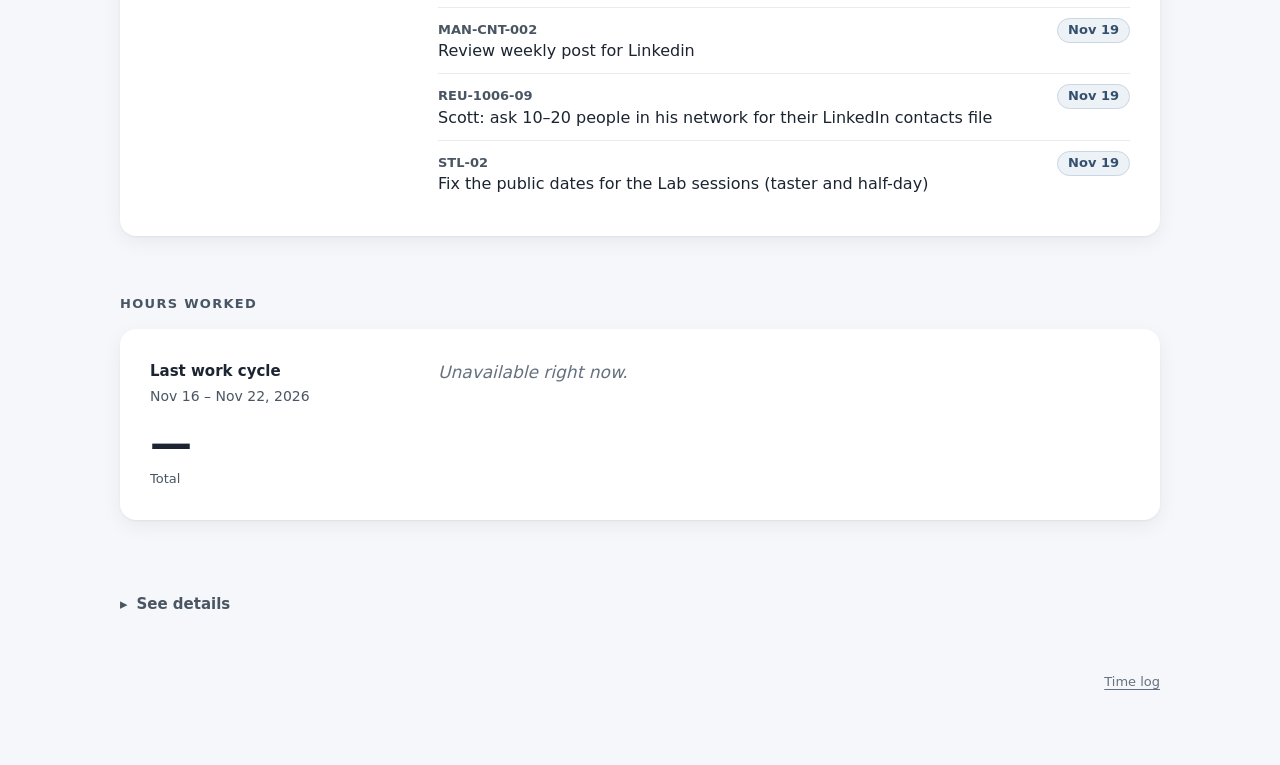
==== commit f8f40e05: "Completed last cycle: one spelling per owner in the snapshot; explanation line task_metrics.js (embe" ====
--- a/site/index.html
+++ b/site/index.html
@@ -282,6 +282,7 @@
   .cycle-list li.zero .cycle-name, .cycle-list li.zero .cycle-h { color: var(--faint); font-weight: 500; }
 
   /* ---------- tasks completed in the last cycle (same card as the hours; one group per owner) */
+  .done-note { margin: -8px 0 16px; font-size: 0.875rem; color: var(--muted); }
   .done-group + .done-group { margin-top: 18px; }
   .done-group .needs-list { margin-top: 4px; }
   .done-id { display: block; font-size: 0.8125rem; font-weight: 650; color: var(--muted); }
@@ -517,6 +518,7 @@
       <!-- tasks completed in the last closed cycle (kpi.tasks.completed_last_cycle), read-only, never printed. Weeks without the field hide it. -->
       <section class="completed-cycle" id="done-section" aria-labelledby="done-title" hidden>
         <h2 class="section-title" id="done-title"></h2>
+        <p class="done-note" id="done-note"></p>
         <div class="card cycle-card">
           <div>
             <p class="cycle-k" id="done-k"></p>
@@ -669,7 +671,8 @@
     'label.meeting_done_one':  { 'en-CA': '{n} completed', 'pt-BR': '{n} concluída' },
     'label.meeting_done_many': { 'en-CA': '{n} completed', 'pt-BR': '{n} concluídas' },
     'label.done_title':        { 'en-CA': 'Completed last cycle', 'pt-BR': 'Concluídas no último ciclo' },
-    'label.done_cycle':        { 'en-CA': 'Last work cycle', 'pt-BR': 'Último ciclo de trabalho' },
+    'label.done_note':         { 'en-CA': 'Tasks completed during the cycle, regardless of their due date.', 'pt-BR': 'Tarefas concluídas durante o ciclo, independentemente do prazo.' },
+    'label.done_cycle':      { 'en-CA': 'Last work cycle', 'pt-BR': 'Último ciclo de trabalho' },
     'label.done_total_one':    { 'en-CA': 'task completed', 'pt-BR': 'tarefa concluída' },
     'label.done_total_many':   { 'en-CA': 'tasks completed', 'pt-BR': 'tarefas concluídas' },
     'label.done_none':         { 'en-CA': 'No tasks completed in this cycle.', 'pt-BR': 'Nenhuma tarefa concluída neste ciclo.' },
@@ -1519,6 +1522,7 @@
     if (!list) return;
     var ws = WEEK_RE.test(str(t.cycle_start)) ? t.cycle_start : cycleWeekStart();
     $('done-title').textContent = uiText('label.done_title');
+    $('done-note').textContent = uiText('label.done_note');
     $('done-k').textContent = uiText('label.done_cycle');
     $('done-range').textContent = cycleRange(ws);
     $('done-value').textContent = fmtNumber(list.length);
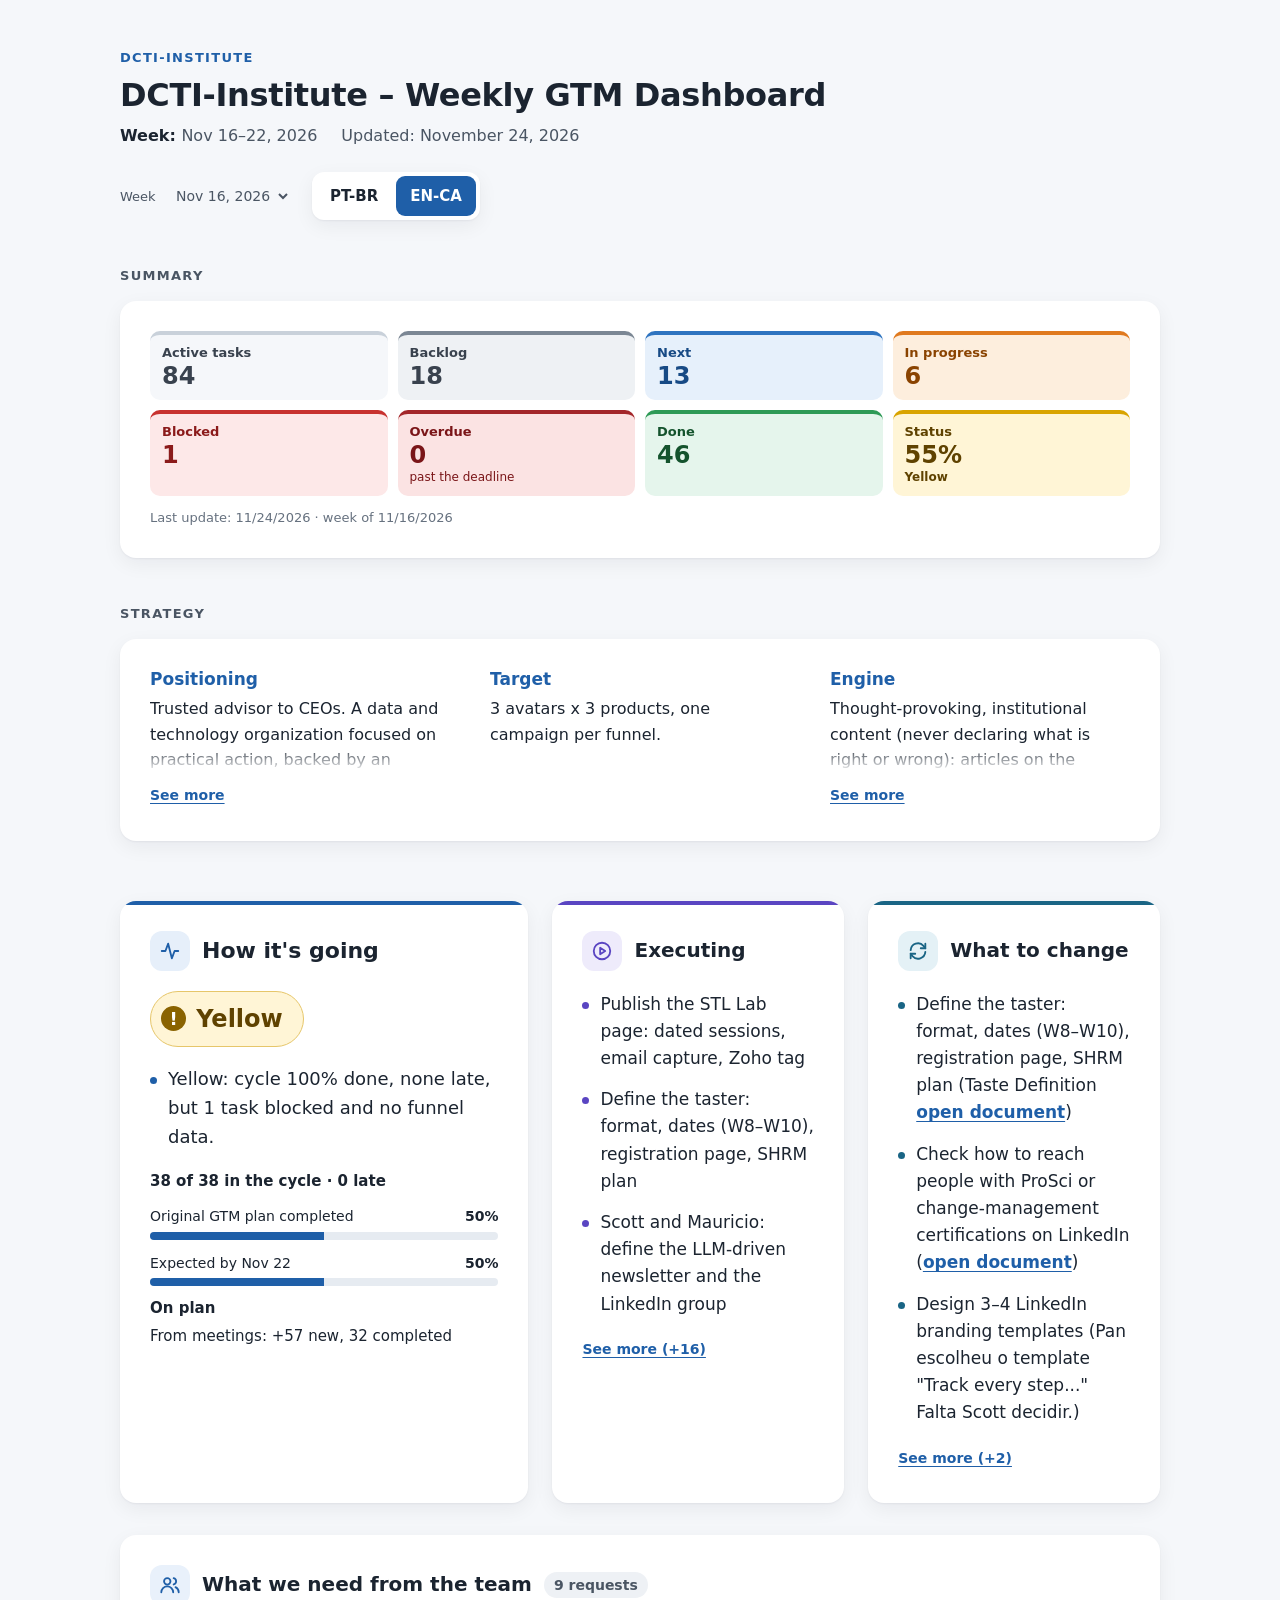
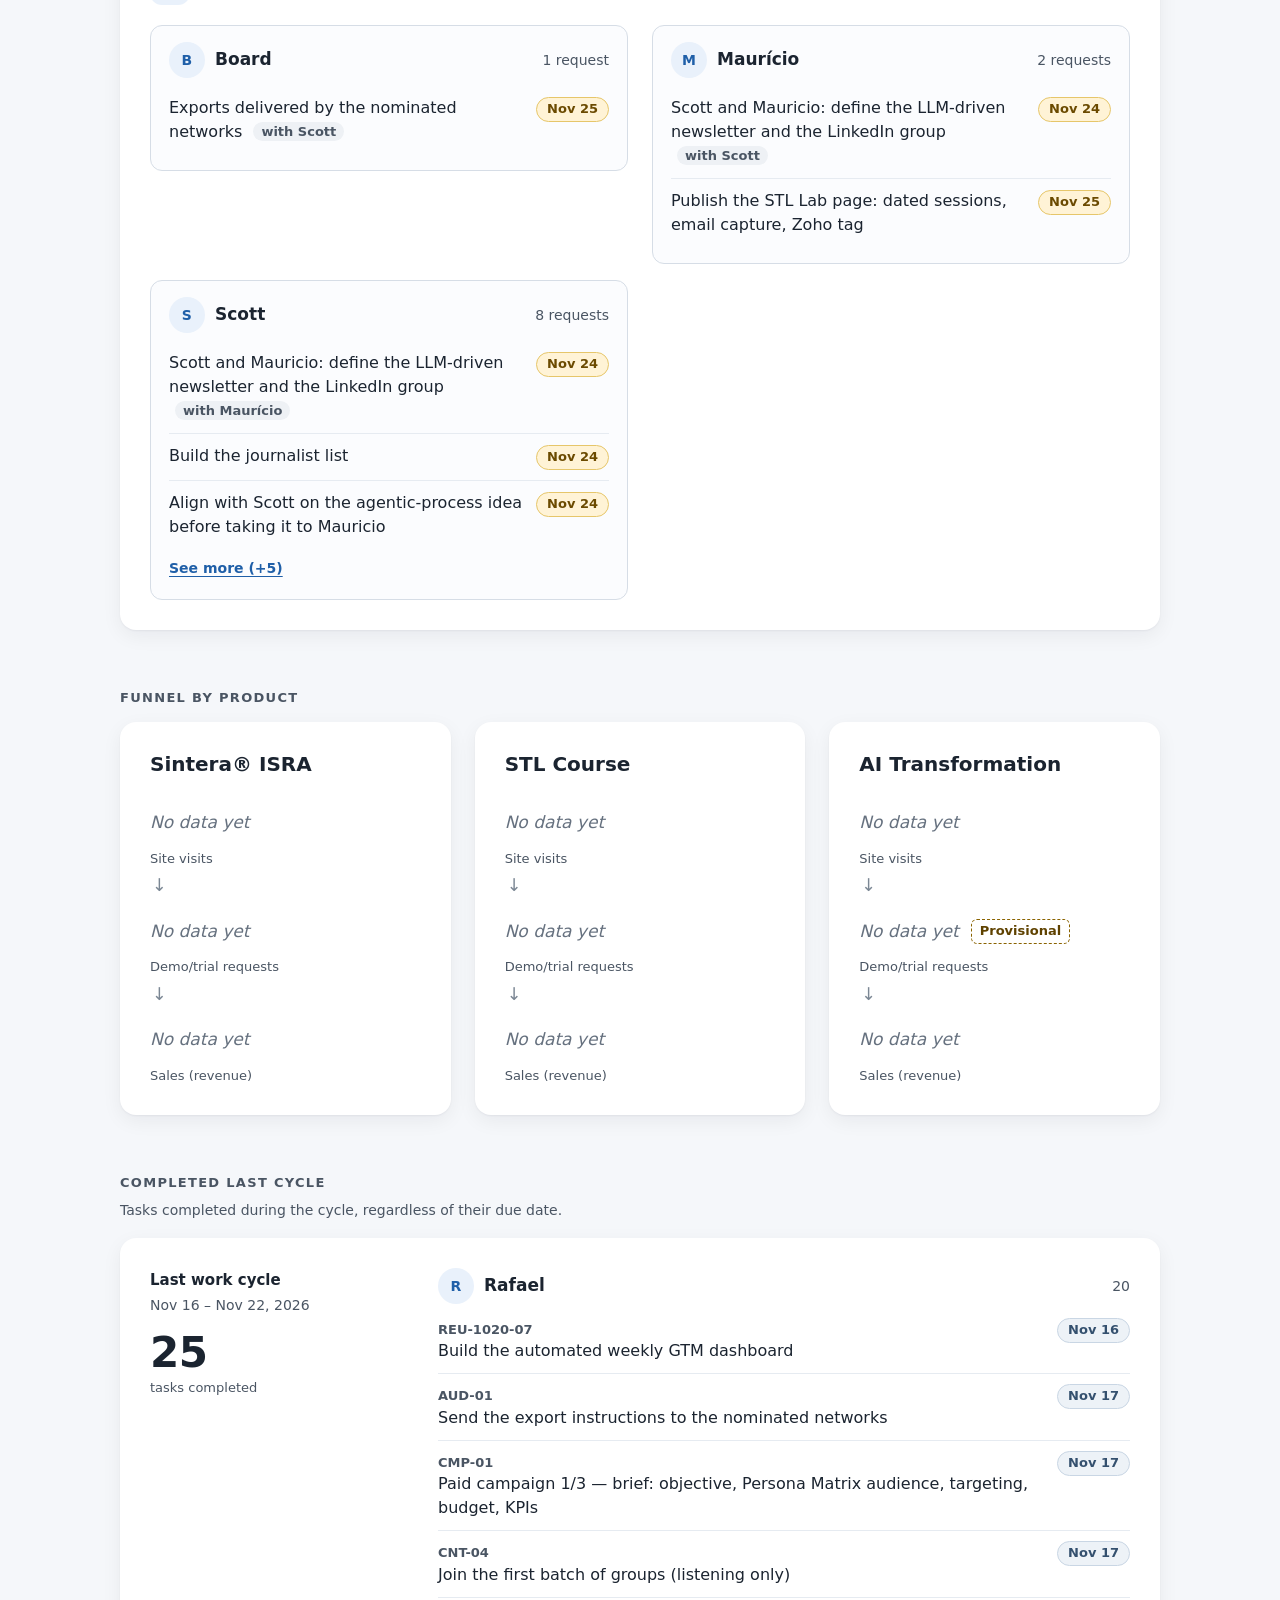
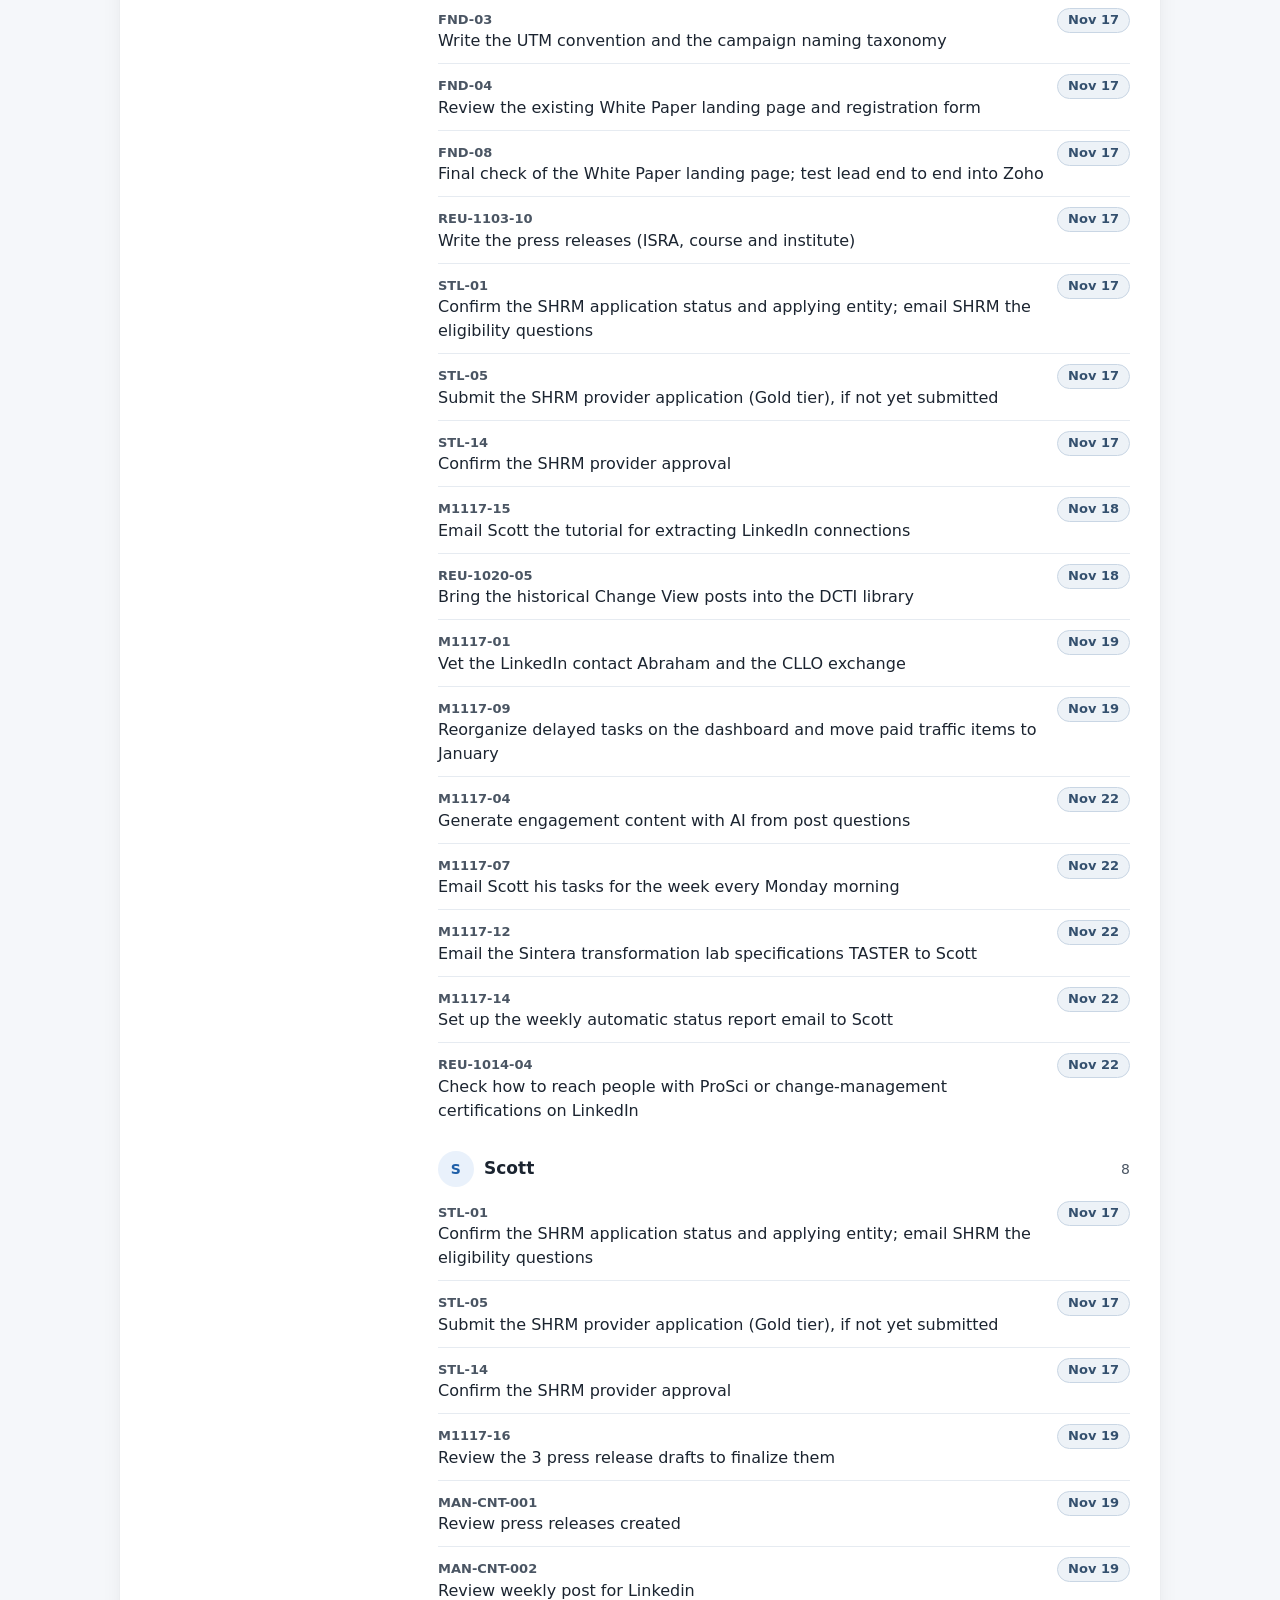
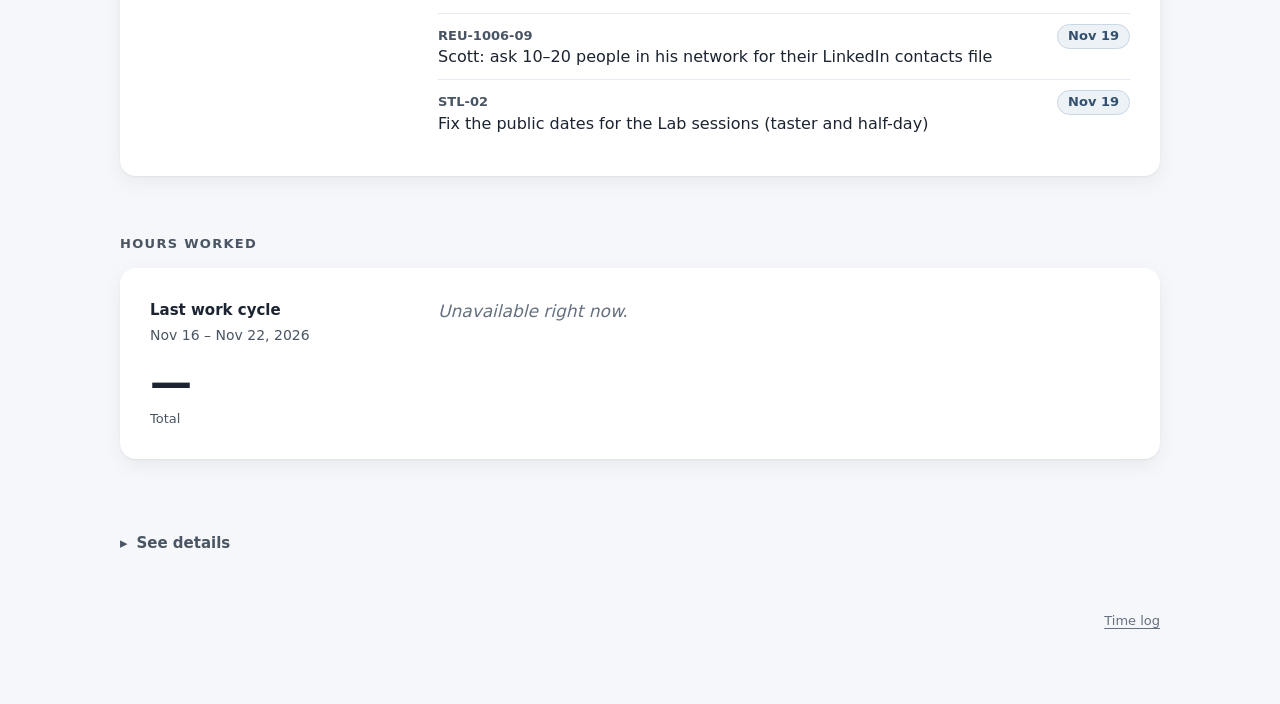
==== commit 87972c1d: "Home 'To change': URL in change_note becomes a short 'open document' link The note was plain text; a" ====
--- a/site/index.html
+++ b/site/index.html
@@ -121,7 +121,8 @@
   .box-icon { display: inline-flex; align-items: center; justify-content: center; width: 40px; height: 40px; border-radius: 12px; background: var(--tone-soft); color: var(--tone); flex: none; }
   .box h2 { font-size: 1.25rem; font-weight: 700; }
   .box-how h2 { font-size: 1.375rem; }
-  .lines li { padding-left: 18px; position: relative; }
+  .lines li { padding-left: 18px; position: relative; min-width: 0; overflow-wrap: anywhere; }   /* long words / URLs wrap instead of being cut by .box */
+  .note-link { color: var(--accent); font-weight: 600; text-underline-offset: 3px; white-space: nowrap; }
   .lines li + li { margin-top: 14px; }
   .lines li::before { content: ""; position: absolute; left: 0; top: 0.66em; width: 7px; height: 7px; border-radius: 50%; background: var(--tone, var(--accent)); }
   .box .lines { font-size: 1.0625rem; line-height: 1.6; }
@@ -305,7 +306,7 @@
     :root { --section-gap: 48px; --card-pad: 24px; --card-gap: 18px; }
     .wrap { padding: 28px 20px 56px; }
     .strategy-grid { grid-template-columns: 1fr; gap: 24px; }
-    .boxes, .products { grid-template-columns: 1fr; }
+    .boxes, .products { grid-template-columns: minmax(0, 1fr); }
     .cycle-card { grid-template-columns: 1fr; }
     .needs-people { grid-template-columns: 1fr; }
   }
@@ -671,6 +672,7 @@
     'label.meeting_done_one':  { 'en-CA': '{n} completed', 'pt-BR': '{n} concluída' },
     'label.meeting_done_many': { 'en-CA': '{n} completed', 'pt-BR': '{n} concluídas' },
     'label.done_title':        { 'en-CA': 'Completed last cycle', 'pt-BR': 'Concluídas no último ciclo' },
+    'label.open_document':     { 'en-CA': 'open document', 'pt-BR': 'abrir documento' },
     'label.done_note':         { 'en-CA': 'Tasks completed during the cycle, regardless of their due date.', 'pt-BR': 'Tarefas concluídas durante o ciclo, independentemente do prazo.' },
     'label.done_cycle':      { 'en-CA': 'Last work cycle', 'pt-BR': 'Último ciclo de trabalho' },
     'label.done_total_one':    { 'en-CA': 'task completed', 'pt-BR': 'tarefa concluída' },
@@ -803,15 +805,17 @@
     clear(target);
     var host = $(target.id + '-more');
     clear(host);
-    var parts = splitLines(text);
+    // text = AI text (one item per line) or a list of items, each a string or a DOM node (e.g. a line with a link)
+    var parts = Array.isArray(text) ? text : splitLines(text);
+    function item(p) { if (typeof p === 'string') return el('li', null, p); var li = el('li'); li.appendChild(p); return li; }
     if (!parts.length) { target.appendChild(el('li', 'empty', DASH)); return; }
-    parts.slice(0, MAX_BOX_ITEMS).forEach(function (p) { target.appendChild(el('li', null, p)); });
+    parts.slice(0, MAX_BOX_ITEMS).forEach(function (p) { target.appendChild(item(p)); });
     var rest = parts.slice(MAX_BOX_ITEMS);
     if (!rest.length) return;
     var det = el('details', 'more');
     det.appendChild(el('summary', null, uiText('label.see_more') + ' (+' + fmtNumber(rest.length) + ')'));
     var ul = el('ul', 'lines');
-    rest.forEach(function (p) { ul.appendChild(el('li', null, p)); });
+    rest.forEach(function (p) { ul.appendChild(item(p)); });
     det.appendChild(ul);
     host.appendChild(det);
   }
@@ -982,10 +986,36 @@
       var it = taskItem(t, id), why = [];
       if (it.status === 'blocked') why.push(uiText('label.task_blocked'));
       if (it.due_date && it.due_date < str(t.base_date) && it.status !== 'done') why.push(fill(uiText('label.task_late'), { date: shortDate(it.due_date) }));
-      if (it.change_note) why.push(oneLine(it.change_note));
-      return oneLine(taskTitle(t, id)) + (why.length ? ' (' + why.join(' · ') + ')' : '');
-    });
-    return (out.length ? out : [uiText('label.tasks_none')]).join('\n');
+      var line = oneLine(taskTitle(t, id));
+      var note = it.change_note ? noteParts(oneLine(it.change_note)) : null;
+      if (note && !note.urls.length) why.push(note.text);
+      if (!note || !note.urls.length) return line + (why.length ? ' (' + why.join(' · ') + ')' : '');
+      // Note with a URL: the text without it, then a short link per URL (display only; change_note is unchanged).
+      // "Title (Blocked · See the brief open document)"; a note that is only the URL: "Title (open document)".
+      if (note.text) why.push(note.text);
+      var frag = document.createDocumentFragment();
+      frag.appendChild(document.createTextNode(line + ' (' + (why.length ? why.join(' · ') + ' ' : '')));
+      note.urls.forEach(function (u, i) {
+        if (i) frag.appendChild(document.createTextNode(' · '));
+        var a = el('a', 'note-link', uiText('label.open_document'));
+        a.href = u; a.target = '_blank'; a.rel = 'noopener';
+        frag.appendChild(a);
+      });
+      frag.appendChild(document.createTextNode(')'));
+      return frag;
+    });
+    return out.length ? out : [uiText('label.tasks_none')];
+  }
+  // "See the brief: https://docs.google.com/..." -> { text: 'See the brief', urls: ['https://docs.google.com/...'] }
+  function noteParts(s) {
+    var urls = [];
+    var text = s.replace(/https?:\/\/[^\s<>"]+/gi, function (u) {
+      var clean = u.replace(/[).,;:!?\]]+$/, '');
+      urls.push(clean);
+      return u.slice(clean.length);
+    });
+    text = text.replace(/\(\s*\)|\[\s*\]/g, '').replace(/\s+/g, ' ').replace(/^[\s:;,.\-–—]+|[\s:;,\-–—]+$/g, '').trim();
+    return { text: text, urls: urls };
   }
   // ---------- needs from the team: presentation only (data = kpi.tasks.team_needs + items, unchanged)
   var NEEDS_SOON_DAYS = 2;
@@ -1005,7 +1035,8 @@
   }
   function dayDiff(a, b) { var x = parseDate(a), y = parseDate(b); return x && y ? Math.round((x - y) / 86400000) : null; }
   function titleKey(t, id) { var it = taskItem(t, id); return oneLine(it.title_pt_BR || it.title_en_CA || id).toLowerCase(); }
-  // Owners: one name per person, same rule and lists as site/admin.html (change both together). Compares ignoring
+  // Owners: one name per person, same rule and lists as site/admin.html, task_metrics.js (B) and workflows D and F
+  // (change all together; list of copies in site/admin.html). Compares ignoring
   // case, extra spaces and accents and returns the canonical spelling ("Mauricio" -> "Maurício"); other names stay as written.
   var OWNER_NAMES = ['Rafael', 'Maurício', 'Scott', 'Panorea', 'Henrique', 'Board'];
   var OWNER_ALIASES = { 'Rafael Cruz': 'Rafael' };
